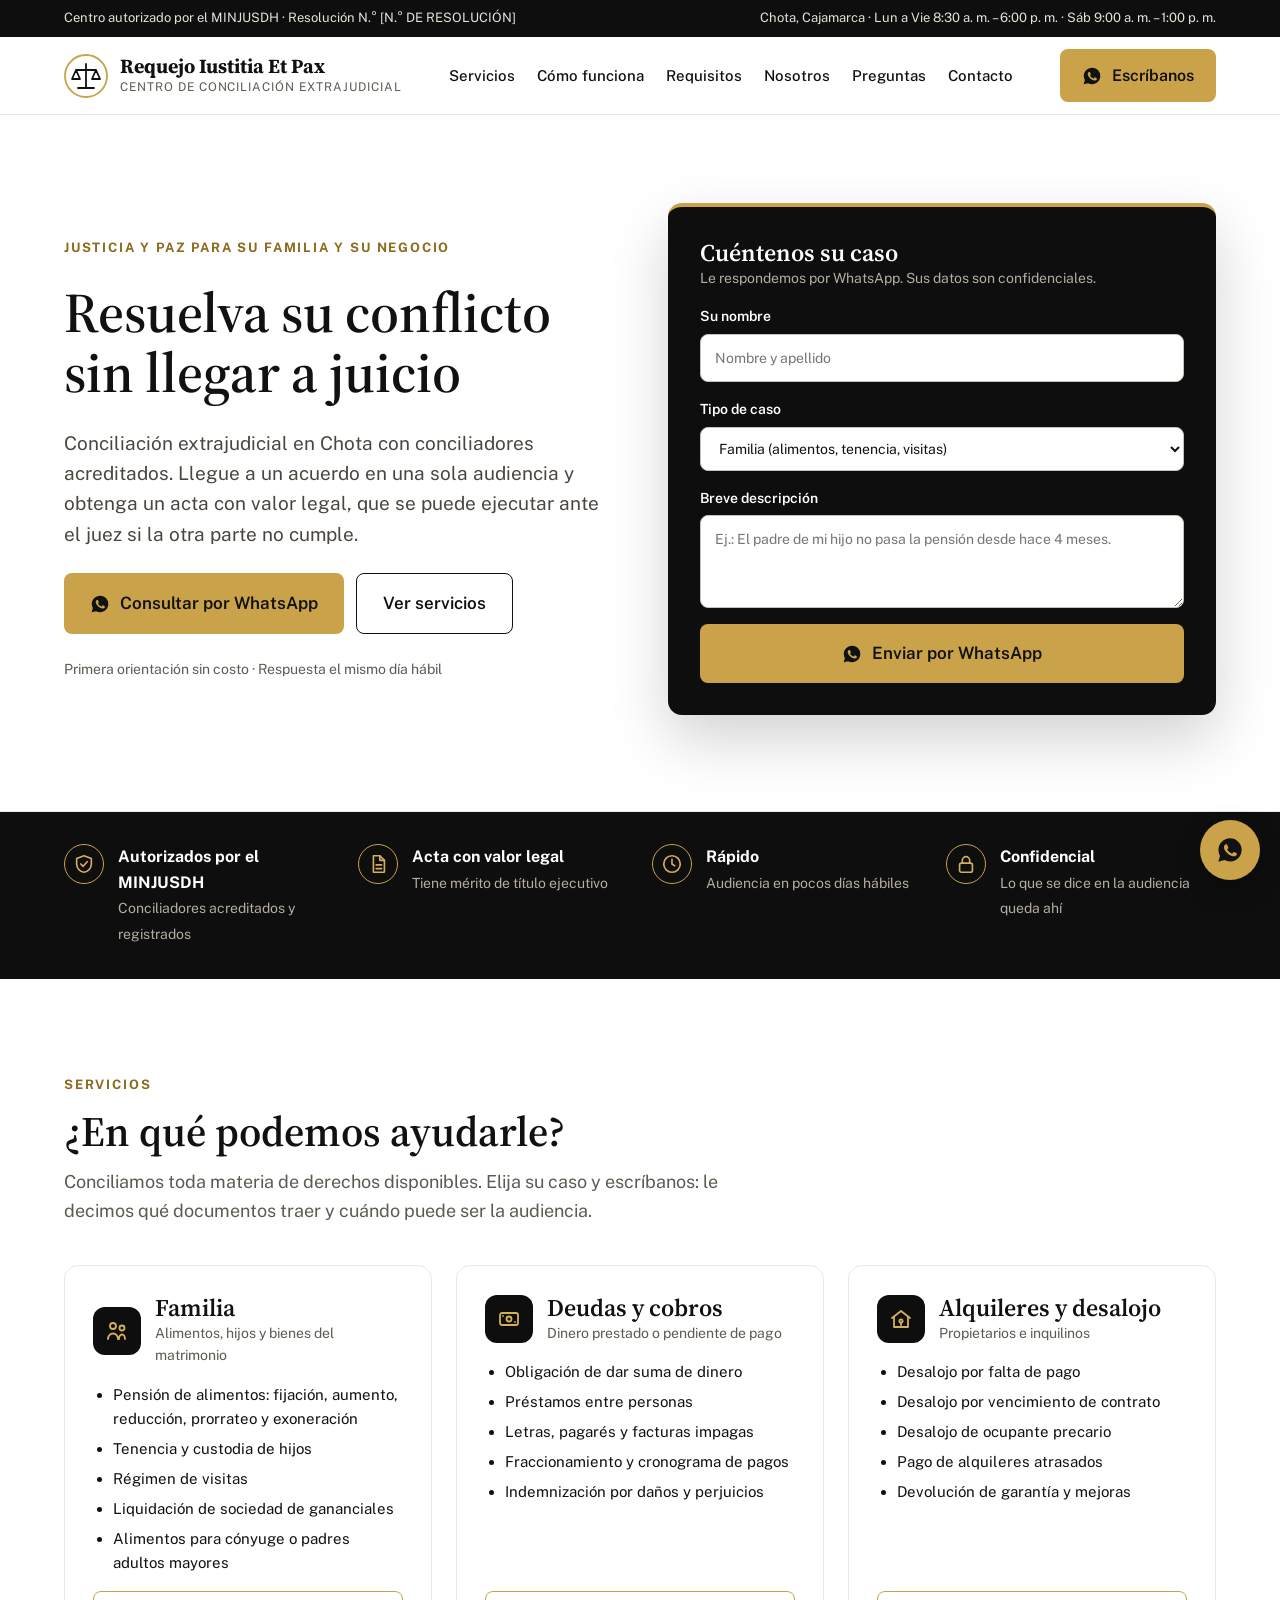
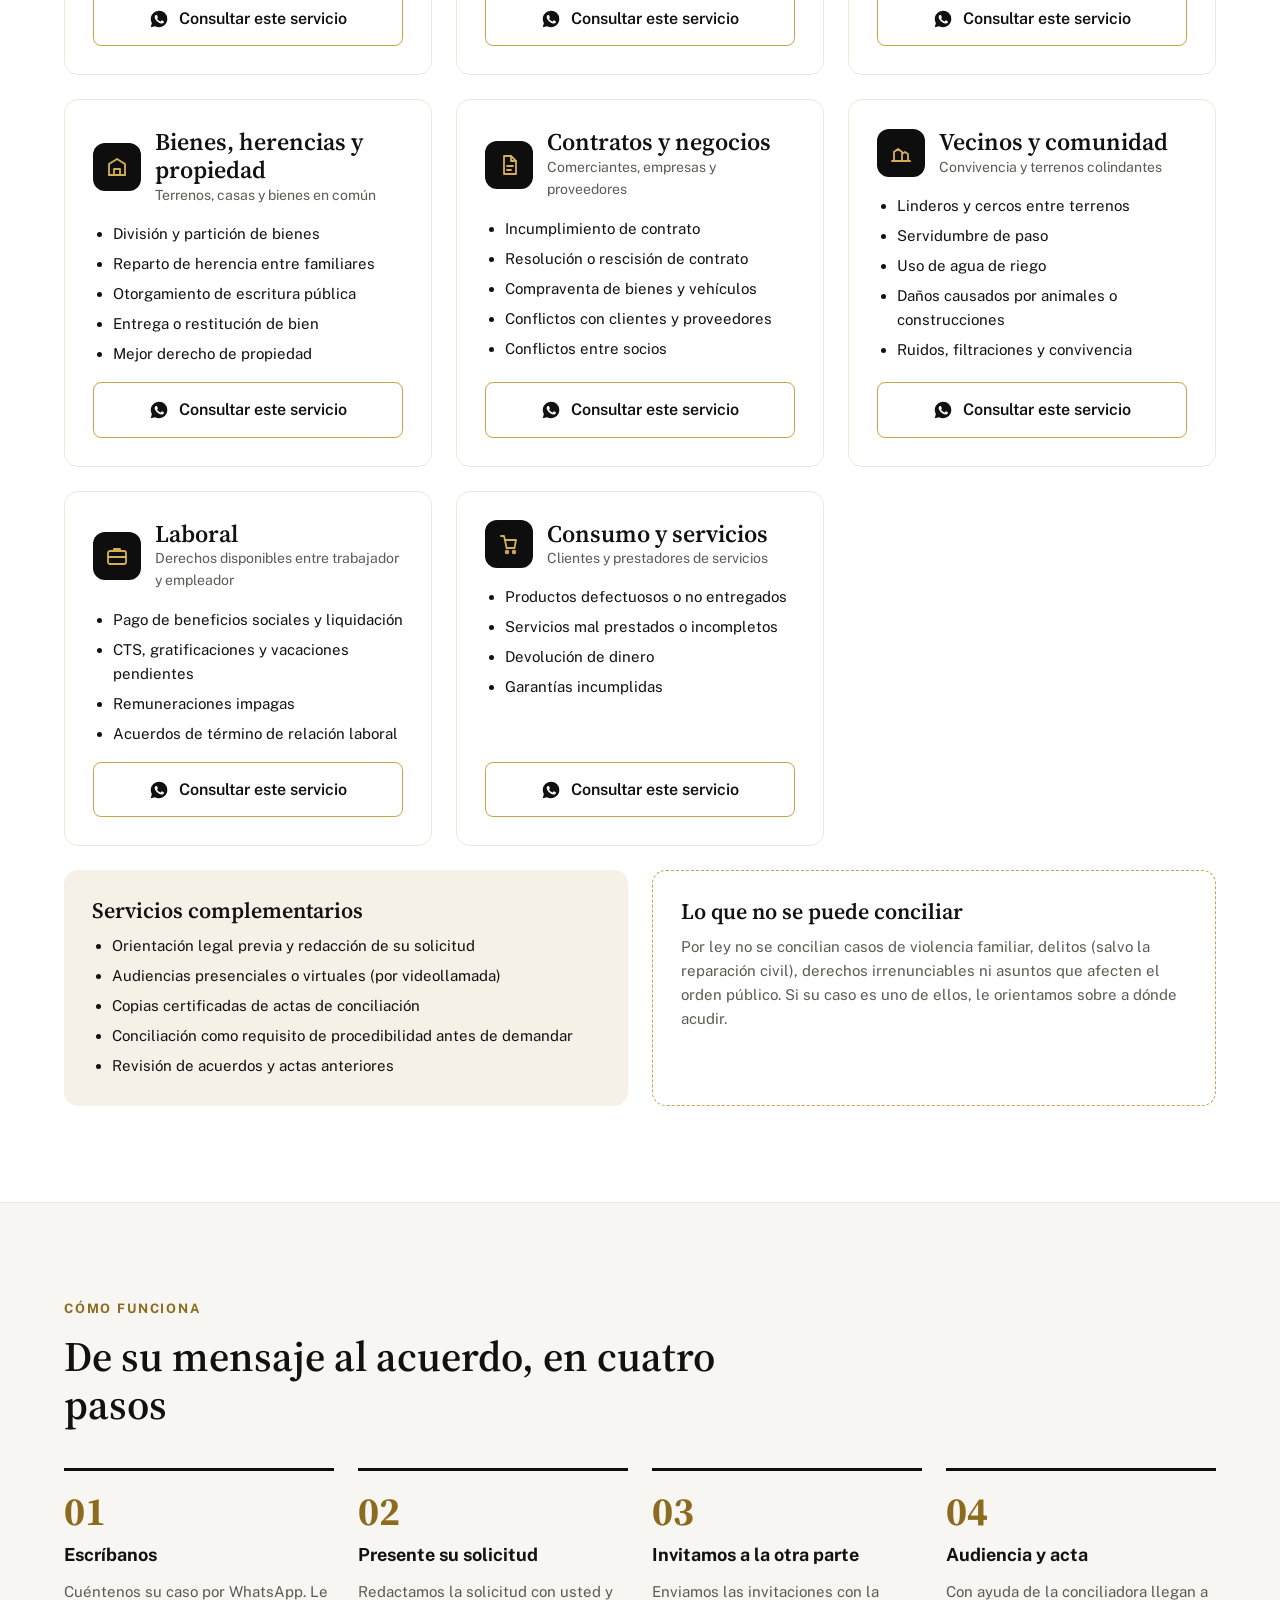
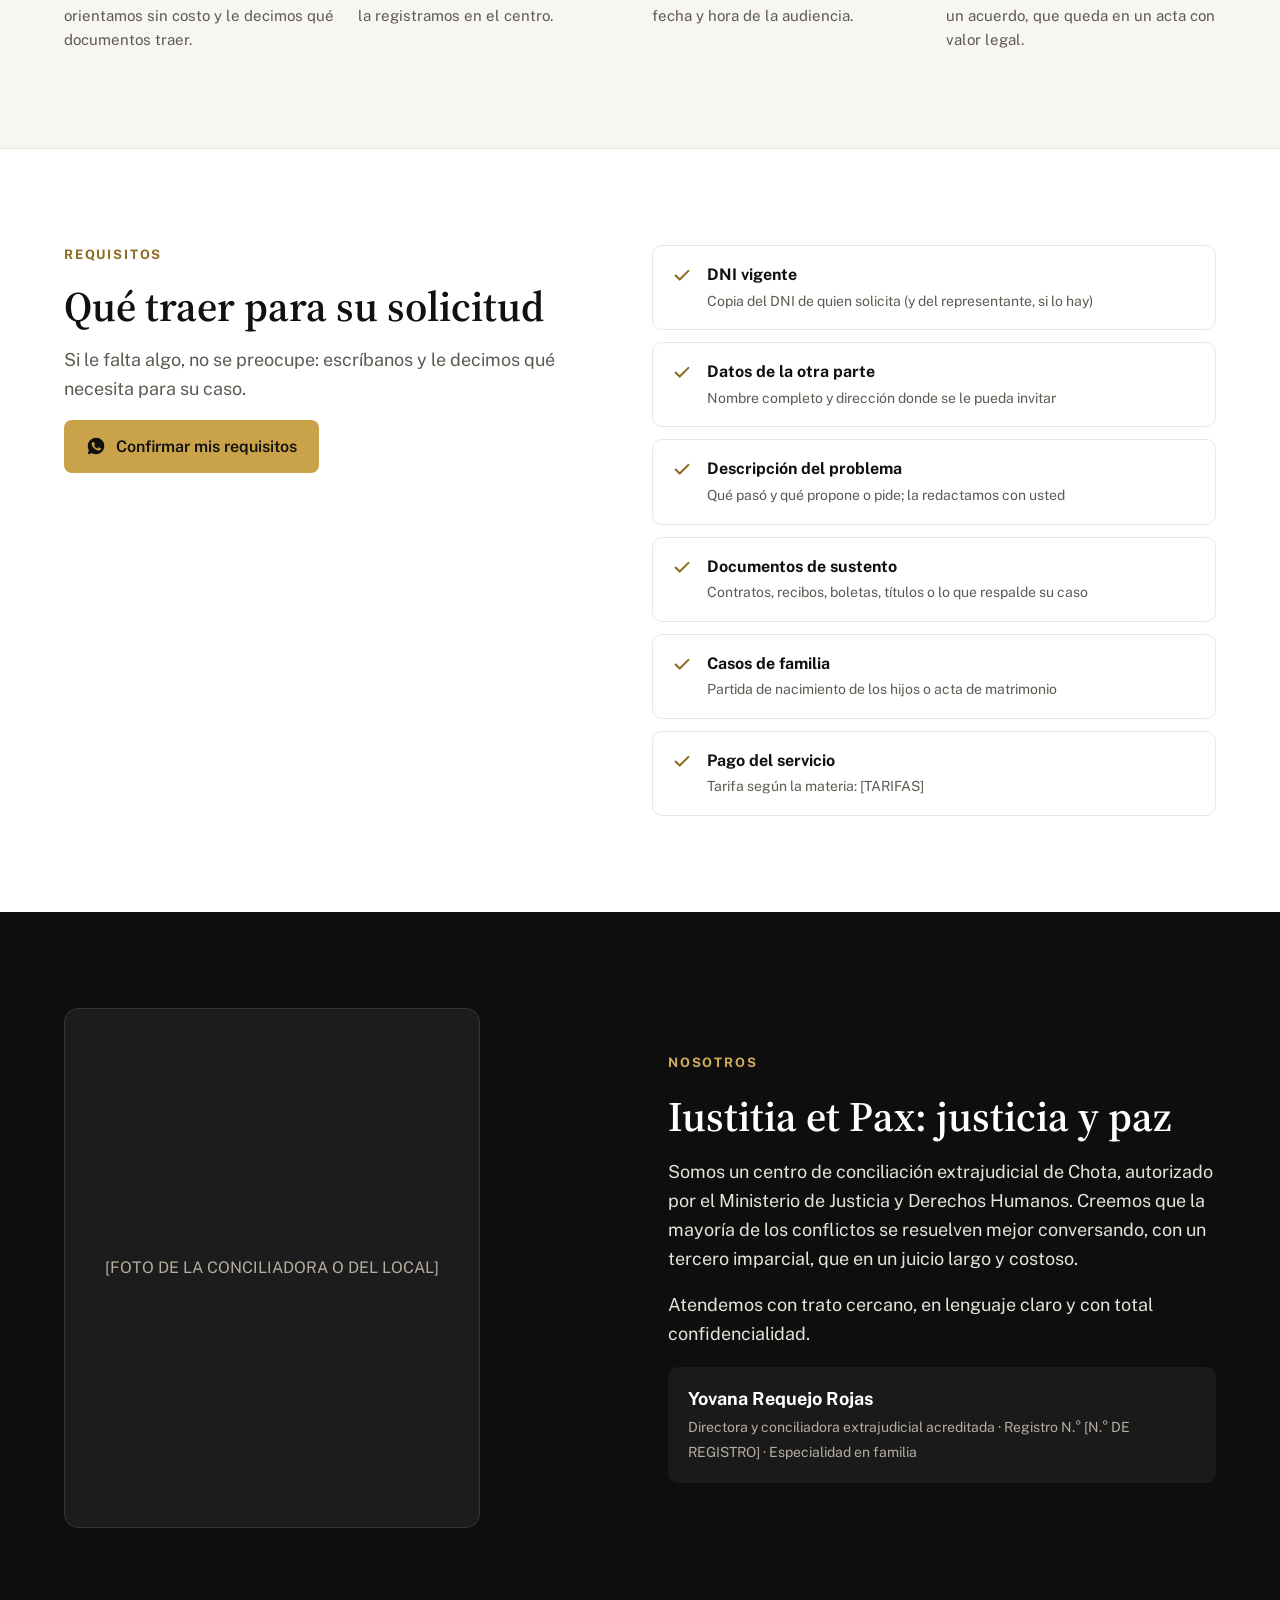
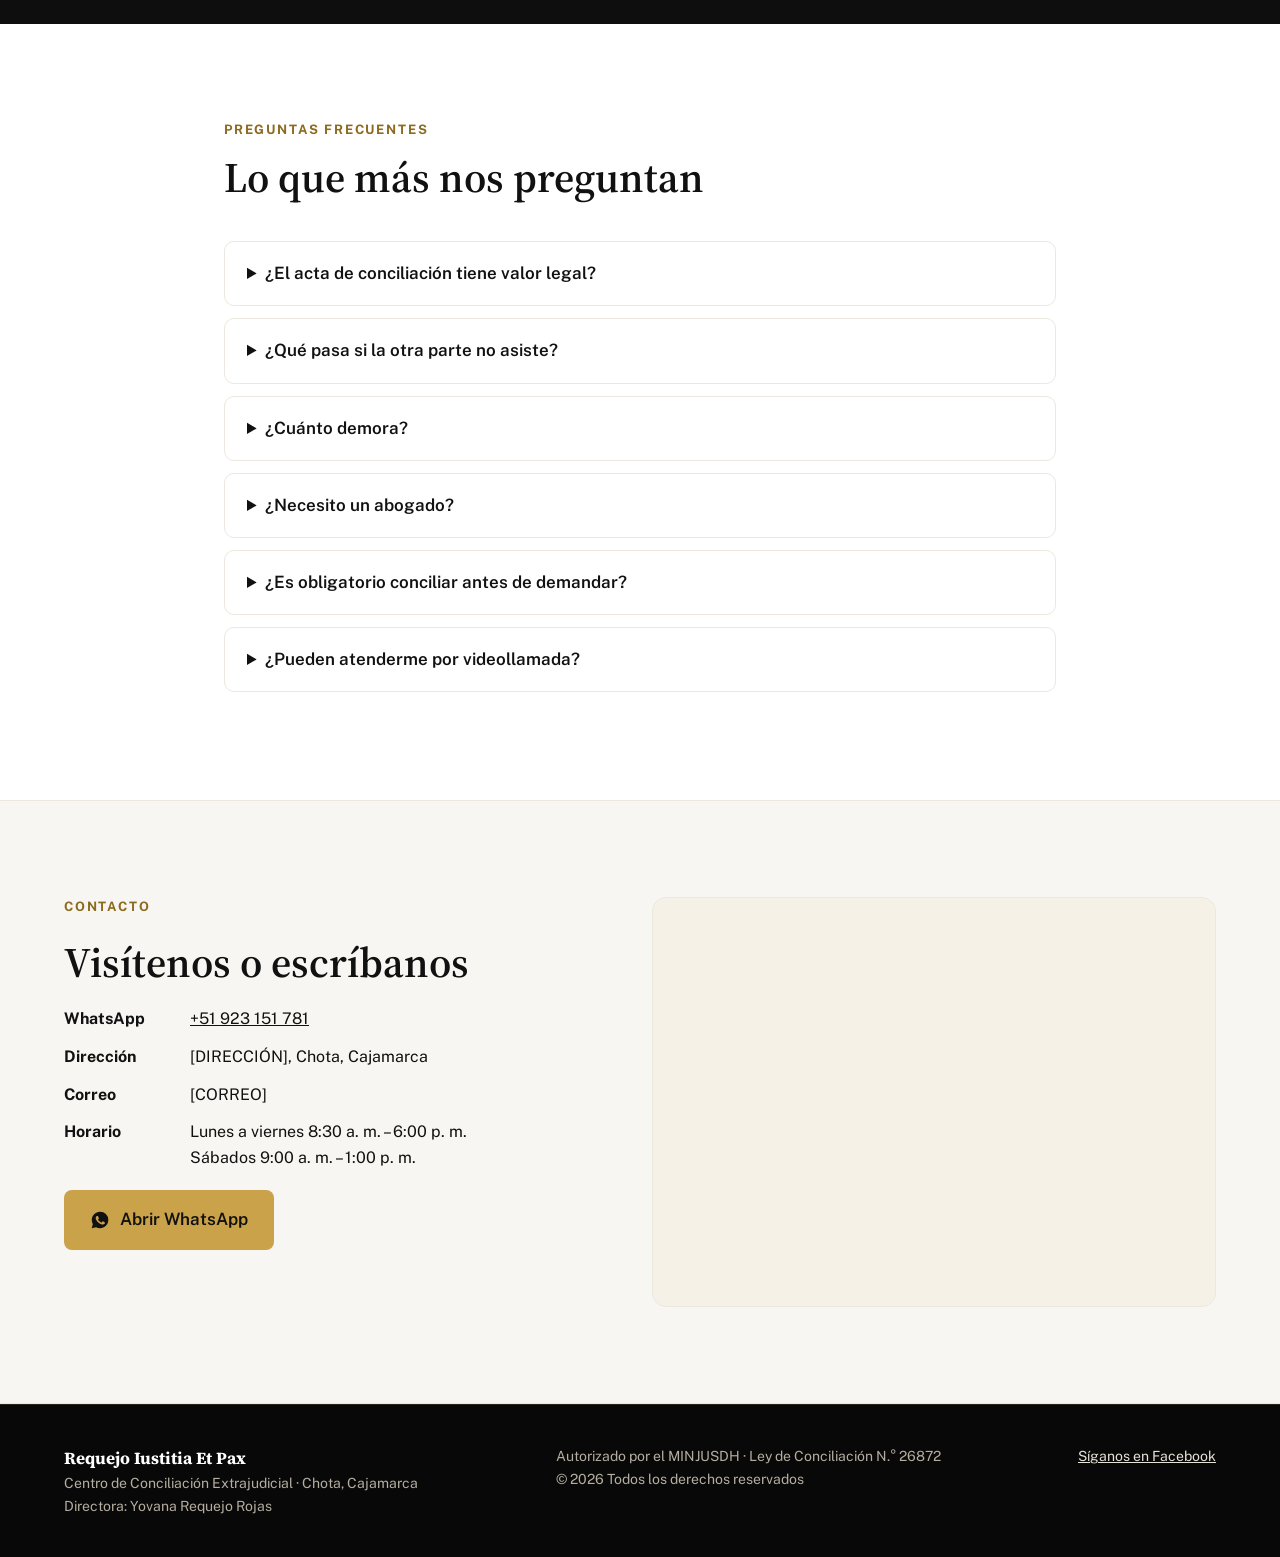
==== index.html @ d71b04e6 "Web del Centro de Conciliación Requejo Iustitia Et Pax Página única con servicios por categoría, for" ====
<!doctype html>
<html lang="es">
<head>
<meta charset="utf-8">
<meta name="viewport" content="width=device-width, initial-scale=1">
<title>Centro de Conciliación Requejo Iustitia Et Pax | Chota, Cajamarca</title>
<meta name="description" content="Conciliación extrajudicial en Chota, Cajamarca. Pensión de alimentos, tenencia, deudas, desalojos, herencias, contratos y conflictos vecinales. Acta con valor legal. Consulte por WhatsApp.">
<meta name="theme-color" content="#0e0e0e">
<link rel="icon" href="assets/img/logo.svg" type="image/svg+xml">
<meta property="og:type" content="website">
<meta property="og:title" content="Centro de Conciliación Requejo Iustitia Et Pax">
<meta property="og:description" content="Resuelva su conflicto sin llegar a juicio. Conciliación extrajudicial en Chota con acta de valor legal.">
<meta property="og:locale" content="es_PE">
<link rel="preconnect" href="https://fonts.googleapis.com">
<link rel="preconnect" href="https://fonts.gstatic.com" crossorigin>
<link href="https://fonts.googleapis.com/css2?family=Source+Serif+4:opsz,wght@8..60,500;8..60,600;8..60,700&family=Public+Sans:wght@400;500;600;700&display=swap" rel="stylesheet">
<link rel="stylesheet" href="assets/css/styles.css">
<script type="application/ld+json">
{
  "@context": "https://schema.org",
  "@type": "LegalService",
  "name": "Centro de Conciliación Requejo Iustitia Et Pax",
  "description": "Centro de conciliación extrajudicial autorizado por el MINJUSDH.",
  "founder": { "@type": "Person", "name": "Yovana Requejo Rojas" },
  "telephone": "+51 923 151 781",
  "areaServed": "Chota, Cajamarca, Perú",
  "address": { "@type": "PostalAddress", "addressLocality": "Chota", "addressRegion": "Cajamarca", "addressCountry": "PE" },
  "sameAs": ["https://web.facebook.com/p/Centro-de-Conciliaci%C3%B3n-Requejo-Iustitia-Et-Pax-61556411334826/"]
}
</script>
</head>
<body>

<svg width="0" height="0" style="position:absolute" aria-hidden="true">
  <symbol id="i-wa" viewBox="0 0 24 24"><path fill="currentColor" d="M12.04 2C6.58 2 2.13 6.45 2.13 11.91c0 1.75.46 3.45 1.32 4.95L2.05 22l5.25-1.38a9.9 9.9 0 0 0 4.74 1.21h.01c5.46 0 9.91-4.45 9.91-9.91A9.92 9.92 0 0 0 12.04 2zm5.8 14.03c-.24.68-1.42 1.3-1.95 1.35-.5.05-.97.23-3.27-.68-2.77-1.09-4.52-3.92-4.66-4.1-.13-.18-1.11-1.48-1.11-2.82s.7-2 .95-2.27c.25-.27.54-.34.72-.34h.52c.17 0 .4-.06.62.47.24.56.8 1.94.87 2.08.07.14.12.3.02.48-.09.18-.14.3-.27.46-.14.16-.29.36-.41.48-.14.14-.28.29-.12.56.16.27.71 1.17 1.52 1.9 1.05.93 1.93 1.22 2.2 1.36.27.14.43.12.59-.07.16-.18.68-.79.86-1.06.18-.27.36-.23.61-.14.25.09 1.59.75 1.86.89.27.14.45.2.52.32.07.11.07.66-.17 1.33z"/></symbol>
  <symbol id="i-check" viewBox="0 0 24 24"><path fill="none" stroke="currentColor" stroke-width="2.2" stroke-linecap="round" stroke-linejoin="round" d="M5 12.5l4.5 4.5L19 7.5"/></symbol>
</svg>

<a class="sr-only" href="#servicios" style="position:absolute;left:-999px">Saltar a servicios</a>

<div class="topbar">
  <div class="container">
    <span>Centro autorizado por el MINJUSDH · Resolución N.° [N.° DE RESOLUCIÓN]</span>
    <span>Chota, Cajamarca · Lun a Vie 8:30 a. m. – 6:00 p. m. · Sáb 9:00 a. m. – 1:00 p. m.</span>
  </div>
</div>

<header class="header">
  <div class="container">
    <a class="brand" href="#inicio">
      <img src="assets/img/logo.svg" alt="" width="44" height="44">
      <span><span class="brand-name">Requejo Iustitia Et Pax</span><span class="brand-sub">Centro de Conciliación Extrajudicial</span></span>
    </a>
    <button class="nav-toggle" type="button" aria-controls="menu" aria-expanded="false" aria-label="Abrir menú">
      <svg width="22" height="22" viewBox="0 0 24 24" fill="none" stroke="currentColor" stroke-width="2" stroke-linecap="round" aria-hidden="true"><path d="M4 7h16M4 12h16M4 17h16"/></svg>
    </button>
    <nav class="nav" id="menu" aria-label="Principal">
      <a href="#servicios">Servicios</a>
      <a href="#proceso">Cómo funciona</a>
      <a href="#requisitos">Requisitos</a>
      <a href="#nosotros">Nosotros</a>
      <a href="#preguntas">Preguntas</a>
      <a href="#contacto">Contacto</a>
    </nav>
    <a class="btn btn-wa" data-wa="Quisiera información sobre una conciliación."><svg aria-hidden="true"><use href="#i-wa"/></svg>Escríbanos</a>
  </div>
</header>

<main>
<section id="inicio" class="hero">
  <div class="container">
    <div class="hero-copy">
      <span class="eyebrow">Justicia y paz para su familia y su negocio</span>
      <h1>Resuelva su conflicto sin llegar a juicio</h1>
      <p class="lead">Conciliación extrajudicial en Chota con conciliadores acreditados. Llegue a un acuerdo en una sola audiencia y obtenga un acta con valor legal, que se puede ejecutar ante el juez si la otra parte no cumple.</p>
      <div class="hero-actions">
        <a class="btn btn-wa btn-lg" data-wa="Quisiera información sobre una conciliación."><svg aria-hidden="true"><use href="#i-wa"/></svg>Consultar por WhatsApp</a>
        <a class="btn btn-ghost btn-lg" href="#servicios">Ver servicios</a>
      </div>
      <p class="hero-note">Primera orientación sin costo · Respuesta el mismo día hábil</p>
    </div>

    <form class="card-form" data-wa-form>
      <div>
        <h2>Cuéntenos su caso</h2>
        <p class="hint">Le respondemos por WhatsApp. Sus datos son confidenciales.</p>
      </div>
      <label class="field">Su nombre
        <input type="text" name="nombre" placeholder="Nombre y apellido" autocomplete="name">
      </label>
      <label class="field">Tipo de caso
        <select name="tipo">
          <option>Familia (alimentos, tenencia, visitas)</option>
          <option>Deudas y cobros</option>
          <option>Alquileres y desalojo</option>
          <option>Bienes, herencias y propiedad</option>
          <option>Contratos y negocios</option>
          <option>Vecinos y comunidad</option>
          <option>Laboral (derechos disponibles)</option>
          <option>Otro / no estoy seguro</option>
        </select>
      </label>
      <label class="field">Breve descripción
        <textarea name="detalle" rows="3" placeholder="Ej.: El padre de mi hijo no pasa la pensión desde hace 4 meses."></textarea>
      </label>
      <button class="btn btn-wa btn-lg" type="submit"><svg aria-hidden="true"><use href="#i-wa"/></svg>Enviar por WhatsApp</button>
    </form>
  </div>
</section>

<section class="trust" aria-label="Garantías">
  <div class="container">
    <div class="trust-item"><svg viewBox="0 0 24 24" fill="none" stroke="currentColor" stroke-width="1.8" stroke-linecap="round" stroke-linejoin="round" aria-hidden="true"><path d="M12 3l8 3v6c0 4.5-3.4 8.3-8 9-4.6-.7-8-4.5-8-9V6z"/><path d="M8.5 12l2.5 2.5 4.5-5"/></svg><div><strong>Autorizados por el MINJUSDH</strong><span>Conciliadores acreditados y registrados</span></div></div>
    <div class="trust-item"><svg viewBox="0 0 24 24" fill="none" stroke="currentColor" stroke-width="1.8" stroke-linecap="round" stroke-linejoin="round" aria-hidden="true"><path d="M7 3h7l5 5v13H7z"/><path d="M14 3v5h5M10 13h6M10 17h6"/></svg><div><strong>Acta con valor legal</strong><span>Tiene mérito de título ejecutivo</span></div></div>
    <div class="trust-item"><svg viewBox="0 0 24 24" fill="none" stroke="currentColor" stroke-width="1.8" stroke-linecap="round" stroke-linejoin="round" aria-hidden="true"><circle cx="12" cy="12" r="9"/><path d="M12 7v5l3 2"/></svg><div><strong>Rápido</strong><span>Audiencia en pocos días hábiles</span></div></div>
    <div class="trust-item"><svg viewBox="0 0 24 24" fill="none" stroke="currentColor" stroke-width="1.8" stroke-linecap="round" stroke-linejoin="round" aria-hidden="true"><rect x="5" y="11" width="14" height="10" rx="2"/><path d="M8 11V8a4 4 0 0 1 8 0v3"/></svg><div><strong>Confidencial</strong><span>Lo que se dice en la audiencia queda ahí</span></div></div>
  </div>
</section>

<section id="servicios" class="section">
  <div class="container">
    <div class="section-head">
      <span class="eyebrow">Servicios</span>
      <h2>¿En qué podemos ayudarle?</h2>
      <p class="lead">Conciliamos toda materia de derechos disponibles. Elija su caso y escríbanos: le decimos qué documentos traer y cuándo puede ser la audiencia.</p>
    </div>

    <div class="grid">
      <article class="service">
        <div class="service-head">
          <span class="service-icon"><svg viewBox="0 0 24 24" fill="none" stroke="currentColor" stroke-width="1.8" stroke-linecap="round" stroke-linejoin="round" aria-hidden="true"><circle cx="8" cy="7" r="3"/><circle cx="17" cy="9" r="2.5"/><path d="M3 20c0-3 2.2-5.5 5-5.5s5 2.5 5 5.5M14 20c0-2.4 1.3-4.5 3-4.5s3 2.1 3 4.5"/></svg></span>
          <div><h3>Familia</h3><span class="service-tag">Alimentos, hijos y bienes del matrimonio</span></div>
        </div>
        <ul>
          <li>Pensión de alimentos: fijación, aumento, reducción, prorrateo y exoneración</li>
          <li>Tenencia y custodia de hijos</li>
          <li>Régimen de visitas</li>
          <li>Liquidación de sociedad de gananciales</li>
          <li>Alimentos para cónyuge o padres adultos mayores</li>
        </ul>
        <a class="btn btn-outline" data-wa="Quisiera información sobre conciliación de Familia (alimentos, tenencia o visitas)."><svg aria-hidden="true"><use href="#i-wa"/></svg>Consultar este servicio</a>
      </article>

      <article class="service">
        <div class="service-head">
          <span class="service-icon"><svg viewBox="0 0 24 24" fill="none" stroke="currentColor" stroke-width="1.8" stroke-linecap="round" stroke-linejoin="round" aria-hidden="true"><rect x="3" y="6" width="18" height="12" rx="2"/><circle cx="12" cy="12" r="2.5"/><path d="M6 9v.01M18 15v.01"/></svg></span>
          <div><h3>Deudas y cobros</h3><span class="service-tag">Dinero prestado o pendiente de pago</span></div>
        </div>
        <ul>
          <li>Obligación de dar suma de dinero</li>
          <li>Préstamos entre personas</li>
          <li>Letras, pagarés y facturas impagas</li>
          <li>Fraccionamiento y cronograma de pagos</li>
          <li>Indemnización por daños y perjuicios</li>
        </ul>
        <a class="btn btn-outline" data-wa="Quisiera información sobre conciliación por Deudas y cobros."><svg aria-hidden="true"><use href="#i-wa"/></svg>Consultar este servicio</a>
      </article>

      <article class="service">
        <div class="service-head">
          <span class="service-icon"><svg viewBox="0 0 24 24" fill="none" stroke="currentColor" stroke-width="1.8" stroke-linecap="round" stroke-linejoin="round" aria-hidden="true"><path d="M3 11l9-7 9 7"/><path d="M5 10v10h14V10"/><circle cx="12" cy="14" r="1.6"/><path d="M12 15.6V18"/></svg></span>
          <div><h3>Alquileres y desalojo</h3><span class="service-tag">Propietarios e inquilinos</span></div>
        </div>
        <ul>
          <li>Desalojo por falta de pago</li>
          <li>Desalojo por vencimiento de contrato</li>
          <li>Desalojo de ocupante precario</li>
          <li>Pago de alquileres atrasados</li>
          <li>Devolución de garantía y mejoras</li>
        </ul>
        <a class="btn btn-outline" data-wa="Quisiera información sobre conciliación por Alquileres y desalojo."><svg aria-hidden="true"><use href="#i-wa"/></svg>Consultar este servicio</a>
      </article>

      <article class="service">
        <div class="service-head">
          <span class="service-icon"><svg viewBox="0 0 24 24" fill="none" stroke="currentColor" stroke-width="1.8" stroke-linecap="round" stroke-linejoin="round" aria-hidden="true"><path d="M4 20V9l8-5 8 5v11"/><path d="M4 20h16M9 20v-6h6v6"/></svg></span>
          <div><h3>Bienes, herencias y propiedad</h3><span class="service-tag">Terrenos, casas y bienes en común</span></div>
        </div>
        <ul>
          <li>División y partición de bienes</li>
          <li>Reparto de herencia entre familiares</li>
          <li>Otorgamiento de escritura pública</li>
          <li>Entrega o restitución de bien</li>
          <li>Mejor derecho de propiedad</li>
        </ul>
        <a class="btn btn-outline" data-wa="Quisiera información sobre conciliación de Bienes, herencias y propiedad."><svg aria-hidden="true"><use href="#i-wa"/></svg>Consultar este servicio</a>
      </article>

      <article class="service">
        <div class="service-head">
          <span class="service-icon"><svg viewBox="0 0 24 24" fill="none" stroke="currentColor" stroke-width="1.8" stroke-linecap="round" stroke-linejoin="round" aria-hidden="true"><path d="M7 3h7l5 5v13H7z"/><path d="M14 3v5h5M10 13h6M10 17h4"/></svg></span>
          <div><h3>Contratos y negocios</h3><span class="service-tag">Comerciantes, empresas y proveedores</span></div>
        </div>
        <ul>
          <li>Incumplimiento de contrato</li>
          <li>Resolución o rescisión de contrato</li>
          <li>Compraventa de bienes y vehículos</li>
          <li>Conflictos con clientes y proveedores</li>
          <li>Conflictos entre socios</li>
        </ul>
        <a class="btn btn-outline" data-wa="Quisiera información sobre conciliación de Contratos y negocios."><svg aria-hidden="true"><use href="#i-wa"/></svg>Consultar este servicio</a>
      </article>

      <article class="service">
        <div class="service-head">
          <span class="service-icon"><svg viewBox="0 0 24 24" fill="none" stroke="currentColor" stroke-width="1.8" stroke-linecap="round" stroke-linejoin="round" aria-hidden="true"><path d="M3 20h18M5 20V11l4-3 4 3v9M13 20v-7l3-2 3 2v7"/></svg></span>
          <div><h3>Vecinos y comunidad</h3><span class="service-tag">Convivencia y terrenos colindantes</span></div>
        </div>
        <ul>
          <li>Linderos y cercos entre terrenos</li>
          <li>Servidumbre de paso</li>
          <li>Uso de agua de riego</li>
          <li>Daños causados por animales o construcciones</li>
          <li>Ruidos, filtraciones y convivencia</li>
        </ul>
        <a class="btn btn-outline" data-wa="Quisiera información sobre conciliación de Vecinos y comunidad."><svg aria-hidden="true"><use href="#i-wa"/></svg>Consultar este servicio</a>
      </article>

      <article class="service">
        <div class="service-head">
          <span class="service-icon"><svg viewBox="0 0 24 24" fill="none" stroke="currentColor" stroke-width="1.8" stroke-linecap="round" stroke-linejoin="round" aria-hidden="true"><rect x="3" y="7" width="18" height="13" rx="2"/><path d="M9 7V5h6v2M3 13h18"/></svg></span>
          <div><h3>Laboral</h3><span class="service-tag">Derechos disponibles entre trabajador y empleador</span></div>
        </div>
        <ul>
          <li>Pago de beneficios sociales y liquidación</li>
          <li>CTS, gratificaciones y vacaciones pendientes</li>
          <li>Remuneraciones impagas</li>
          <li>Acuerdos de término de relación laboral</li>
        </ul>
        <a class="btn btn-outline" data-wa="Quisiera información sobre conciliación Laboral."><svg aria-hidden="true"><use href="#i-wa"/></svg>Consultar este servicio</a>
      </article>

      <article class="service">
        <div class="service-head">
          <span class="service-icon"><svg viewBox="0 0 24 24" fill="none" stroke="currentColor" stroke-width="1.8" stroke-linecap="round" stroke-linejoin="round" aria-hidden="true"><path d="M8 8h11l-1.5 8H9.5z"/><path d="M8 8L7 4H4"/><circle cx="10" cy="20" r="1.3"/><circle cx="17" cy="20" r="1.3"/></svg></span>
          <div><h3>Consumo y servicios</h3><span class="service-tag">Clientes y prestadores de servicios</span></div>
        </div>
        <ul>
          <li>Productos defectuosos o no entregados</li>
          <li>Servicios mal prestados o incompletos</li>
          <li>Devolución de dinero</li>
          <li>Garantías incumplidas</li>
        </ul>
        <a class="btn btn-outline" data-wa="Quisiera información sobre conciliación de Consumo y servicios."><svg aria-hidden="true"><use href="#i-wa"/></svg>Consultar este servicio</a>
      </article>
    </div>

    <div class="grid extra">
      <div class="box-soft">
        <h3>Servicios complementarios</h3>
        <ul>
          <li>Orientación legal previa y redacción de su solicitud</li>
          <li>Audiencias presenciales o virtuales (por videollamada)</li>
          <li>Copias certificadas de actas de conciliación</li>
          <li>Conciliación como requisito de procedibilidad antes de demandar</li>
          <li>Revisión de acuerdos y actas anteriores</li>
        </ul>
      </div>
      <div class="box-dashed">
        <h3>Lo que no se puede conciliar</h3>
        <p>Por ley no se concilian casos de violencia familiar, delitos (salvo la reparación civil), derechos irrenunciables ni asuntos que afecten el orden público. Si su caso es uno de ellos, le orientamos sobre a dónde acudir.</p>
      </div>
    </div>
  </div>
</section>

<section id="proceso" class="section white">
  <div class="container">
    <div class="section-head">
      <span class="eyebrow">Cómo funciona</span>
      <h2>De su mensaje al acuerdo, en cuatro pasos</h2>
    </div>
    <ol class="steps">
      <li><span class="step-n">01</span><strong>Escríbanos</strong><span>Cuéntenos su caso por WhatsApp. Le orientamos sin costo y le decimos qué documentos traer.</span></li>
      <li><span class="step-n">02</span><strong>Presente su solicitud</strong><span>Redactamos la solicitud con usted y la registramos en el centro.</span></li>
      <li><span class="step-n">03</span><strong>Invitamos a la otra parte</strong><span>Enviamos las invitaciones con la fecha y hora de la audiencia.</span></li>
      <li><span class="step-n">04</span><strong>Audiencia y acta</strong><span>Con ayuda de la conciliadora llegan a un acuerdo, que queda en un acta con valor legal.</span></li>
    </ol>
  </div>
</section>

<section id="requisitos" class="section">
  <div class="container grid">
    <div class="req-copy">
      <span class="eyebrow">Requisitos</span>
      <h2>Qué traer para su solicitud</h2>
      <p class="lead">Si le falta algo, no se preocupe: escríbanos y le decimos qué necesita para su caso.</p>
      <a class="btn btn-wa" data-wa="Quisiera confirmar qué requisitos necesito para mi conciliación."><svg aria-hidden="true"><use href="#i-wa"/></svg>Confirmar mis requisitos</a>
    </div>
    <ul class="checklist">
      <li><svg aria-hidden="true"><use href="#i-check"/></svg><div><strong>DNI vigente</strong><span>Copia del DNI de quien solicita (y del representante, si lo hay)</span></div></li>
      <li><svg aria-hidden="true"><use href="#i-check"/></svg><div><strong>Datos de la otra parte</strong><span>Nombre completo y dirección donde se le pueda invitar</span></div></li>
      <li><svg aria-hidden="true"><use href="#i-check"/></svg><div><strong>Descripción del problema</strong><span>Qué pasó y qué propone o pide; la redactamos con usted</span></div></li>
      <li><svg aria-hidden="true"><use href="#i-check"/></svg><div><strong>Documentos de sustento</strong><span>Contratos, recibos, boletas, títulos o lo que respalde su caso</span></div></li>
      <li><svg aria-hidden="true"><use href="#i-check"/></svg><div><strong>Casos de familia</strong><span>Partida de nacimiento de los hijos o acta de matrimonio</span></div></li>
      <li><svg aria-hidden="true"><use href="#i-check"/></svg><div><strong>Pago del servicio</strong><span>Tarifa según la materia: [TARIFAS]</span></div></li>
    </ul>
  </div>
</section>

<section id="nosotros" class="section dark">
  <div class="container grid about">
    <div class="photo">[FOTO DE LA CONCILIADORA O DEL LOCAL]</div>
    <div class="about-copy">
      <span class="eyebrow">Nosotros</span>
      <h2>Iustitia et Pax: justicia y paz</h2>
      <p>Somos un centro de conciliación extrajudicial de Chota, autorizado por el Ministerio de Justicia y Derechos Humanos. Creemos que la mayoría de los conflictos se resuelven mejor conversando, con un tercero imparcial, que en un juicio largo y costoso.</p>
      <p>Atendemos con trato cercano, en lenguaje claro y con total confidencialidad.</p>
      <div class="person">
        <strong>Yovana Requejo Rojas</strong>
        <span>Directora y conciliadora extrajudicial acreditada · Registro N.° [N.° DE REGISTRO] · Especialidad en familia</span>
      </div>
    </div>
  </div>
</section>

<section id="preguntas" class="section">
  <div class="container faq">
    <div class="section-head">
      <span class="eyebrow">Preguntas frecuentes</span>
      <h2>Lo que más nos preguntan</h2>
    </div>
    <details><summary>¿El acta de conciliación tiene valor legal?</summary><p>Sí. El acta con acuerdo tiene mérito de título ejecutivo: si la otra parte no cumple, puede pedir su ejecución directamente ante el juez.</p></details>
    <details><summary>¿Qué pasa si la otra parte no asiste?</summary><p>Se le invita nuevamente. Si no asiste, se emite el acta por inasistencia, que le permite presentar su demanda ante el Poder Judicial.</p></details>
    <details><summary>¿Cuánto demora?</summary><p>Normalmente la audiencia se realiza dentro de los días hábiles siguientes a la invitación, y puede terminar en una sola sesión.</p></details>
    <details><summary>¿Necesito un abogado?</summary><p>No es obligatorio. El centro verifica la legalidad de los acuerdos y le orientamos durante todo el proceso.</p></details>
    <details><summary>¿Es obligatorio conciliar antes de demandar?</summary><p>En muchas materias civiles sí: es un requisito para que el juez admita la demanda. En alimentos, tenencia y visitas es opcional, pero suele ser la vía más rápida.</p></details>
    <details><summary>¿Pueden atenderme por videollamada?</summary><p>Sí. Las audiencias pueden ser presenciales en nuestro local de Chota o virtuales, si ambas partes lo aceptan.</p></details>
  </div>
</section>

<section id="contacto" class="section white">
  <div class="container grid">
    <div class="contact-copy">
      <span class="eyebrow">Contacto</span>
      <h2>Visítenos o escríbanos</h2>
      <dl class="contact-list">
        <dt>WhatsApp</dt><dd><a href="https://wa.me/51923151781">+51 923 151 781</a></dd>
        <dt>Dirección</dt><dd>[DIRECCIÓN], Chota, Cajamarca</dd>
        <dt>Correo</dt><dd>[CORREO]</dd>
        <dt>Horario</dt><dd>Lunes a viernes 8:30 a. m. – 6:00 p. m.<br>Sábados 9:00 a. m. – 1:00 p. m.</dd>
      </dl>
      <a class="btn btn-wa btn-lg" data-wa="Quisiera información sobre una conciliación."><svg aria-hidden="true"><use href="#i-wa"/></svg>Abrir WhatsApp</a>
    </div>
    <div class="map">
      <iframe title="Ubicación en Chota, Cajamarca" loading="lazy" referrerpolicy="no-referrer-when-downgrade" src="https://www.google.com/maps?q=Chota,+Cajamarca,+Peru&output=embed"></iframe>
    </div>
  </div>
</section>
</main>

<footer class="footer">
  <div class="container">
    <span><strong>Requejo Iustitia Et Pax</strong><br>Centro de Conciliación Extrajudicial · Chota, Cajamarca<br>Directora: Yovana Requejo Rojas</span>
    <span>Autorizado por el MINJUSDH · Ley de Conciliación N.° 26872<br>© <span id="year">2026</span> Todos los derechos reservados</span>
    <a href="https://web.facebook.com/p/Centro-de-Conciliaci%C3%B3n-Requejo-Iustitia-Et-Pax-61556411334826/" target="_blank" rel="noopener">Síganos en Facebook</a>
  </div>
</footer>

<a class="wa-float" data-wa="Quisiera información sobre una conciliación." aria-label="Escribir por WhatsApp"><svg aria-hidden="true"><use href="#i-wa"/></svg></a>

<script src="assets/js/config.js"></script>
<script src="assets/js/main.js"></script>
</body>
</html>
---- assets/css/styles.css ----
:root {
  /* Paleta: blanco dominante, negro para contraste, dorado como acento */
  --ink: #111111;
  --muted: #5e5a52;
  --ground: #ffffff;
  --surface: #ffffff;
  --alt: #f7f6f2;
  --line: #ece8df;
  --navy: #0e0e0e;      /* negro principal */
  --navy-2: #1a1a1a;
  --navy-3: #1c1c1c;
  --gold: #8c6a1e;      /* dorado para texto sobre blanco */
  --gold-light: #d4af5a; /* dorado sobre negro */
  --gold-fill: #c9a24a;  /* dorado de botones */
  --gold-hover: #b38c35;
  --soft: #f5f1e6;
  --wa: #c9a24a;
  --wa-dark: #b38c35;
  --on-dark: #e6e2d8;
  --on-dark-muted: #b5aea0;
  --serif: "Source Serif 4", Georgia, serif;
  --sans: "Public Sans", system-ui, sans-serif;
  --radius: 14px;
}

* { box-sizing: border-box; }
html { scroll-behavior: smooth; scroll-padding-top: 80px; }
body { margin: 0; background: var(--ground); color: var(--ink); font-family: var(--sans); font-size: 16px; line-height: 1.6; }
img { max-width: 100%; display: block; }
a { color: var(--ink); }
a:hover { color: var(--gold); }
h1, h2, h3 { font-family: var(--serif); font-weight: 600; line-height: 1.15; margin: 0; }
p { margin: 0; }
:focus-visible { outline: 3px solid var(--gold-light); outline-offset: 2px; }

.container { max-width: 1200px; margin: 0 auto; padding: 0 24px; }
.section { padding: 96px 0; }
.section-head { display: flex; flex-direction: column; gap: 12px; max-width: 720px; margin-bottom: 40px; }
.eyebrow { font-size: 13px; letter-spacing: .14em; text-transform: uppercase; color: var(--gold); font-weight: 700; }
.dark .eyebrow { color: var(--gold-light); }
h2 { font-size: clamp(30px, 4vw, 42px); }
.lead { color: var(--muted); font-size: 18px; }
.dark { background: var(--navy); color: #fff; }
.dark .lead, .dark p { color: var(--on-dark); }
.white { background: var(--alt); border-top: 1px solid var(--line); border-bottom: 1px solid var(--line); }
.grid { display: grid; grid-template-columns: repeat(auto-fit, minmax(min(340px, 100%), 1fr)); gap: 24px; }

/* Botones */
.btn { display: inline-flex; align-items: center; justify-content: center; gap: 10px; font: inherit; font-weight: 600; text-decoration: none; padding: 14px 22px; border-radius: 8px; min-height: 48px; cursor: pointer; border: 0; }
.btn svg { width: 20px; height: 20px; flex: 0 0 auto; }
.btn-wa { background: var(--gold-fill); color: var(--ink); }
.btn-wa:hover { background: var(--gold-hover); color: var(--ink); }
.btn-ghost { color: var(--ink); border: 1.5px solid var(--ink); }
.btn-ghost:hover { color: #fff; background: var(--ink); }
.btn-outline { color: var(--ink); border: 1.5px solid var(--gold-fill); background: transparent; }
.btn-outline:hover { background: var(--gold-fill); color: var(--ink); }
.btn-lg { font-size: 17px; padding: 16px 26px; }

/* Barra superior y cabecera */
.topbar { background: var(--navy); color: var(--on-dark); font-size: 13px; }
.topbar .container { display: flex; flex-wrap: wrap; gap: 4px 24px; justify-content: space-between; padding-top: 8px; padding-bottom: 8px; }
.header { background: var(--surface); border-bottom: 1px solid var(--line); position: sticky; top: 0; z-index: 20; }
.header .container { display: flex; align-items: center; justify-content: space-between; gap: 16px; padding-top: 12px; padding-bottom: 12px; }
.brand { display: flex; align-items: center; gap: 12px; text-decoration: none; color: var(--ink); }
.brand img { width: 44px; height: 44px; }
.brand-name { display: block; font-family: var(--serif); font-weight: 700; font-size: 20px; line-height: 1.2; }
.brand-sub { display: block; font-size: 12px; letter-spacing: .08em; text-transform: uppercase; color: var(--muted); }
.nav { display: flex; gap: 4px 22px; font-weight: 500; font-size: 15px; }
.nav a { text-decoration: none; padding: 10px 0; }
.nav-toggle { display: none; background: none; border: 1px solid var(--line); border-radius: 8px; width: 44px; height: 44px; cursor: pointer; color: var(--ink); }

@media (max-width: 1020px) {
  .nav-toggle { display: inline-flex; align-items: center; justify-content: center; }
  .header .btn-wa { display: none; }
  .nav { display: none; position: absolute; left: 0; right: 0; top: 100%; background: var(--surface); flex-direction: column; padding: 8px 24px 16px; border-bottom: 1px solid var(--line); }
  .nav.is-open { display: flex; }
  .nav a { padding: 12px 0; border-bottom: 1px solid var(--line); }
}

/* Hero */
.hero { background: var(--surface); color: var(--ink); border-bottom: 1px solid var(--line); }
.hero .eyebrow { color: var(--gold); }
.hero .container { padding-top: 88px; padding-bottom: 96px; display: grid; grid-template-columns: repeat(auto-fit, minmax(min(320px, 100%), 1fr)); gap: 56px; align-items: center; }
.hero-copy { display: flex; flex-direction: column; gap: 24px; }
.hero h1 { font-size: clamp(38px, 5.5vw, 56px); line-height: 1.08; }
.hero .lead { font-size: 19px; max-width: 560px; color: #4a463f; }
.hero-actions { display: flex; flex-wrap: wrap; gap: 12px; }
.hero-note { font-size: 14px; color: var(--muted); }

.card-form { background: var(--navy); color: #fff; border-radius: var(--radius); border-top: 4px solid var(--gold-fill); padding: 32px; display: flex; flex-direction: column; gap: 16px; box-shadow: 0 24px 60px rgba(0,0,0,.18); }
.card-form h2 { font-size: 24px; }
.card-form .hint { font-size: 14px; color: var(--on-dark-muted); }
.field { display: flex; flex-direction: column; gap: 6px; font-size: 14px; font-weight: 600; }
.field input, .field select, .field textarea { font: inherit; font-weight: 400; padding: 12px 14px; border: 1px solid #c9c2b4; border-radius: 8px; min-height: 44px; background: #fff; color: var(--ink); }
.field textarea { resize: vertical; }

/* Garantías */
.trust { background: var(--navy); color: #fff; }
.trust .container { display: grid; grid-template-columns: repeat(auto-fit, minmax(220px, 1fr)); gap: 24px; padding-top: 32px; padding-bottom: 32px; }
.trust-item { display: flex; gap: 14px; align-items: flex-start; }
.trust-item svg { flex: 0 0 auto; width: 40px; height: 40px; padding: 8px; border-radius: 50%; border: 1.5px solid var(--gold-fill); color: var(--gold-light); }
.trust-item strong { display: block; }
.trust-item span { font-size: 14px; color: var(--on-dark-muted); }

/* Servicios */
.service { background: var(--surface); border: 1px solid var(--line); border-radius: var(--radius); padding: 28px; display: flex; flex-direction: column; gap: 16px; }
.service-head { display: flex; align-items: center; gap: 14px; }
.service-icon { width: 48px; height: 48px; border-radius: 12px; background: var(--navy); color: var(--gold-light); display: flex; align-items: center; justify-content: center; flex: 0 0 auto; }
.service-icon svg { width: 24px; height: 24px; }
.service h3 { font-size: 24px; }
.service-tag { display: block; font-size: 14px; color: var(--muted); }
.service ul { margin: 0; padding-left: 20px; display: flex; flex-direction: column; gap: 6px; font-size: 15px; flex-grow: 1; }
.extra { margin-top: 24px; }
.box-soft { background: var(--soft); border-radius: var(--radius); padding: 28px; display: flex; flex-direction: column; gap: 10px; }
.box-dashed { background: var(--surface); border: 1px dashed var(--gold-fill); border-radius: var(--radius); padding: 28px; display: flex; flex-direction: column; gap: 10px; }
.box-soft h3, .box-dashed h3 { font-size: 22px; }
.box-soft ul { margin: 0; padding-left: 20px; display: flex; flex-direction: column; gap: 6px; font-size: 15px; }
.box-dashed p { color: var(--muted); font-size: 15px; }

/* Pasos */
.steps { margin: 0; padding: 0; list-style: none; display: grid; grid-template-columns: repeat(auto-fit, minmax(240px, 1fr)); gap: 24px; }
.steps li { display: flex; flex-direction: column; gap: 10px; padding-top: 20px; border-top: 3px solid var(--navy); }
.step-n { font-family: var(--serif); font-size: 40px; font-weight: 700; color: var(--gold); line-height: 1; }
.steps strong { font-size: 18px; }
.steps span:last-child { font-size: 15px; color: var(--muted); }

/* Requisitos */
.req-copy { display: flex; flex-direction: column; gap: 16px; align-items: flex-start; }
.checklist { margin: 0; padding: 0; list-style: none; display: flex; flex-direction: column; gap: 12px; }
.checklist li { display: flex; gap: 14px; background: var(--surface); border: 1px solid var(--line); border-radius: 10px; padding: 16px 18px; }
.checklist svg { flex: 0 0 auto; width: 22px; height: 22px; margin-top: 2px; color: var(--gold); }
.checklist strong { display: block; }
.checklist span { font-size: 14px; color: var(--muted); }

/* Nosotros */
.about { align-items: center; gap: 56px; }
.photo { aspect-ratio: 4 / 5; max-height: 520px; border-radius: var(--radius); background: var(--navy-3); border: 1px solid #3a3428; display: flex; align-items: center; justify-content: center; color: var(--on-dark-muted); text-align: center; padding: 24px; overflow: hidden; }
.photo img { width: 100%; height: 100%; object-fit: cover; }
.about-copy { display: flex; flex-direction: column; gap: 18px; }
.about-copy p { font-size: 18px; }
.person { padding: 18px 20px; border-radius: 10px; background: var(--navy-2); }
.person strong { display: block; font-size: 18px; color: #fff; }
.person span { font-size: 14px; color: var(--on-dark-muted); }

/* Preguntas */
.faq { max-width: 880px; }
.faq details { background: var(--surface); border: 1px solid var(--line); border-radius: 10px; padding: 18px 22px; margin-bottom: 12px; }
.faq summary { font-weight: 600; font-size: 17px; cursor: pointer; }
.faq details p { margin-top: 12px; color: var(--muted); }

/* Contacto */
.contact-copy { display: flex; flex-direction: column; gap: 20px; align-items: flex-start; }
.contact-list { margin: 0; display: grid; grid-template-columns: 110px 1fr; gap: 12px 16px; }
.contact-list dt { font-weight: 700; }
.contact-list dd { margin: 0; }
.map { min-height: 360px; border-radius: var(--radius); background: var(--soft); border: 1px solid var(--line); overflow: hidden; display: flex; align-items: center; justify-content: center; color: var(--muted); text-align: center; padding: 24px; }
.map iframe { width: 100%; height: 100%; min-height: 360px; border: 0; }

/* Pie */
.footer { background: #080808; border-top: 1px solid #2a2418; color: var(--on-dark-muted); font-size: 14px; }
.footer .container { display: flex; flex-wrap: wrap; gap: 16px 40px; justify-content: space-between; padding-top: 40px; padding-bottom: 40px; }
.footer strong { color: #fff; font-family: var(--serif); font-size: 17px; }
.footer a { color: var(--on-dark); }

.wa-float { position: fixed; right: 20px; bottom: 20px; width: 60px; height: 60px; border-radius: 50%; background: var(--gold-fill); color: var(--ink); display: flex; align-items: center; justify-content: center; box-shadow: 0 10px 28px rgba(0,0,0,.28); z-index: 30; }
.wa-float:hover { background: var(--gold-hover); color: var(--ink); }
.wa-float svg { width: 28px; height: 28px; }

@media (max-width: 600px) {
  .section { padding: 64px 0; }
  .hero .container { padding-top: 56px; padding-bottom: 64px; }
  .card-form { padding: 24px; }
  .contact-list { grid-template-columns: 1fr; gap: 2px; }
  .contact-list dd { margin-bottom: 10px; }
  .brand-name { font-size: 17px; }
}
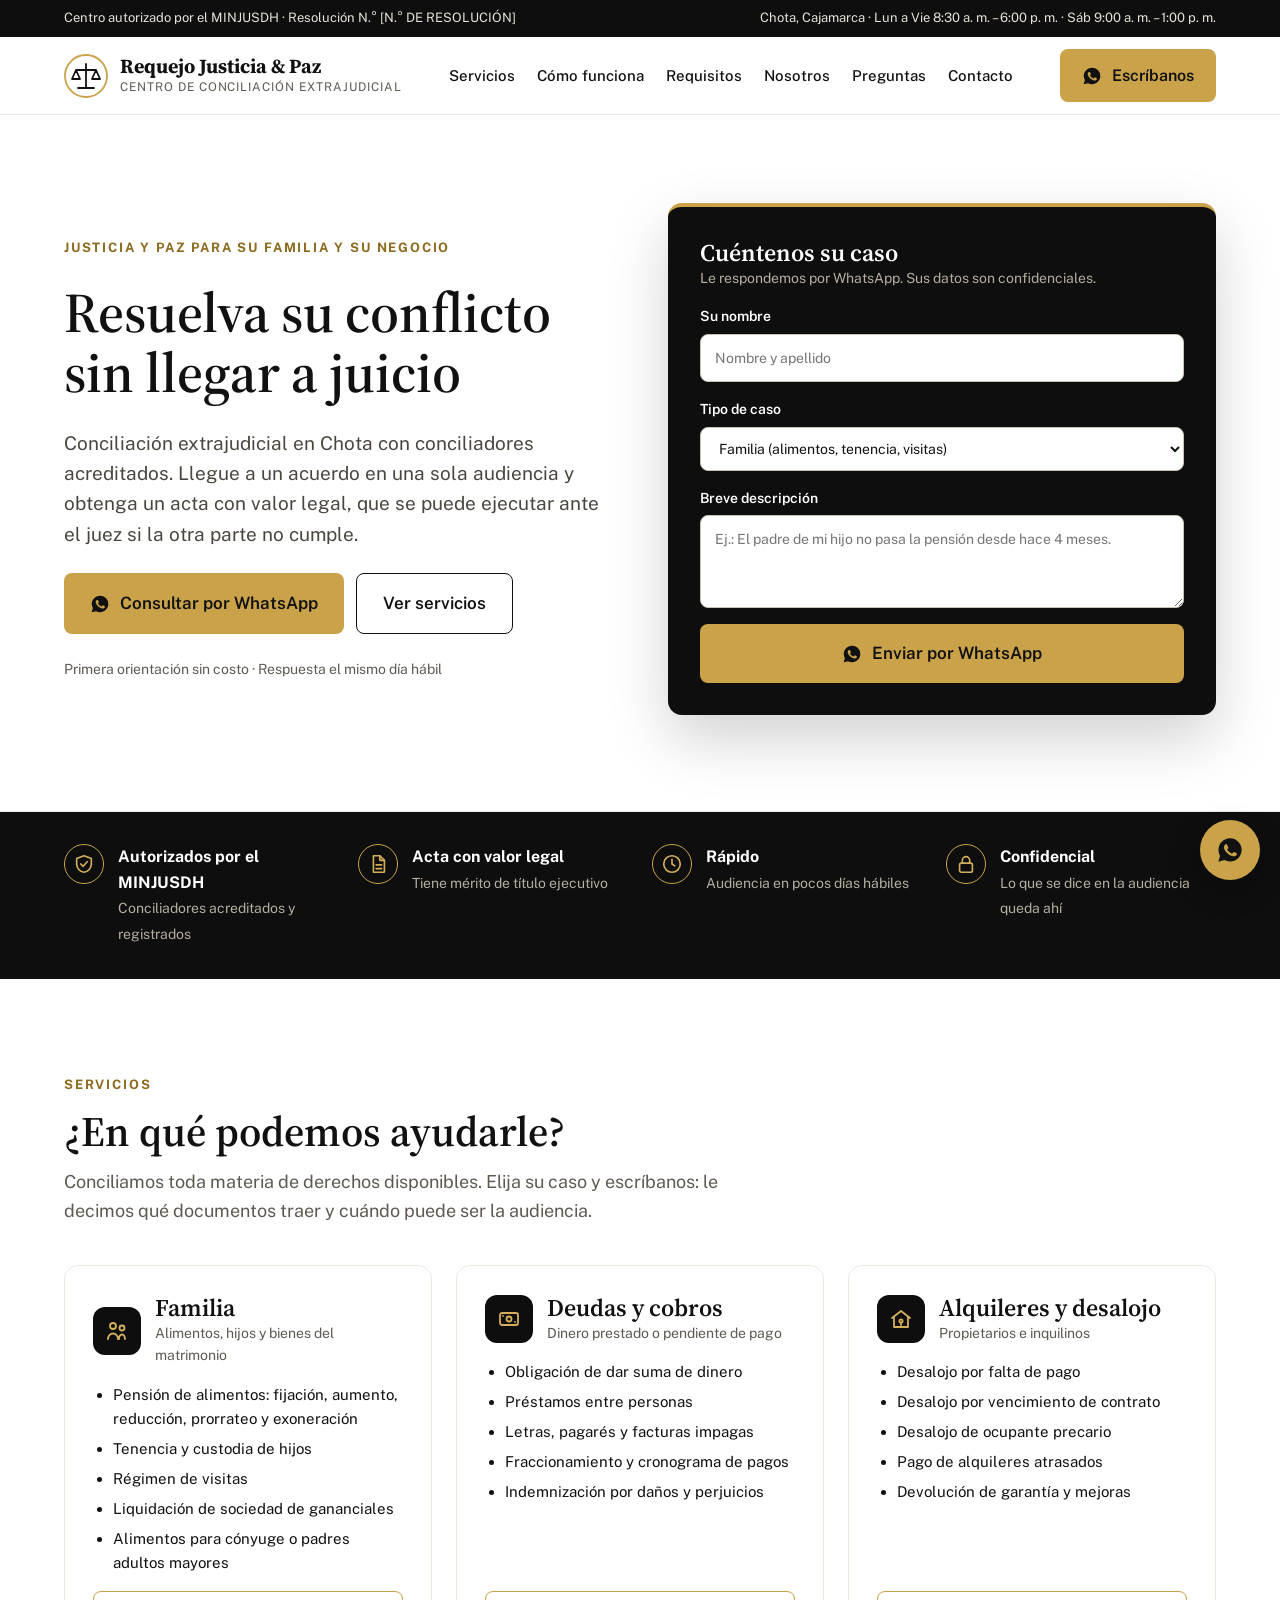
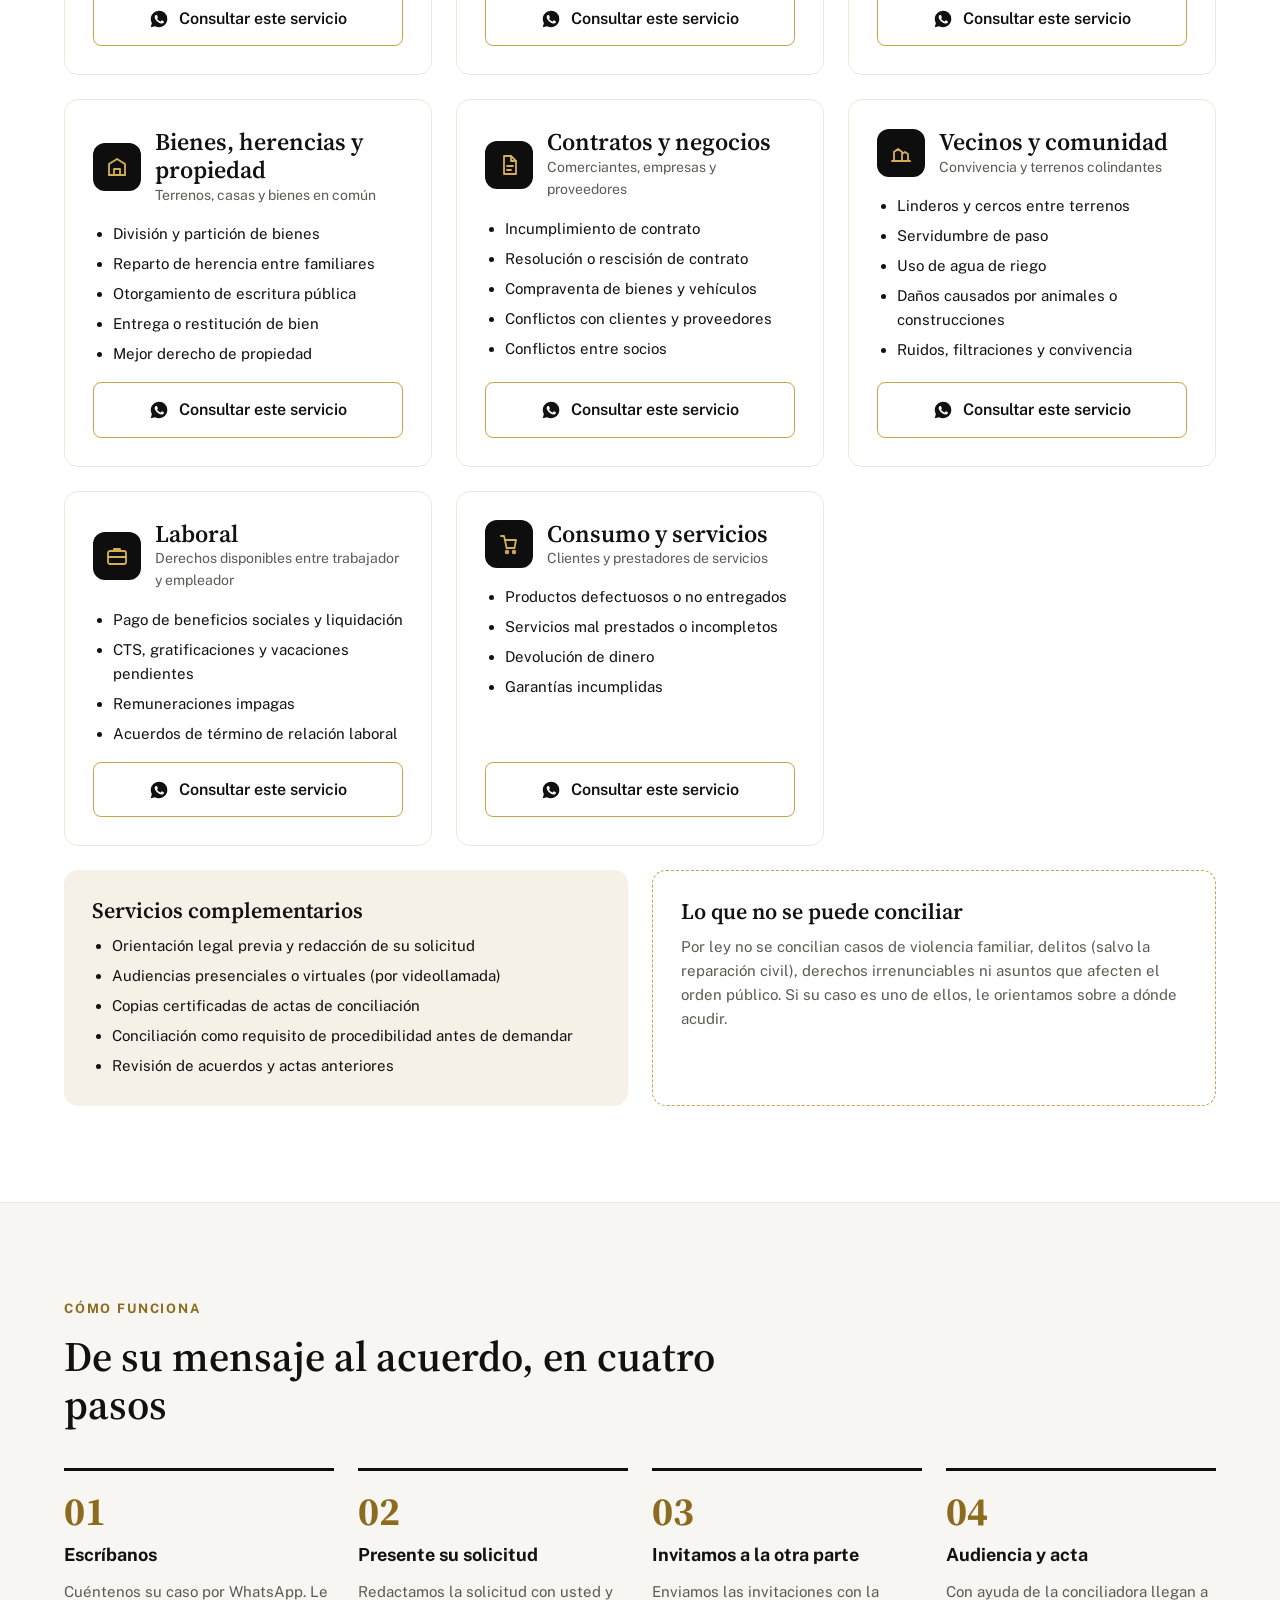
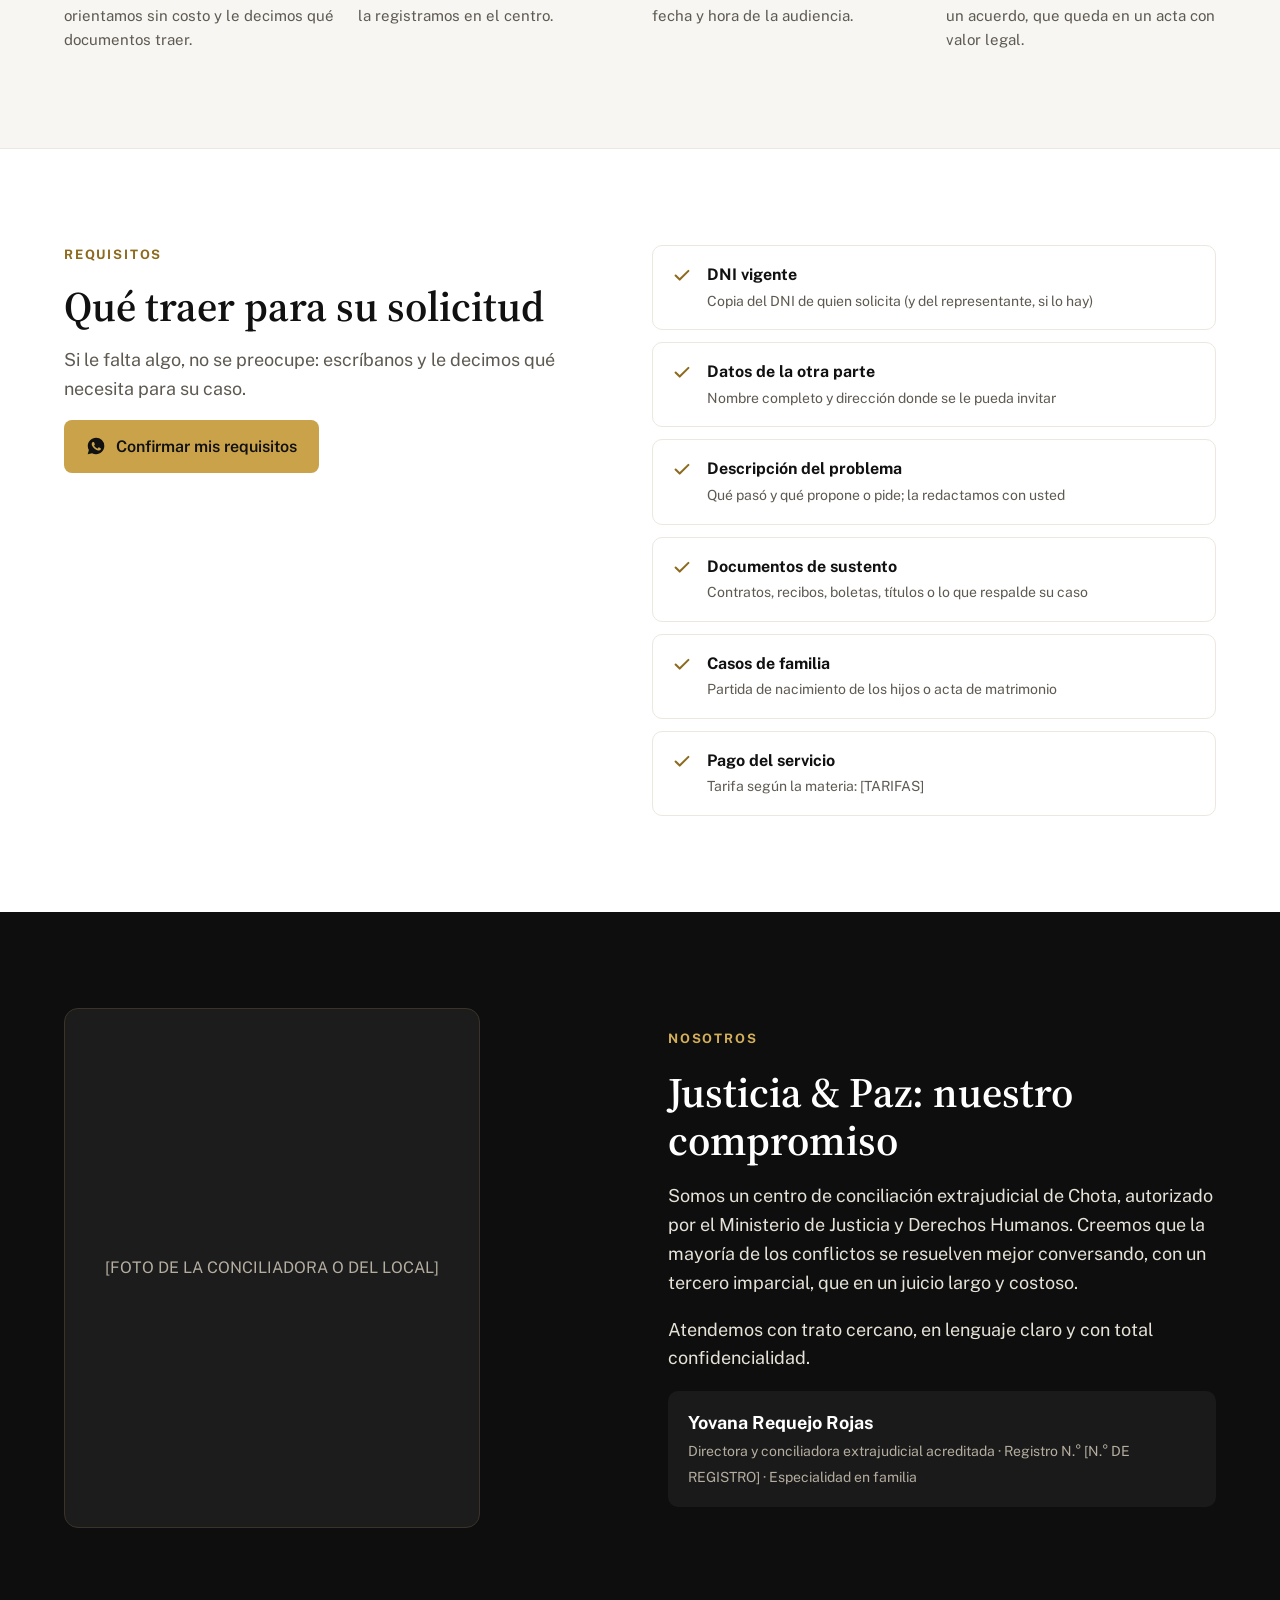
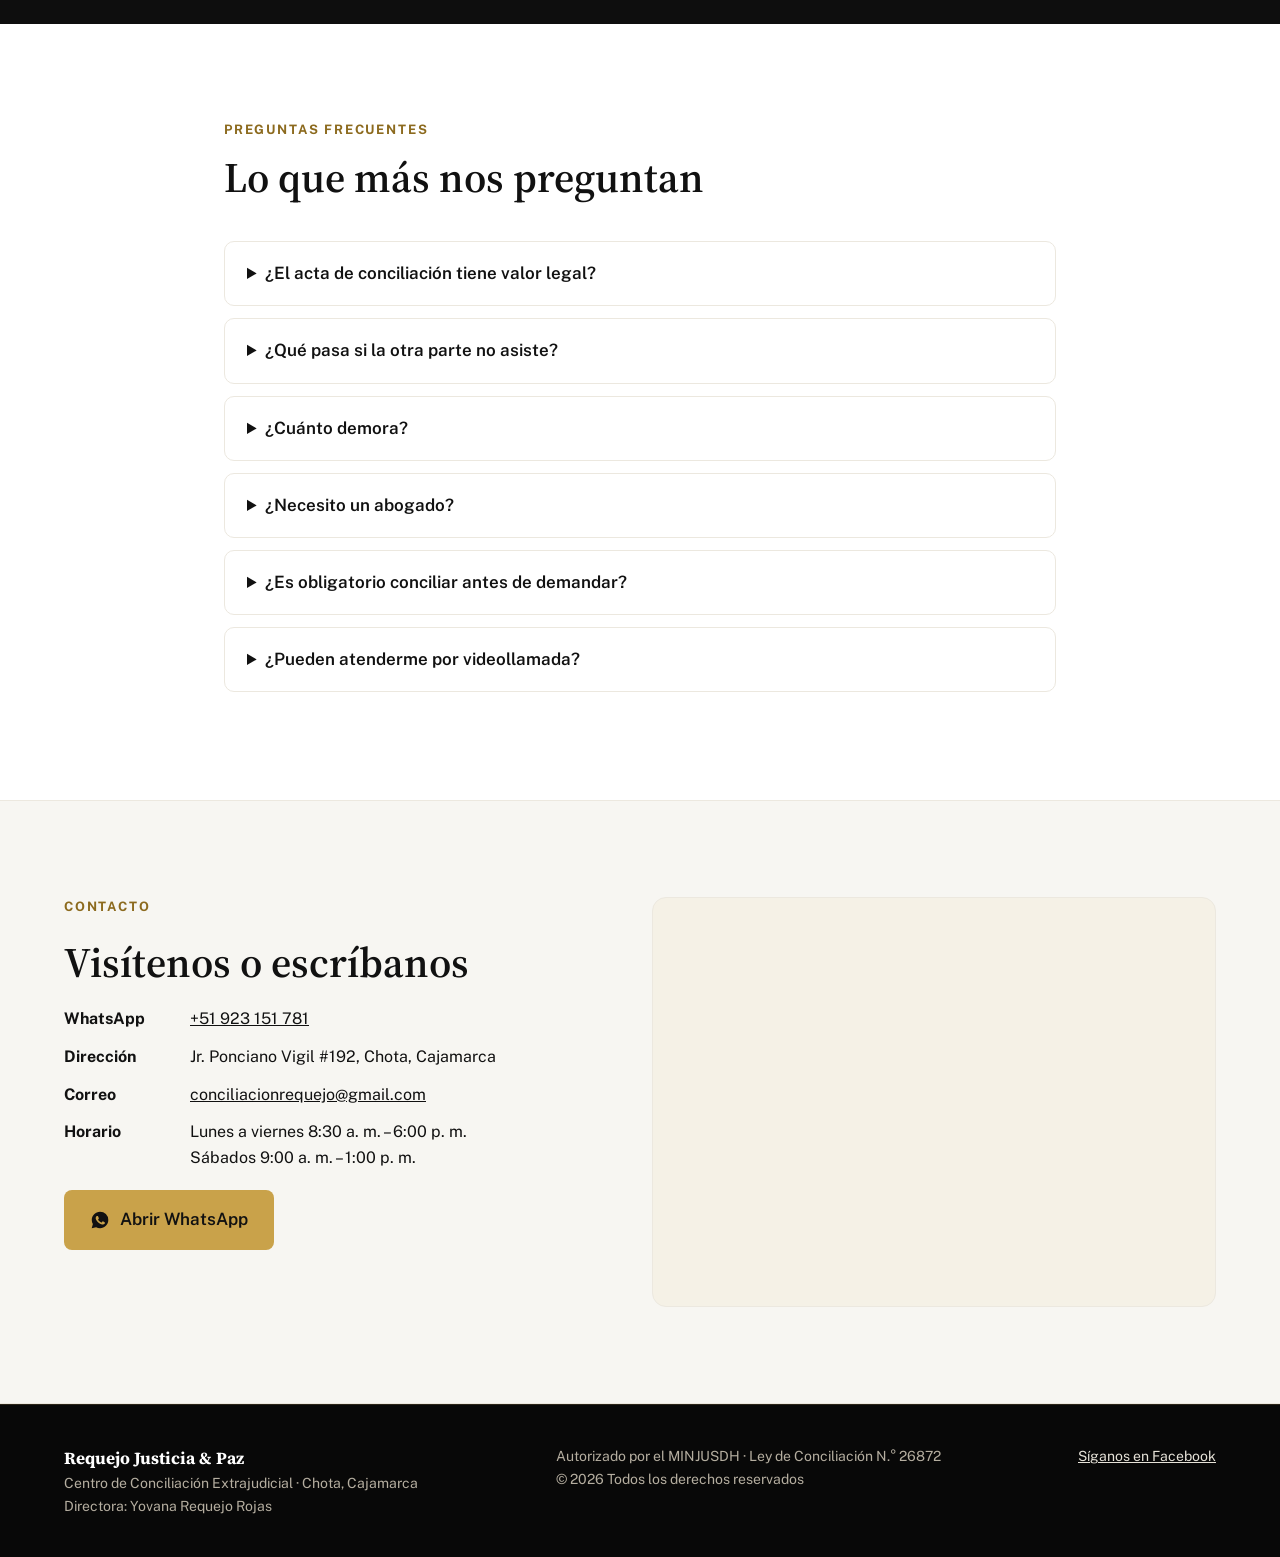
==== commit 0e241e02: "Nuevo nombre Justicia & Paz, dirección y correo del centro Co-Authored-By: Claude Opus 5.5 <noreply@" ====
--- a/index.html
+++ b/index.html
@@ -3,12 +3,12 @@
 <head>
 <meta charset="utf-8">
 <meta name="viewport" content="width=device-width, initial-scale=1">
-<title>Centro de Conciliación Requejo Iustitia Et Pax | Chota, Cajamarca</title>
+<title>Centro de Conciliación Requejo Justicia &amp; Paz | Chota, Cajamarca</title>
 <meta name="description" content="Conciliación extrajudicial en Chota, Cajamarca. Pensión de alimentos, tenencia, deudas, desalojos, herencias, contratos y conflictos vecinales. Acta con valor legal. Consulte por WhatsApp.">
 <meta name="theme-color" content="#0e0e0e">
 <link rel="icon" href="assets/img/logo.svg" type="image/svg+xml">
 <meta property="og:type" content="website">
-<meta property="og:title" content="Centro de Conciliación Requejo Iustitia Et Pax">
+<meta property="og:title" content="Centro de Conciliación Requejo Justicia &amp; Paz">
 <meta property="og:description" content="Resuelva su conflicto sin llegar a juicio. Conciliación extrajudicial en Chota con acta de valor legal.">
 <meta property="og:locale" content="es_PE">
 <link rel="preconnect" href="https://fonts.googleapis.com">
@@ -19,12 +19,13 @@
 {
   "@context": "https://schema.org",
   "@type": "LegalService",
-  "name": "Centro de Conciliación Requejo Iustitia Et Pax",
+  "name": "Centro de Conciliación Requejo Justicia & Paz",
   "description": "Centro de conciliación extrajudicial autorizado por el MINJUSDH.",
   "founder": { "@type": "Person", "name": "Yovana Requejo Rojas" },
   "telephone": "+51 923 151 781",
+  "email": "conciliacionrequejo@gmail.com",
   "areaServed": "Chota, Cajamarca, Perú",
-  "address": { "@type": "PostalAddress", "addressLocality": "Chota", "addressRegion": "Cajamarca", "addressCountry": "PE" },
+  "address": { "@type": "PostalAddress", "streetAddress": "Jr. Ponciano Vigil 192", "addressLocality": "Chota", "addressRegion": "Cajamarca", "addressCountry": "PE" },
   "sameAs": ["https://web.facebook.com/p/Centro-de-Conciliaci%C3%B3n-Requejo-Iustitia-Et-Pax-61556411334826/"]
 }
 </script>
@@ -49,7 +50,7 @@
   <div class="container">
     <a class="brand" href="#inicio">
       <img src="assets/img/logo.svg" alt="" width="44" height="44">
-      <span><span class="brand-name">Requejo Iustitia Et Pax</span><span class="brand-sub">Centro de Conciliación Extrajudicial</span></span>
+      <span><span class="brand-name">Requejo Justicia &amp; Paz</span><span class="brand-sub">Centro de Conciliación Extrajudicial</span></span>
     </a>
     <button class="nav-toggle" type="button" aria-controls="menu" aria-expanded="false" aria-label="Abrir menú">
       <svg width="22" height="22" viewBox="0 0 24 24" fill="none" stroke="currentColor" stroke-width="2" stroke-linecap="round" aria-hidden="true"><path d="M4 7h16M4 12h16M4 17h16"/></svg>
@@ -303,7 +304,7 @@
     <div class="photo">[FOTO DE LA CONCILIADORA O DEL LOCAL]</div>
     <div class="about-copy">
       <span class="eyebrow">Nosotros</span>
-      <h2>Iustitia et Pax: justicia y paz</h2>
+      <h2>Justicia &amp; Paz: nuestro compromiso</h2>
       <p>Somos un centro de conciliación extrajudicial de Chota, autorizado por el Ministerio de Justicia y Derechos Humanos. Creemos que la mayoría de los conflictos se resuelven mejor conversando, con un tercero imparcial, que en un juicio largo y costoso.</p>
       <p>Atendemos con trato cercano, en lenguaje claro y con total confidencialidad.</p>
       <div class="person">
@@ -336,14 +337,14 @@
       <h2>Visítenos o escríbanos</h2>
       <dl class="contact-list">
         <dt>WhatsApp</dt><dd><a href="https://wa.me/51923151781">+51 923 151 781</a></dd>
-        <dt>Dirección</dt><dd>[DIRECCIÓN], Chota, Cajamarca</dd>
-        <dt>Correo</dt><dd>[CORREO]</dd>
+        <dt>Dirección</dt><dd>Jr. Ponciano Vigil #192, Chota, Cajamarca</dd>
+        <dt>Correo</dt><dd><a href="mailto:conciliacionrequejo@gmail.com">conciliacionrequejo@gmail.com</a></dd>
         <dt>Horario</dt><dd>Lunes a viernes 8:30 a. m. – 6:00 p. m.<br>Sábados 9:00 a. m. – 1:00 p. m.</dd>
       </dl>
       <a class="btn btn-wa btn-lg" data-wa="Quisiera información sobre una conciliación."><svg aria-hidden="true"><use href="#i-wa"/></svg>Abrir WhatsApp</a>
     </div>
     <div class="map">
-      <iframe title="Ubicación en Chota, Cajamarca" loading="lazy" referrerpolicy="no-referrer-when-downgrade" src="https://www.google.com/maps?q=Chota,+Cajamarca,+Peru&output=embed"></iframe>
+      <iframe title="Ubicación: Jr. Ponciano Vigil 192, Chota" loading="lazy" referrerpolicy="no-referrer-when-downgrade" src="https://www.google.com/maps?q=Jr.+Ponciano+Vigil+192,+Chota,+Cajamarca,+Peru&output=embed"></iframe>
     </div>
   </div>
 </section>
@@ -351,7 +352,7 @@
 
 <footer class="footer">
   <div class="container">
-    <span><strong>Requejo Iustitia Et Pax</strong><br>Centro de Conciliación Extrajudicial · Chota, Cajamarca<br>Directora: Yovana Requejo Rojas</span>
+    <span><strong>Requejo Justicia &amp; Paz</strong><br>Centro de Conciliación Extrajudicial · Chota, Cajamarca<br>Directora: Yovana Requejo Rojas</span>
     <span>Autorizado por el MINJUSDH · Ley de Conciliación N.° 26872<br>© <span id="year">2026</span> Todos los derechos reservados</span>
     <a href="https://web.facebook.com/p/Centro-de-Conciliaci%C3%B3n-Requejo-Iustitia-Et-Pax-61556411334826/" target="_blank" rel="noopener">Síganos en Facebook</a>
   </div>
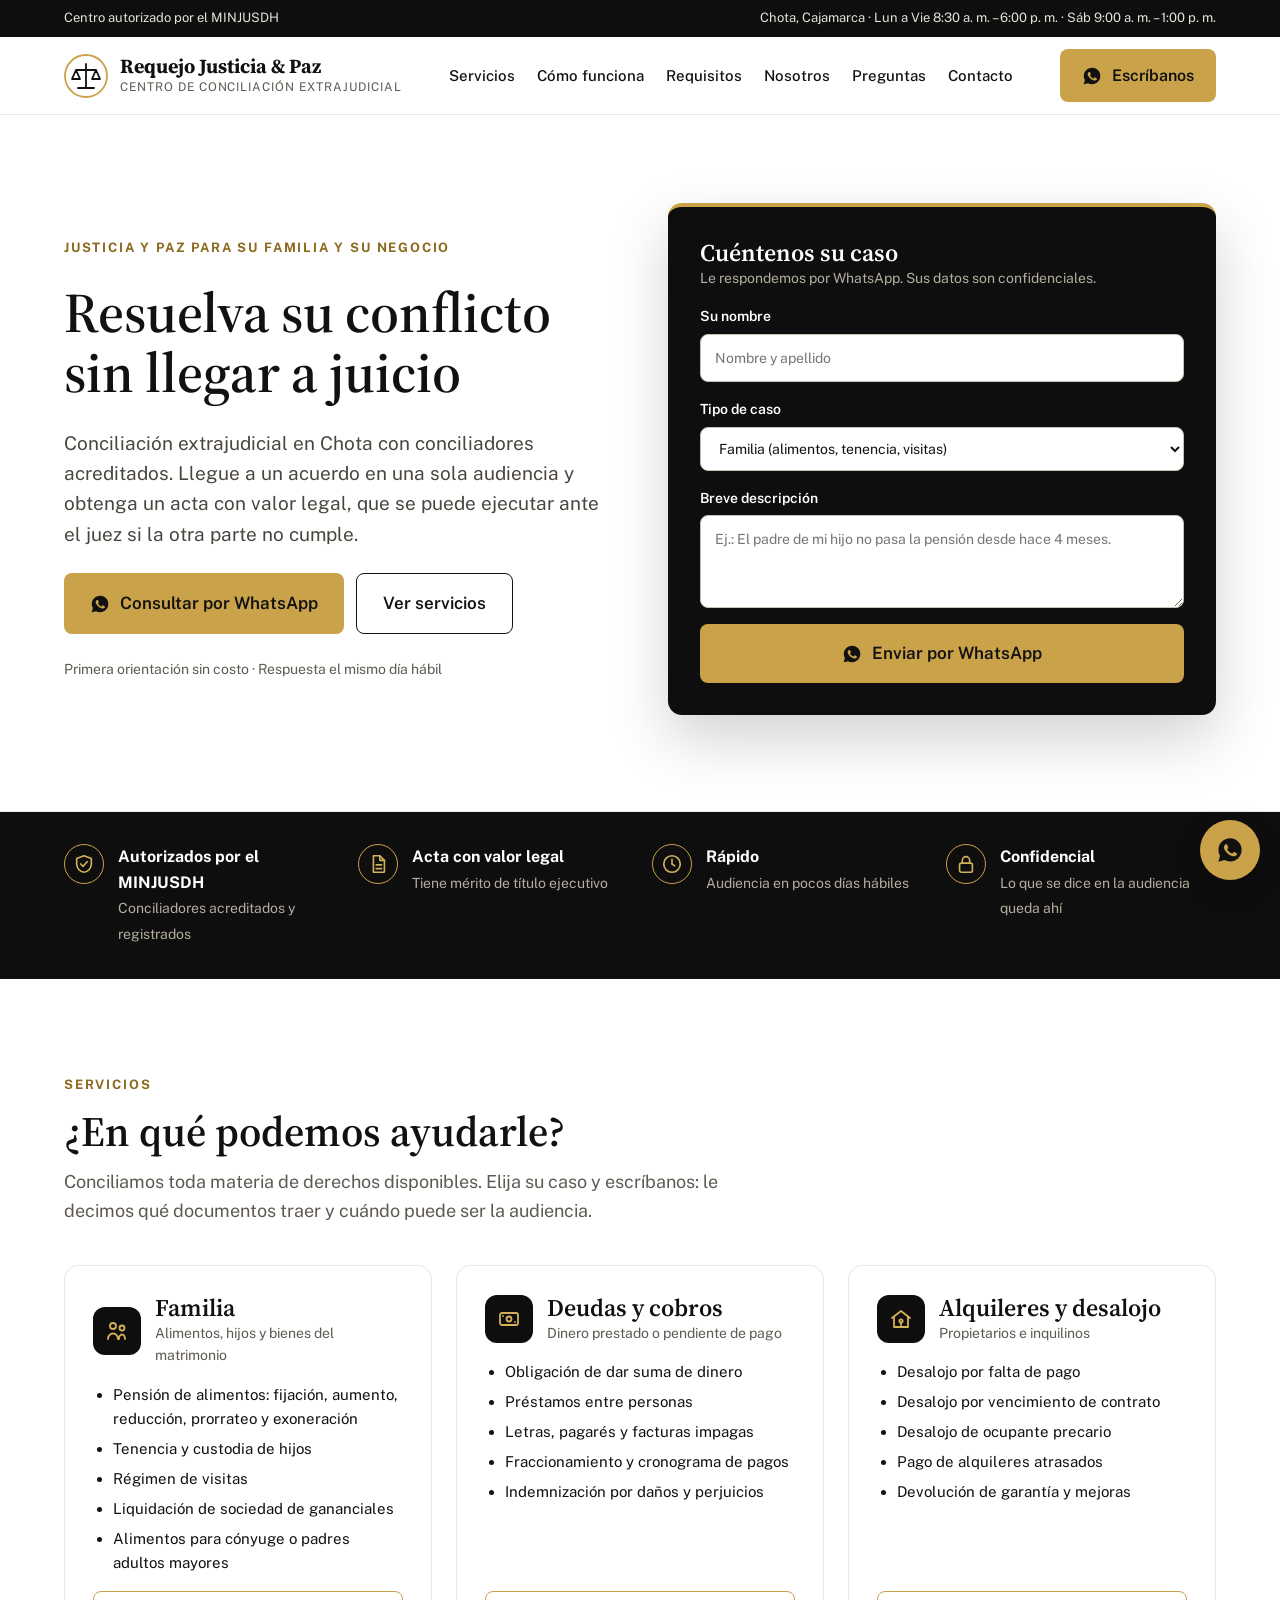
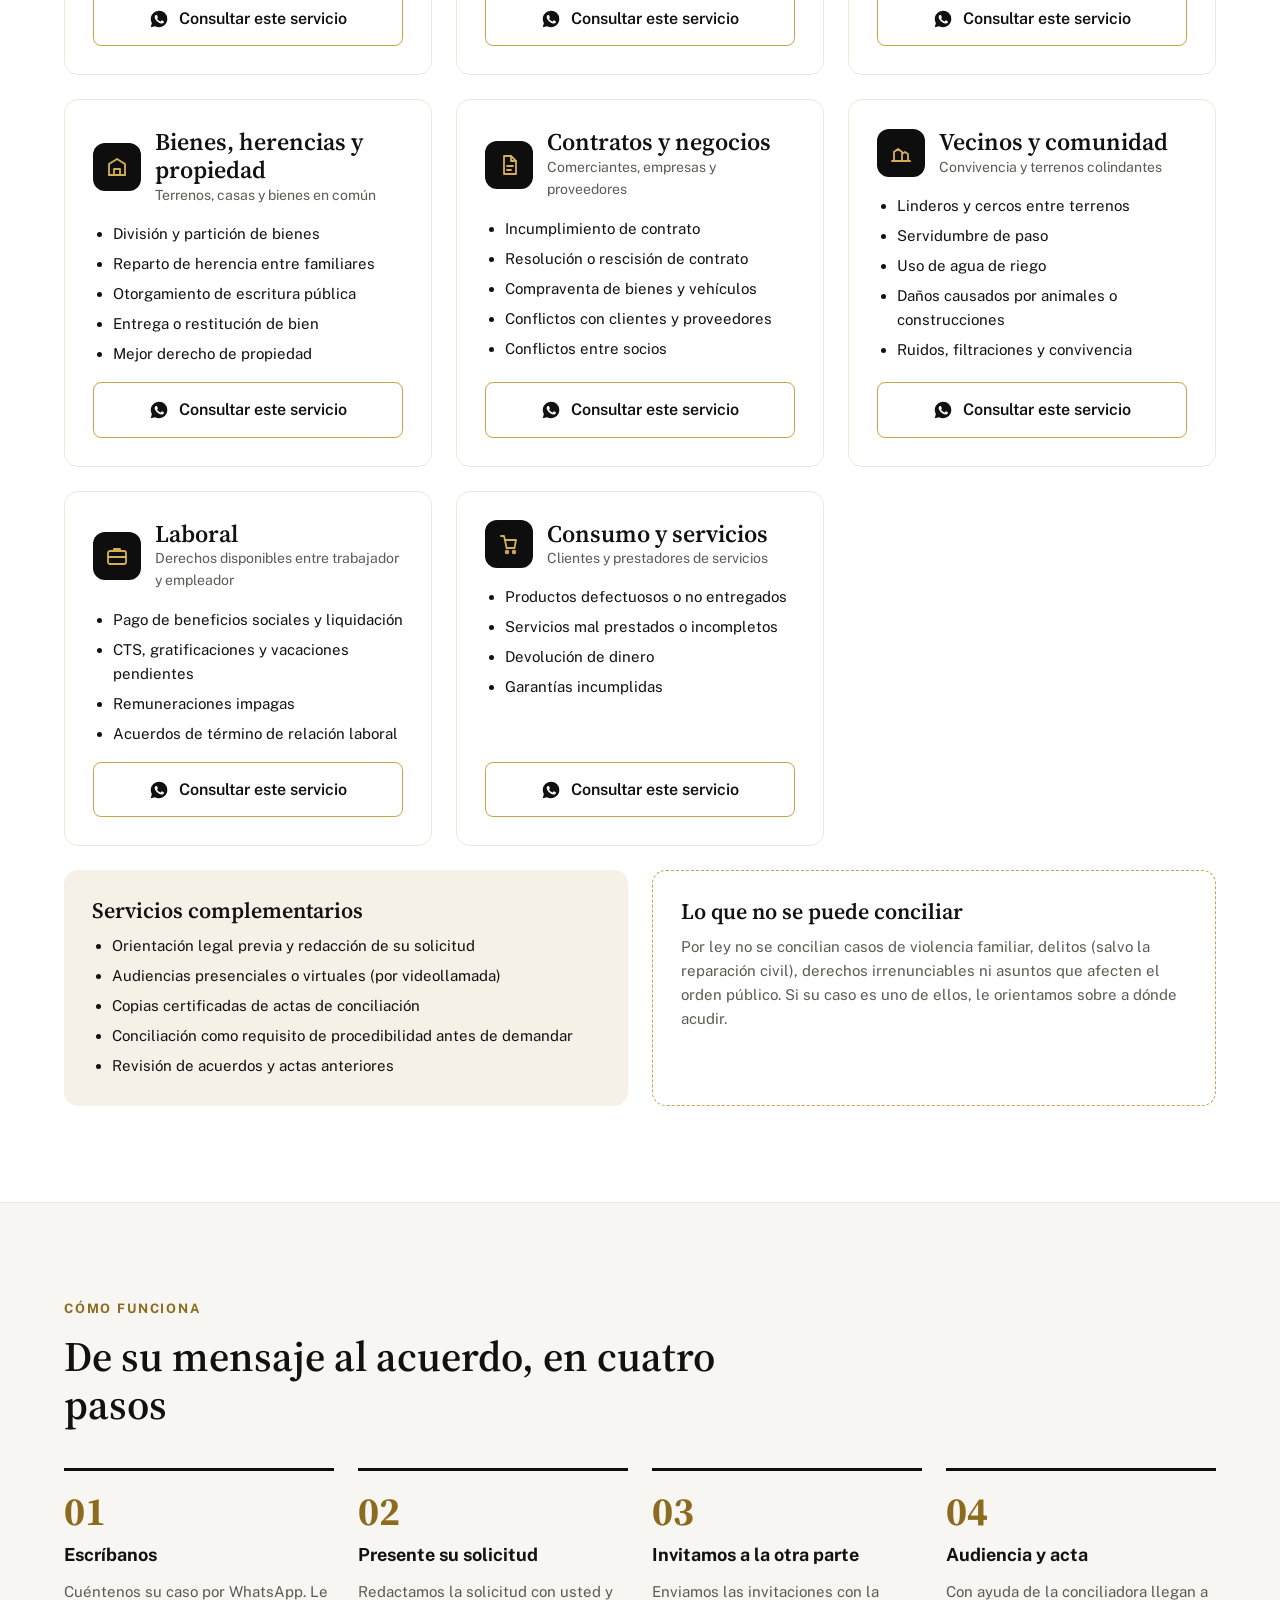
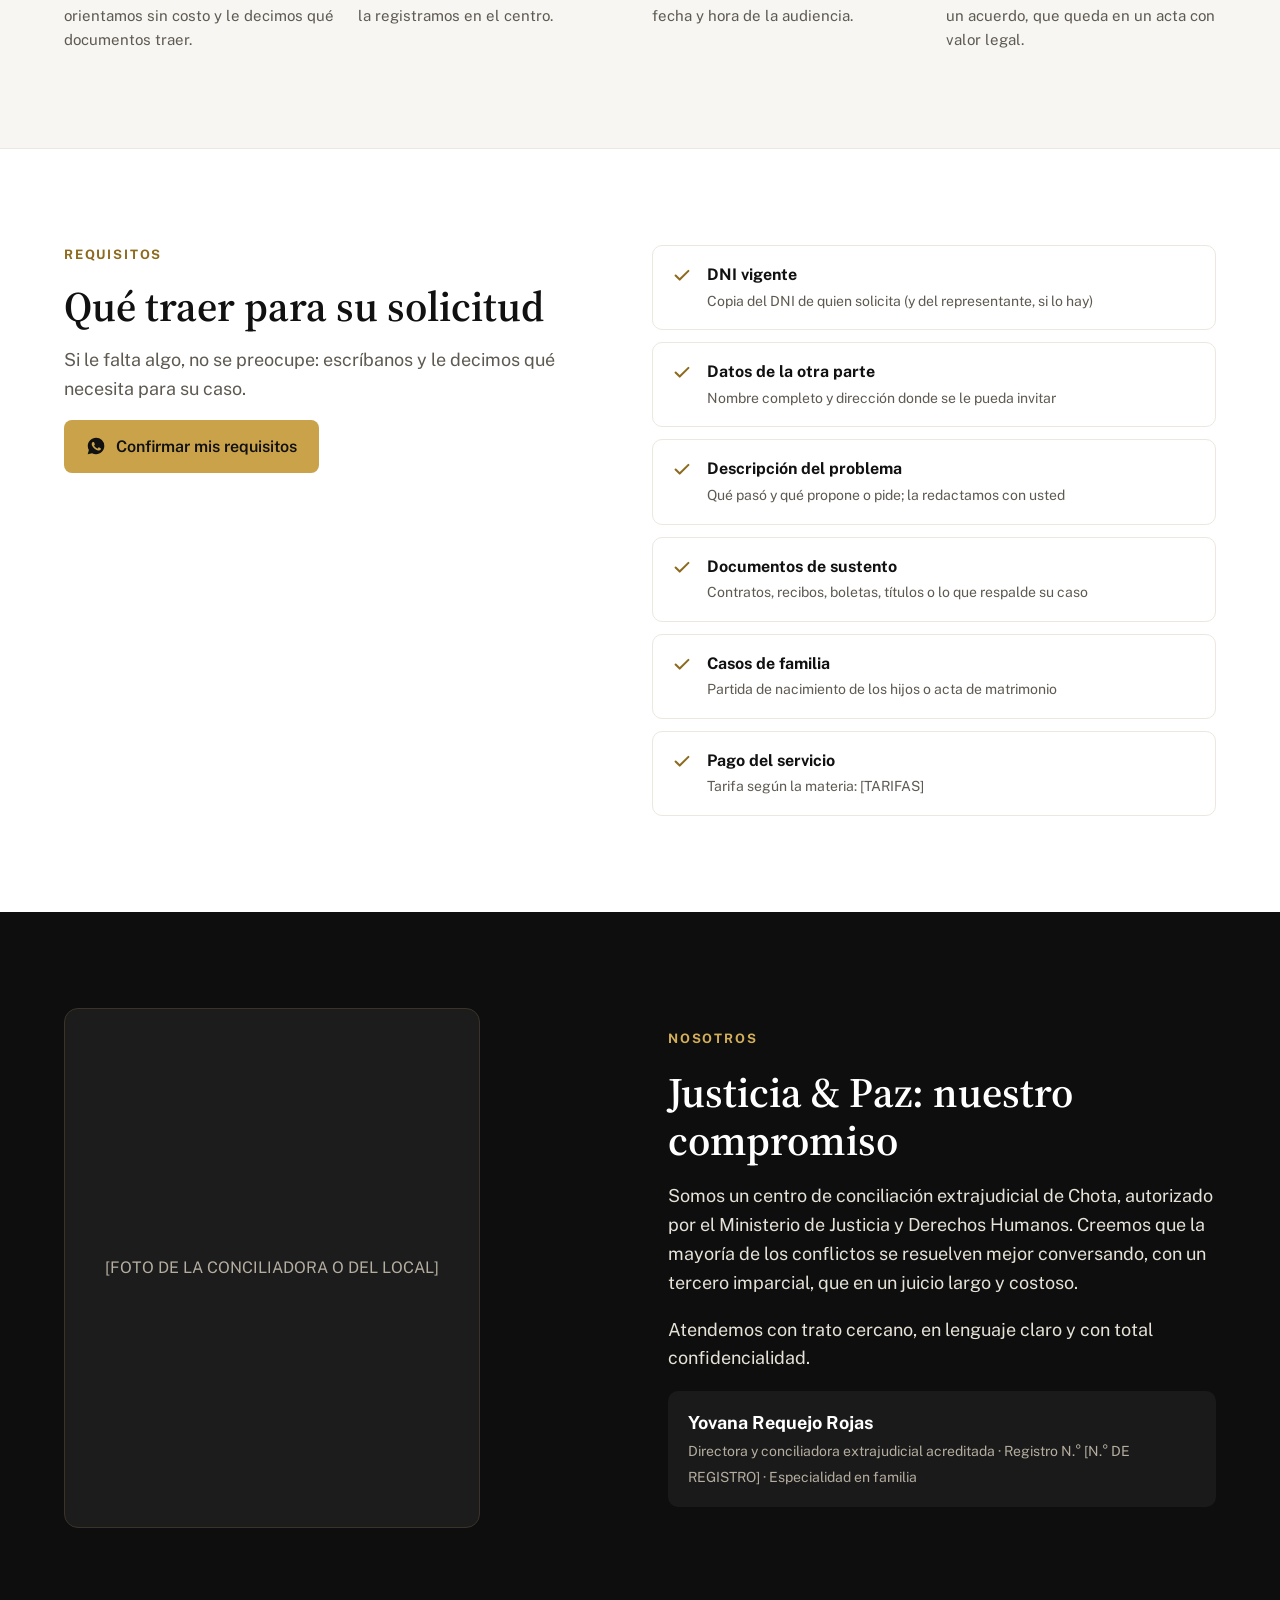
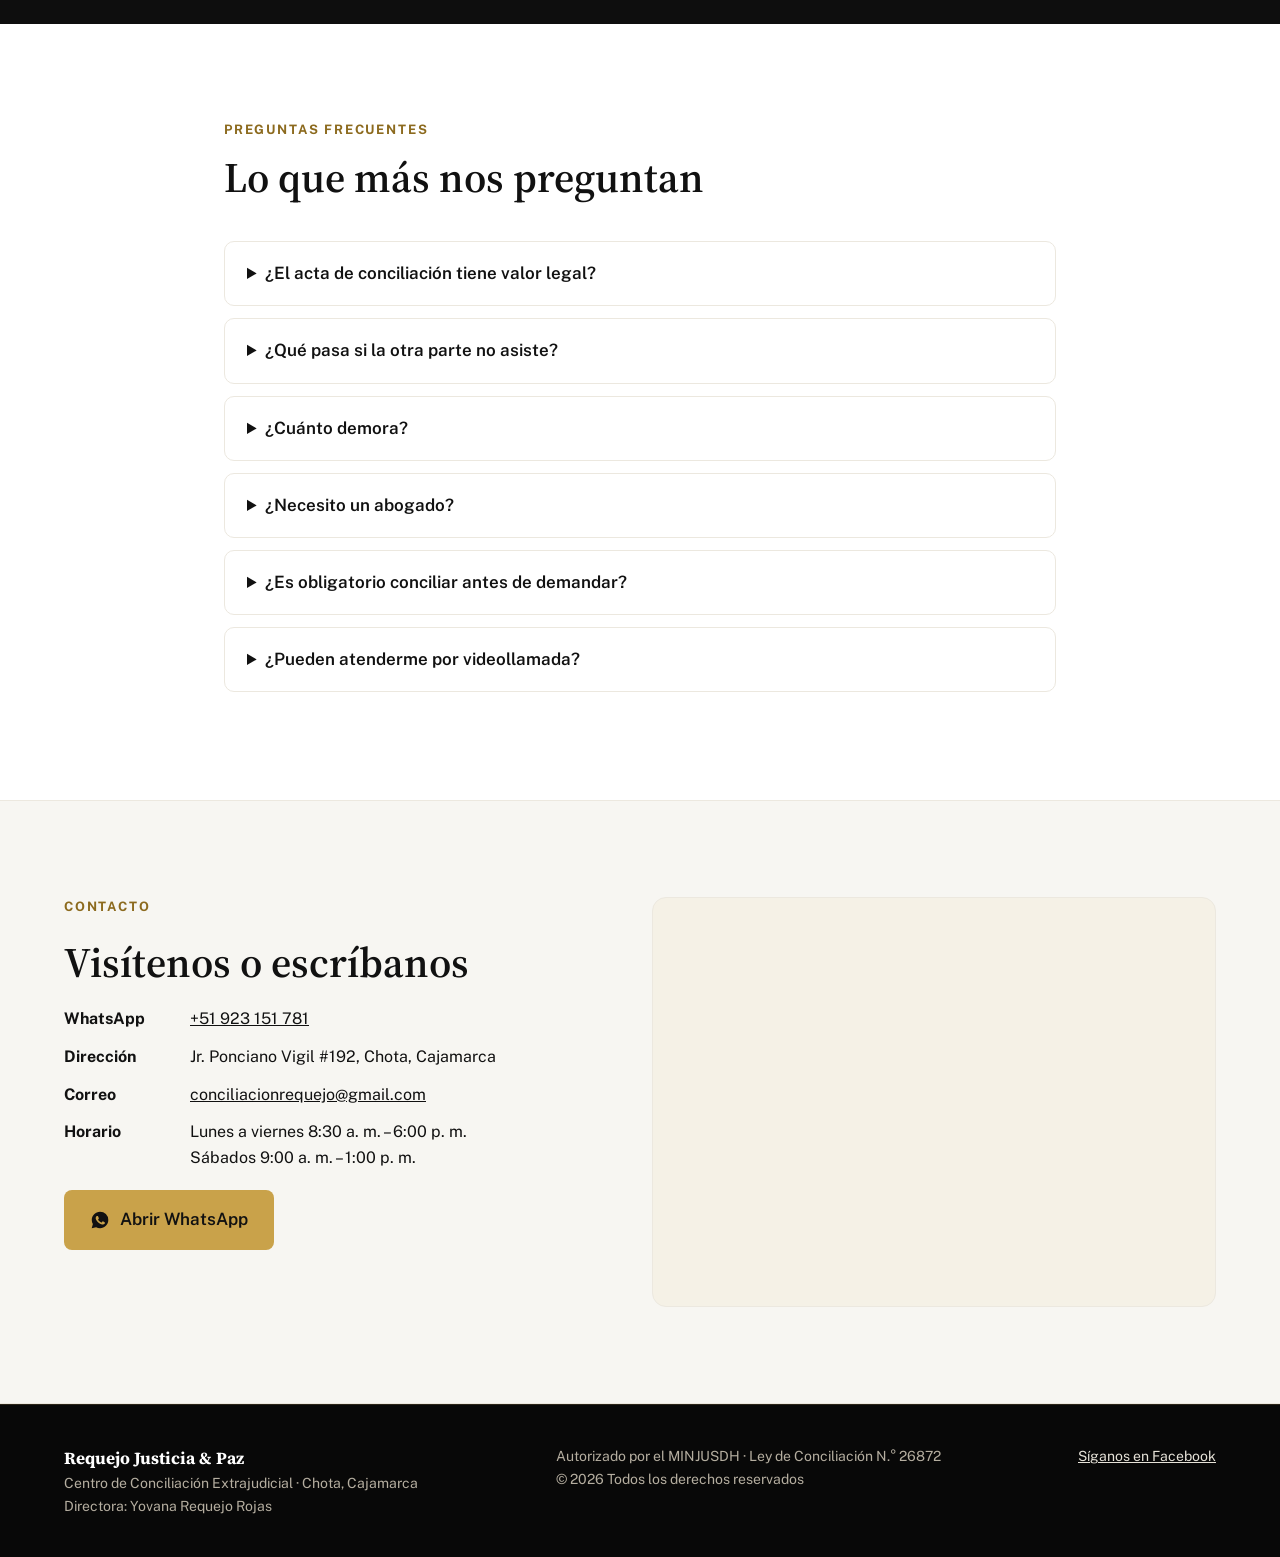
==== commit 39200929: "Quitar número de resolución de la barra superior Co-Authored-By: Claude Opus 5.5 <noreply@anthropic." ====
--- a/index.html
+++ b/index.html
@@ -41,7 +41,7 @@
 
 <div class="topbar">
   <div class="container">
-    <span>Centro autorizado por el MINJUSDH · Resolución N.° [N.° DE RESOLUCIÓN]</span>
+    <span>Centro autorizado por el MINJUSDH</span>
     <span>Chota, Cajamarca · Lun a Vie 8:30 a. m. – 6:00 p. m. · Sáb 9:00 a. m. – 1:00 p. m.</span>
   </div>
 </div>
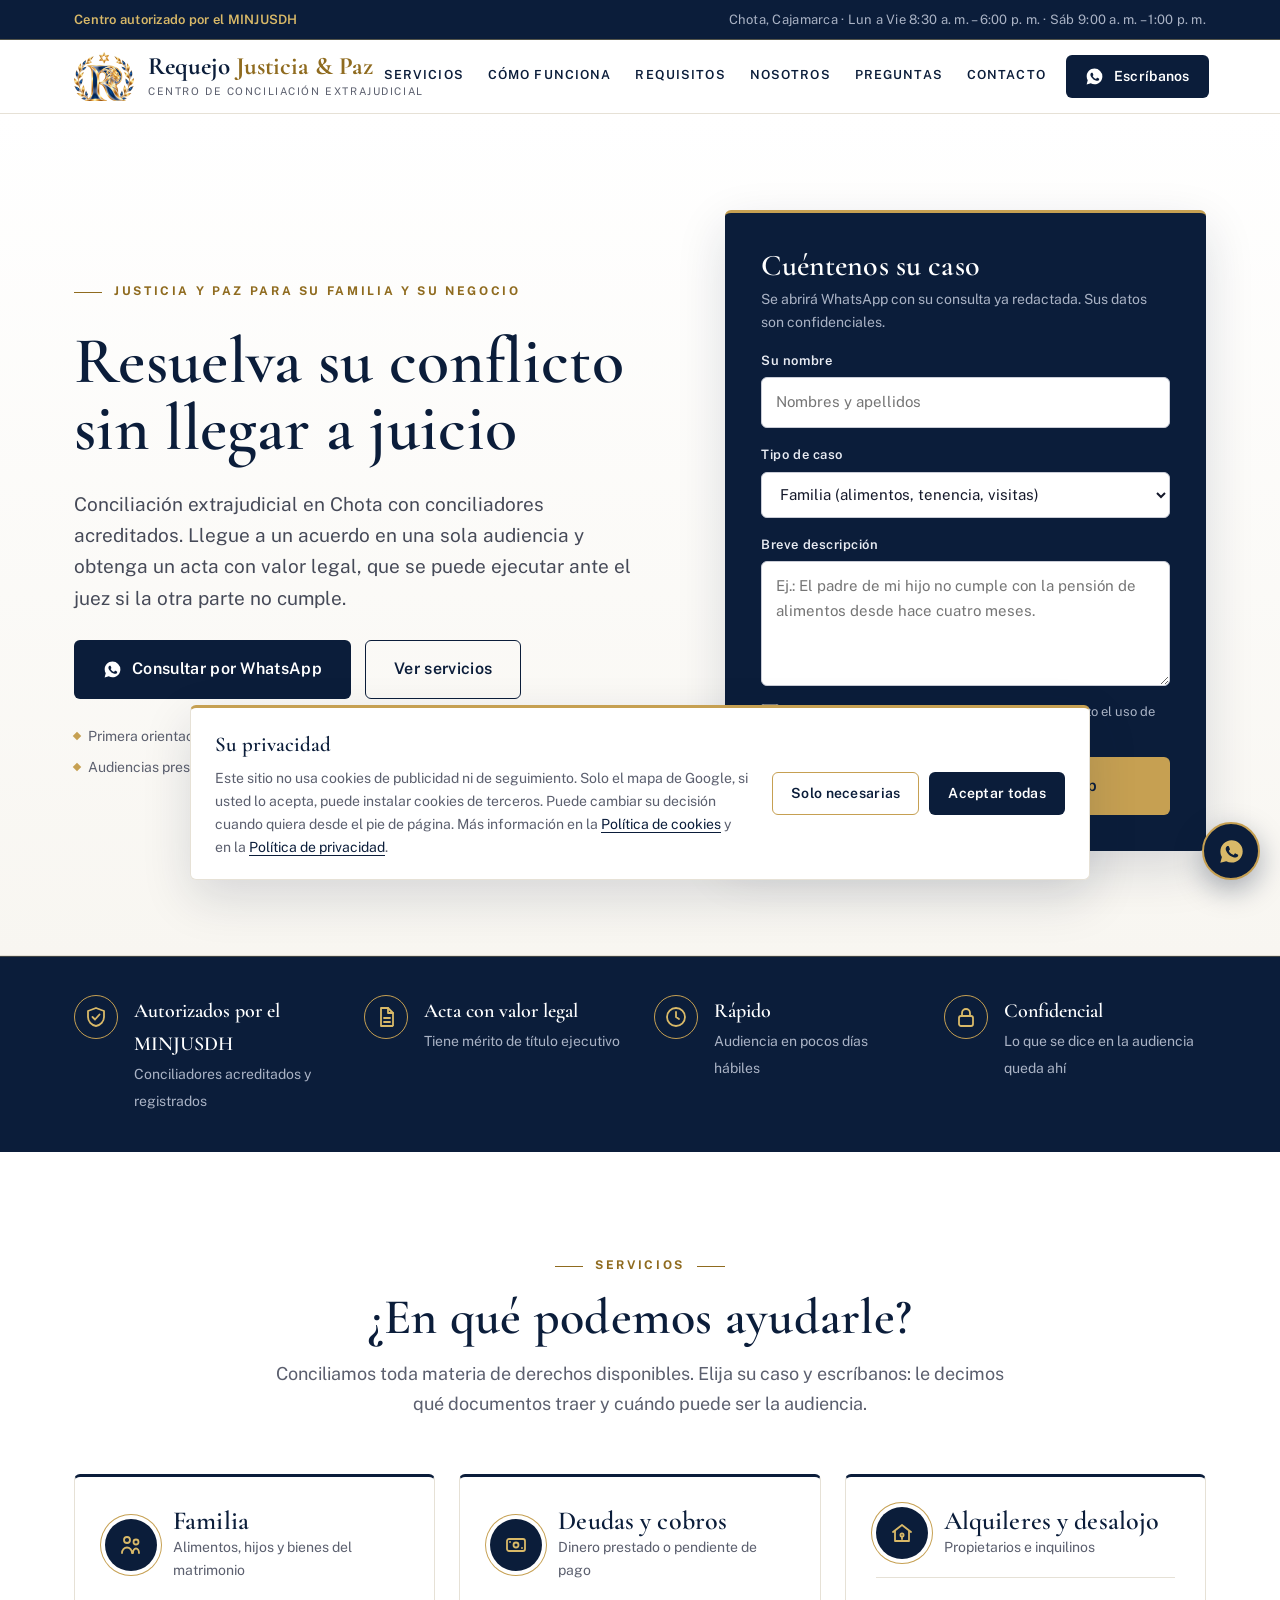
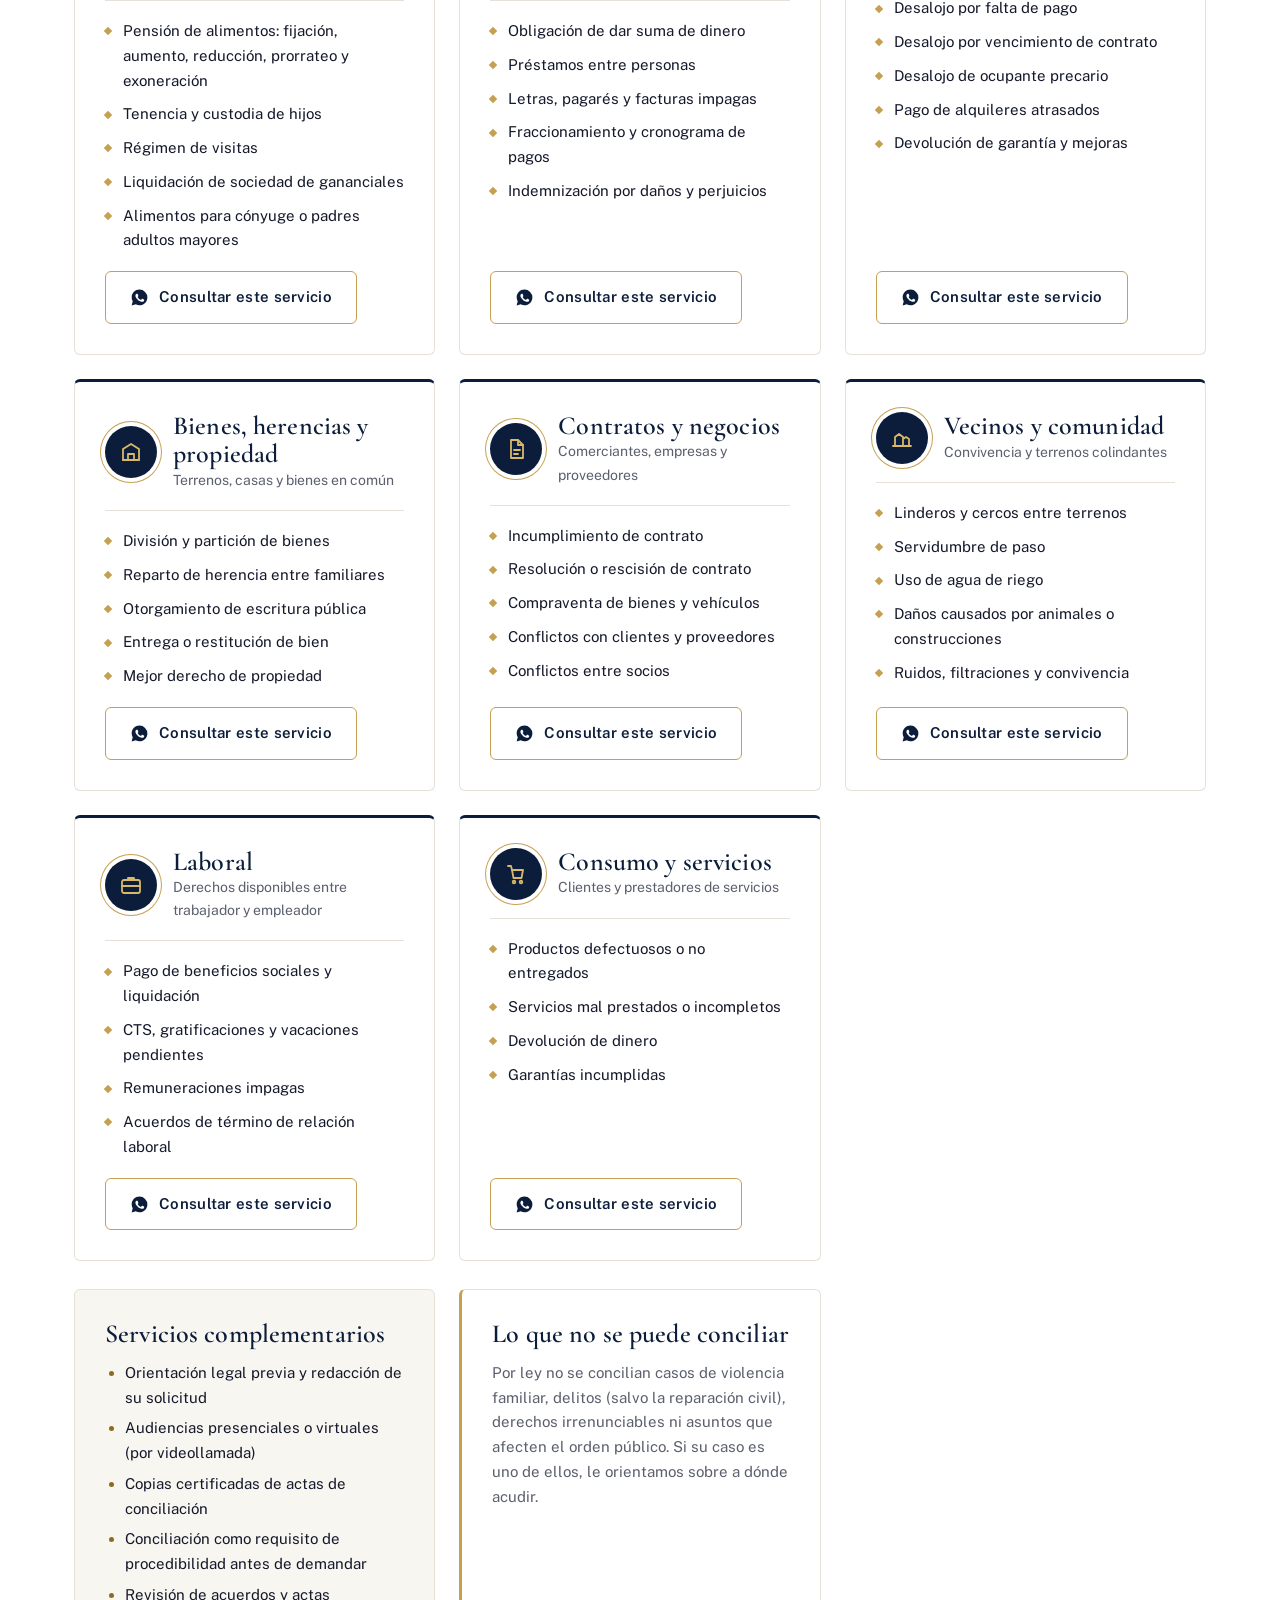
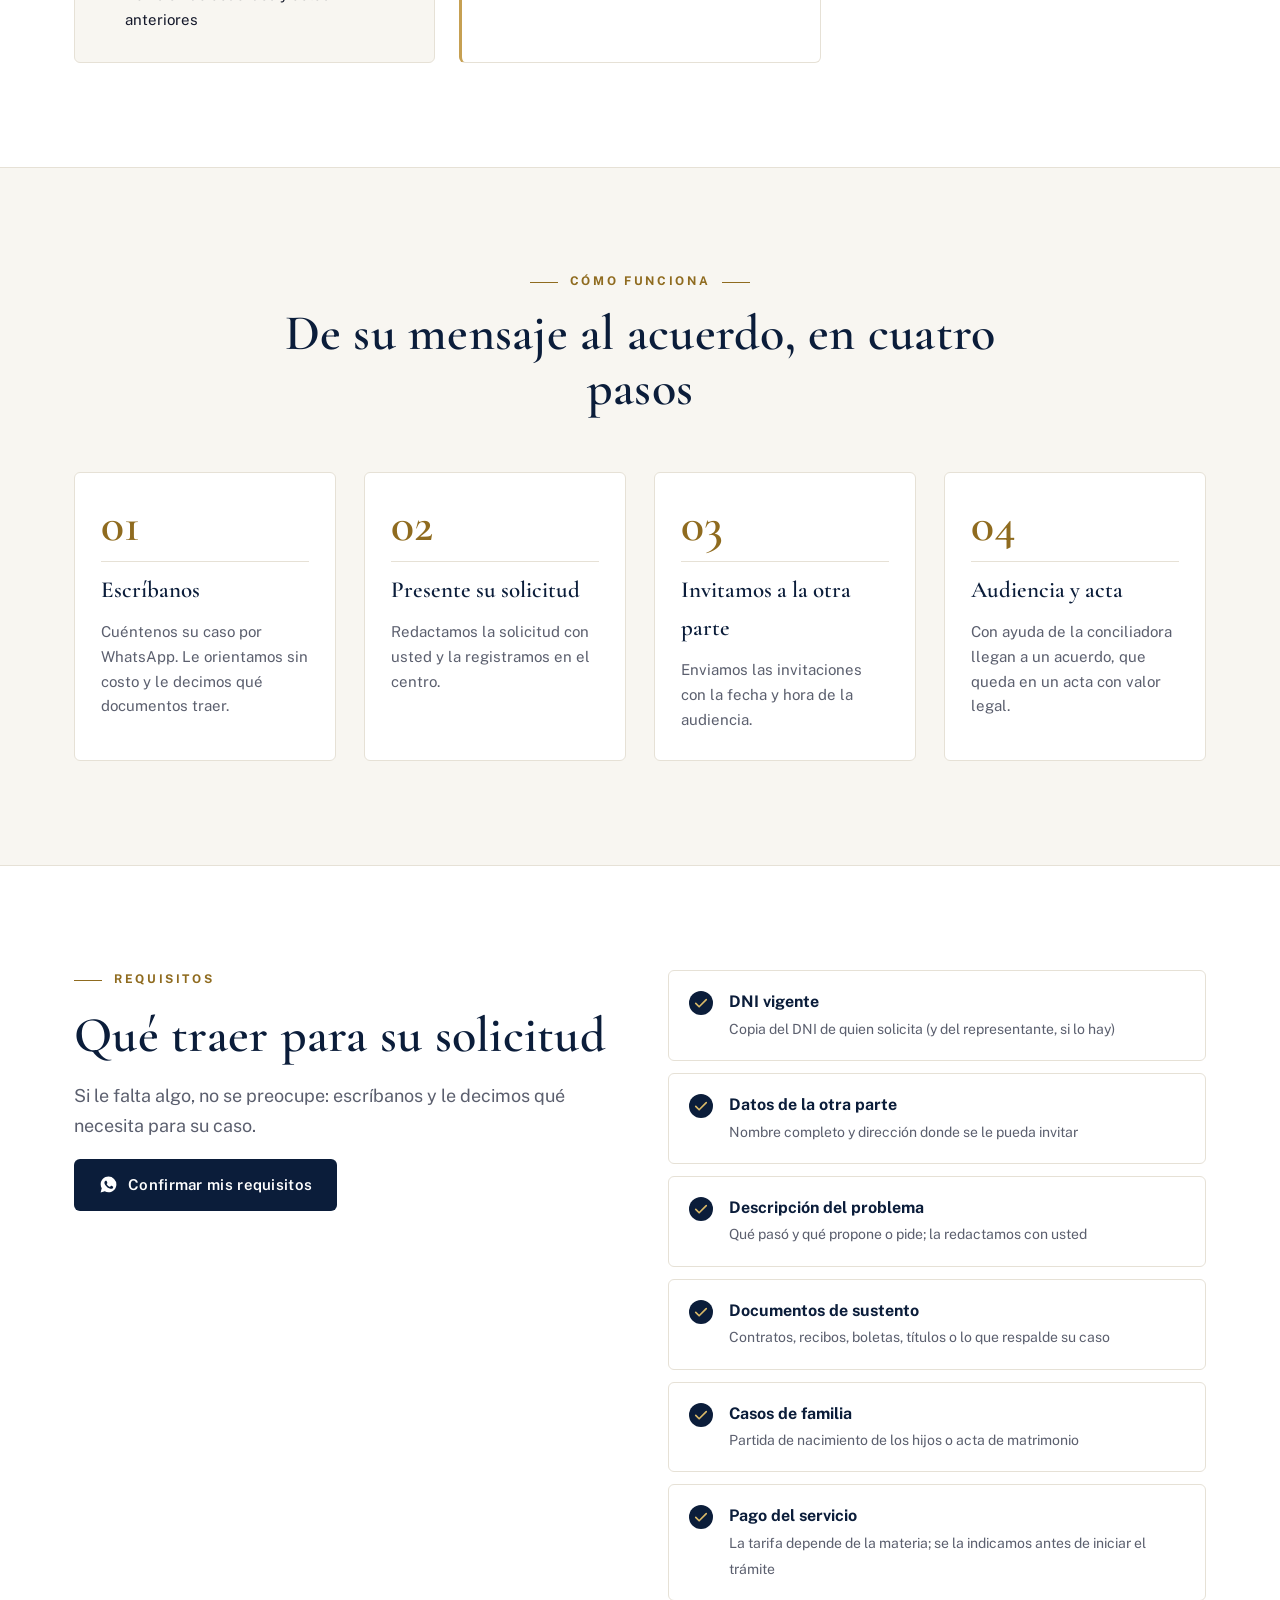
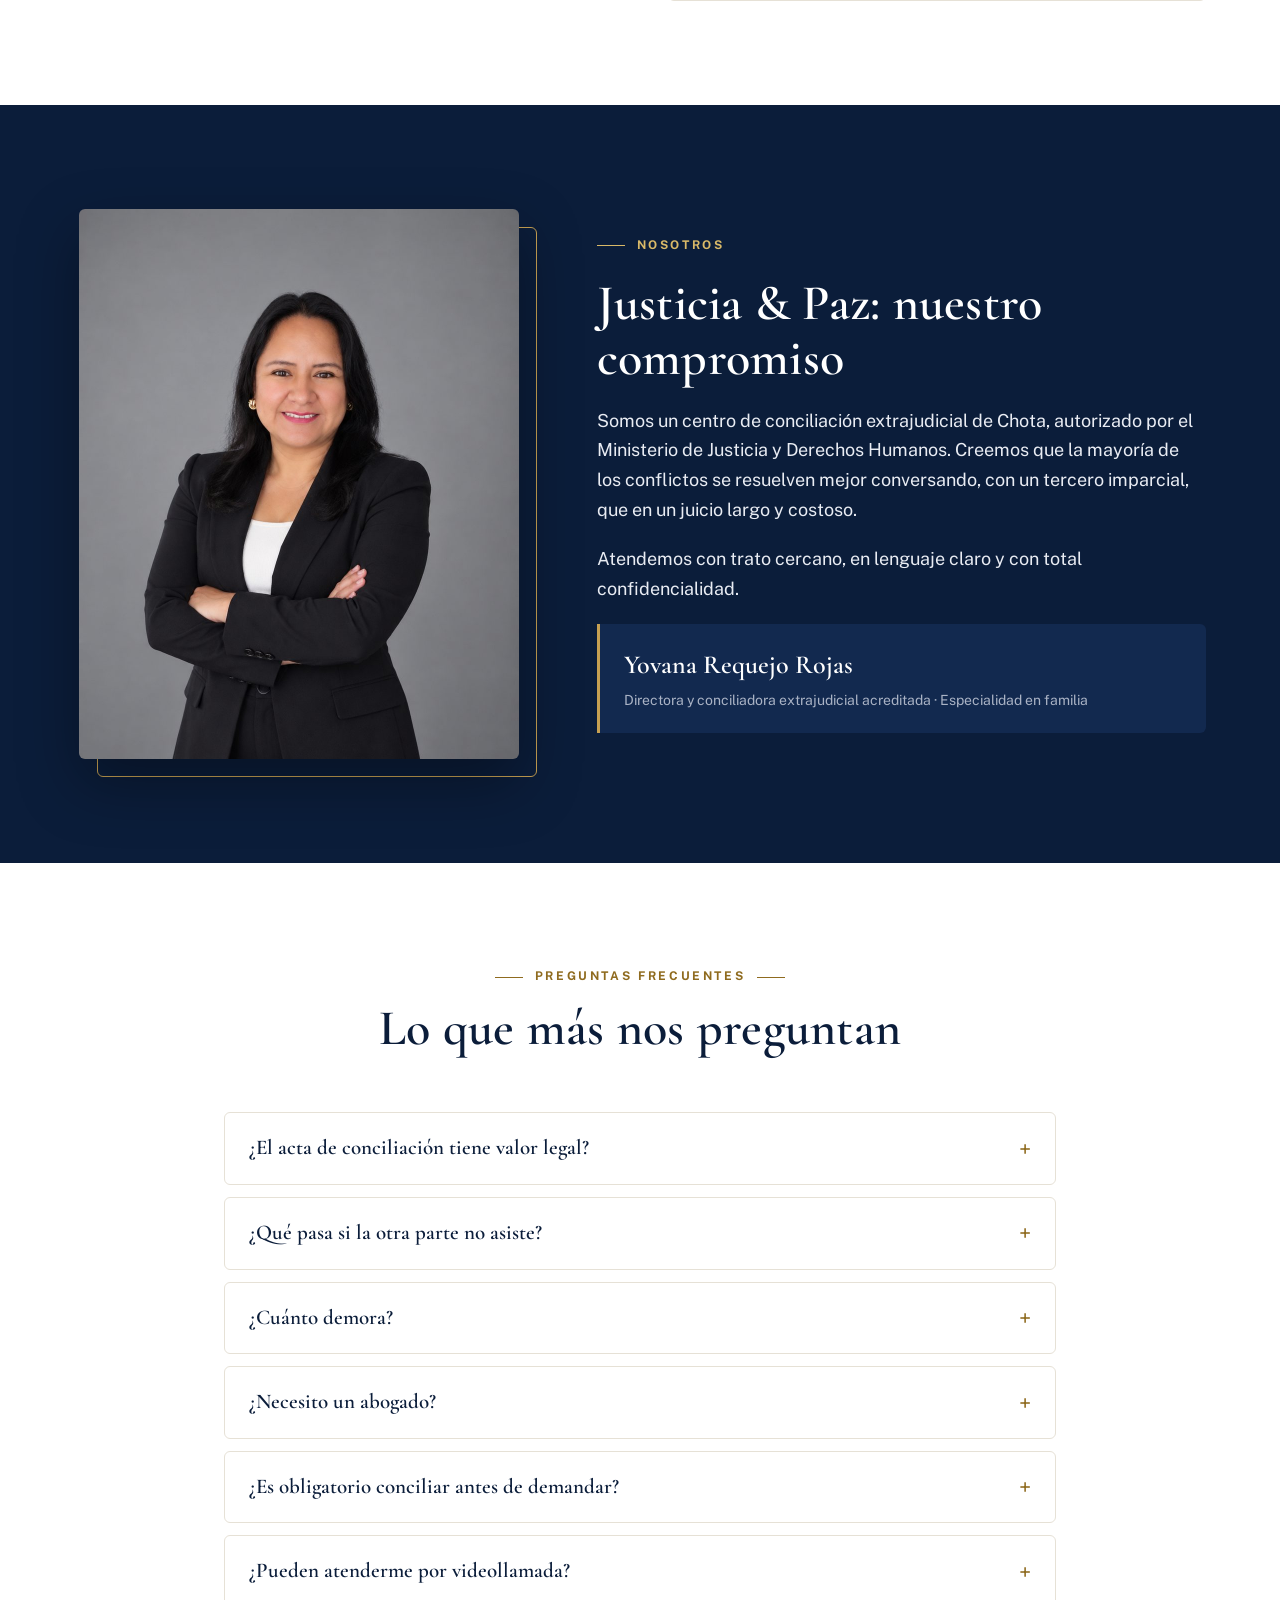
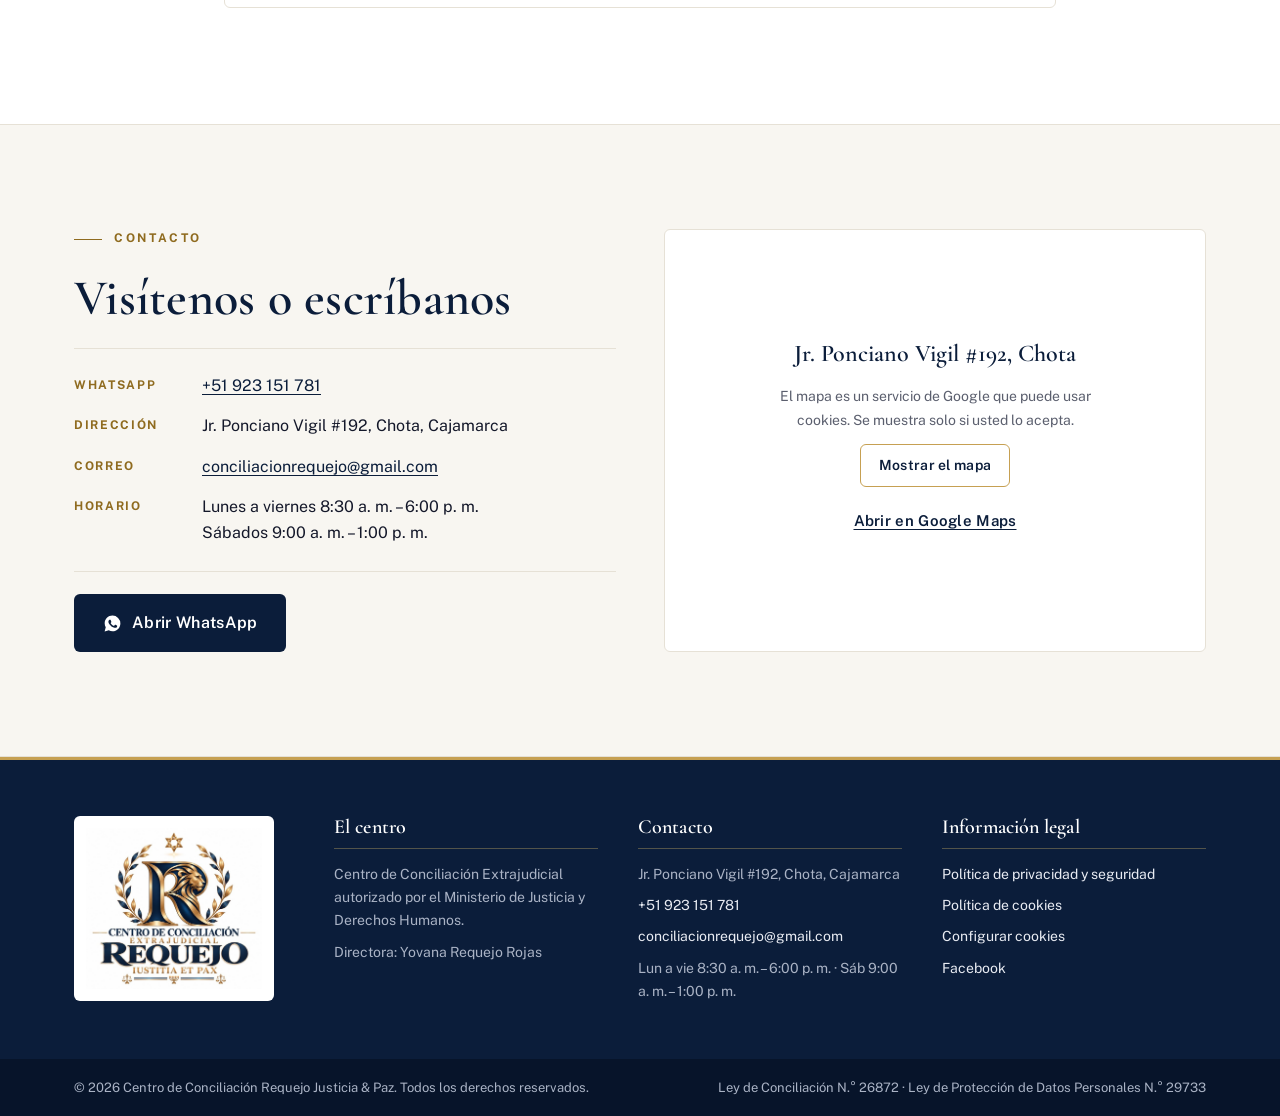
==== commit bbad0fd9: "Diseño formal con el logo oficial, foto de la directora, mensajes de WhatsApp redactados y políticas" ====
--- a/index.html
+++ b/index.html
@@ -5,15 +5,17 @@
 <meta name="viewport" content="width=device-width, initial-scale=1">
 <title>Centro de Conciliación Requejo Justicia &amp; Paz | Chota, Cajamarca</title>
 <meta name="description" content="Conciliación extrajudicial en Chota, Cajamarca. Pensión de alimentos, tenencia, deudas, desalojos, herencias, contratos y conflictos vecinales. Acta con valor legal. Consulte por WhatsApp.">
-<meta name="theme-color" content="#0e0e0e">
-<link rel="icon" href="assets/img/logo.svg" type="image/svg+xml">
+<meta name="theme-color" content="#0b1d3a">
+<link rel="icon" href="assets/img/favicon-64.png" type="image/png">
+<link rel="apple-touch-icon" href="assets/img/apple-touch-icon.png">
 <meta property="og:type" content="website">
 <meta property="og:title" content="Centro de Conciliación Requejo Justicia &amp; Paz">
 <meta property="og:description" content="Resuelva su conflicto sin llegar a juicio. Conciliación extrajudicial en Chota con acta de valor legal.">
 <meta property="og:locale" content="es_PE">
+<meta property="og:image" content="https://requejo-justicia-paz.vercel.app/assets/img/og.jpg">
 <link rel="preconnect" href="https://fonts.googleapis.com">
 <link rel="preconnect" href="https://fonts.gstatic.com" crossorigin>
-<link href="https://fonts.googleapis.com/css2?family=Source+Serif+4:opsz,wght@8..60,500;8..60,600;8..60,700&family=Public+Sans:wght@400;500;600;700&display=swap" rel="stylesheet">
+<link href="https://fonts.googleapis.com/css2?family=Cormorant+Garamond:wght@500;600;700&family=Public+Sans:wght@400;500;600;700&display=swap" rel="stylesheet">
 <link rel="stylesheet" href="assets/css/styles.css">
 <script type="application/ld+json">
 {
@@ -22,6 +24,8 @@
   "name": "Centro de Conciliación Requejo Justicia & Paz",
   "description": "Centro de conciliación extrajudicial autorizado por el MINJUSDH.",
   "founder": { "@type": "Person", "name": "Yovana Requejo Rojas" },
+  "logo": "https://requejo-justicia-paz.vercel.app/assets/img/logo-centro.jpg",
+  "image": "https://requejo-justicia-paz.vercel.app/assets/img/conciliadora.jpg",
   "telephone": "+51 923 151 781",
   "email": "conciliacionrequejo@gmail.com",
   "areaServed": "Chota, Cajamarca, Perú",
@@ -32,12 +36,12 @@
 </head>
 <body>
 
-<svg width="0" height="0" style="position:absolute" aria-hidden="true">
+<svg class="sprite" width="0" height="0" aria-hidden="true">
   <symbol id="i-wa" viewBox="0 0 24 24"><path fill="currentColor" d="M12.04 2C6.58 2 2.13 6.45 2.13 11.91c0 1.75.46 3.45 1.32 4.95L2.05 22l5.25-1.38a9.9 9.9 0 0 0 4.74 1.21h.01c5.46 0 9.91-4.45 9.91-9.91A9.92 9.92 0 0 0 12.04 2zm5.8 14.03c-.24.68-1.42 1.3-1.95 1.35-.5.05-.97.23-3.27-.68-2.77-1.09-4.52-3.92-4.66-4.1-.13-.18-1.11-1.48-1.11-2.82s.7-2 .95-2.27c.25-.27.54-.34.72-.34h.52c.17 0 .4-.06.62.47.24.56.8 1.94.87 2.08.07.14.12.3.02.48-.09.18-.14.3-.27.46-.14.16-.29.36-.41.48-.14.14-.28.29-.12.56.16.27.71 1.17 1.52 1.9 1.05.93 1.93 1.22 2.2 1.36.27.14.43.12.59-.07.16-.18.68-.79.86-1.06.18-.27.36-.23.61-.14.25.09 1.59.75 1.86.89.27.14.45.2.52.32.07.11.07.66-.17 1.33z"/></symbol>
   <symbol id="i-check" viewBox="0 0 24 24"><path fill="none" stroke="currentColor" stroke-width="2.2" stroke-linecap="round" stroke-linejoin="round" d="M5 12.5l4.5 4.5L19 7.5"/></symbol>
 </svg>
 
-<a class="sr-only" href="#servicios" style="position:absolute;left:-999px">Saltar a servicios</a>
+<a class="skip" href="#servicios">Saltar a servicios</a>
 
 <div class="topbar">
   <div class="container">
@@ -49,8 +53,8 @@
 <header class="header">
   <div class="container">
     <a class="brand" href="#inicio">
-      <img src="assets/img/logo.svg" alt="" width="44" height="44">
-      <span><span class="brand-name">Requejo Justicia &amp; Paz</span><span class="brand-sub">Centro de Conciliación Extrajudicial</span></span>
+      <img src="assets/img/emblema.png" alt="" width="60" height="48">
+      <span><span class="brand-name">Requejo <em>Justicia &amp; Paz</em></span><span class="brand-sub">Centro de Conciliación Extrajudicial</span></span>
     </a>
     <button class="nav-toggle" type="button" aria-controls="menu" aria-expanded="false" aria-label="Abrir menú">
       <svg width="22" height="22" viewBox="0 0 24 24" fill="none" stroke="currentColor" stroke-width="2" stroke-linecap="round" aria-hidden="true"><path d="M4 7h16M4 12h16M4 17h16"/></svg>
@@ -63,7 +67,7 @@
       <a href="#preguntas">Preguntas</a>
       <a href="#contacto">Contacto</a>
     </nav>
-    <a class="btn btn-wa" data-wa="Quisiera información sobre una conciliación."><svg aria-hidden="true"><use href="#i-wa"/></svg>Escríbanos</a>
+    <a class="btn btn-primary btn-sm" data-wa="Quisiera información sobre una conciliación."><svg aria-hidden="true"><use href="#i-wa"/></svg>Escríbanos</a>
   </div>
 </header>
 
@@ -75,36 +79,39 @@
       <h1>Resuelva su conflicto sin llegar a juicio</h1>
       <p class="lead">Conciliación extrajudicial en Chota con conciliadores acreditados. Llegue a un acuerdo en una sola audiencia y obtenga un acta con valor legal, que se puede ejecutar ante el juez si la otra parte no cumple.</p>
       <div class="hero-actions">
-        <a class="btn btn-wa btn-lg" data-wa="Quisiera información sobre una conciliación."><svg aria-hidden="true"><use href="#i-wa"/></svg>Consultar por WhatsApp</a>
+        <a class="btn btn-primary btn-lg" data-wa="Quisiera información sobre una conciliación."><svg aria-hidden="true"><use href="#i-wa"/></svg>Consultar por WhatsApp</a>
         <a class="btn btn-ghost btn-lg" href="#servicios">Ver servicios</a>
       </div>
-      <p class="hero-note">Primera orientación sin costo · Respuesta el mismo día hábil</p>
+      <p class="hero-note"><span>Primera orientación sin costo</span><span>Respuesta el mismo día hábil</span><span>Audiencias presenciales o virtuales</span></p>
     </div>
 
     <form class="card-form" data-wa-form>
       <div>
         <h2>Cuéntenos su caso</h2>
-        <p class="hint">Le respondemos por WhatsApp. Sus datos son confidenciales.</p>
+        <p class="hint">Se abrirá WhatsApp con su consulta ya redactada. Sus datos son confidenciales.</p>
       </div>
       <label class="field">Su nombre
-        <input type="text" name="nombre" placeholder="Nombre y apellido" autocomplete="name">
+        <input type="text" name="nombre" placeholder="Nombres y apellidos" autocomplete="name" required maxlength="80">
       </label>
       <label class="field">Tipo de caso
         <select name="tipo">
-          <option>Familia (alimentos, tenencia, visitas)</option>
-          <option>Deudas y cobros</option>
-          <option>Alquileres y desalojo</option>
-          <option>Bienes, herencias y propiedad</option>
-          <option>Contratos y negocios</option>
-          <option>Vecinos y comunidad</option>
-          <option>Laboral (derechos disponibles)</option>
-          <option>Otro / no estoy seguro</option>
+          <option value="familia">Familia (alimentos, tenencia, visitas)</option>
+          <option value="deudas">Deudas y cobros</option>
+          <option value="alquileres">Alquileres y desalojo</option>
+          <option value="bienes">Bienes, herencias y propiedad</option>
+          <option value="contratos">Contratos y negocios</option>
+          <option value="vecinos">Vecinos y comunidad</option>
+          <option value="laboral">Laboral (derechos disponibles)</option>
+          <option value="consumo">Consumo y servicios</option>
+          <option value="otro">Otro / no estoy seguro</option>
         </select>
       </label>
       <label class="field">Breve descripción
-        <textarea name="detalle" rows="3" placeholder="Ej.: El padre de mi hijo no pasa la pensión desde hace 4 meses."></textarea>
+        <textarea name="detalle" rows="4" maxlength="700" placeholder="Ej.: El padre de mi hijo no cumple con la pensión de alimentos desde hace cuatro meses."></textarea>
       </label>
-      <button class="btn btn-wa btn-lg" type="submit"><svg aria-hidden="true"><use href="#i-wa"/></svg>Enviar por WhatsApp</button>
+      <label class="consent"><input type="checkbox" name="acepto" required>
+        <span>He leído y acepto la <a href="privacidad.html" target="_blank" rel="noopener">Política de privacidad</a> y autorizo el uso de mis datos para atender mi consulta.</span></label>
+      <button class="btn btn-gold btn-lg" type="submit"><svg aria-hidden="true"><use href="#i-wa"/></svg>Enviar consulta por WhatsApp</button>
     </form>
   </div>
 </section>
@@ -139,7 +146,7 @@
           <li>Liquidación de sociedad de gananciales</li>
           <li>Alimentos para cónyuge o padres adultos mayores</li>
         </ul>
-        <a class="btn btn-outline" data-wa="Quisiera información sobre conciliación de Familia (alimentos, tenencia o visitas)."><svg aria-hidden="true"><use href="#i-wa"/></svg>Consultar este servicio</a>
+        <a class="btn btn-outline" data-wa="Quisiera información sobre la conciliación en materia de familia (pensión de alimentos, tenencia o régimen de visitas)."><svg aria-hidden="true"><use href="#i-wa"/></svg>Consultar este servicio</a>
       </article>
 
       <article class="service">
@@ -154,7 +161,7 @@
           <li>Fraccionamiento y cronograma de pagos</li>
           <li>Indemnización por daños y perjuicios</li>
         </ul>
-        <a class="btn btn-outline" data-wa="Quisiera información sobre conciliación por Deudas y cobros."><svg aria-hidden="true"><use href="#i-wa"/></svg>Consultar este servicio</a>
+        <a class="btn btn-outline" data-wa="Quisiera información sobre la conciliación por deudas y cobros pendientes."><svg aria-hidden="true"><use href="#i-wa"/></svg>Consultar este servicio</a>
       </article>
 
       <article class="service">
@@ -169,7 +176,7 @@
           <li>Pago de alquileres atrasados</li>
           <li>Devolución de garantía y mejoras</li>
         </ul>
-        <a class="btn btn-outline" data-wa="Quisiera información sobre conciliación por Alquileres y desalojo."><svg aria-hidden="true"><use href="#i-wa"/></svg>Consultar este servicio</a>
+        <a class="btn btn-outline" data-wa="Quisiera información sobre la conciliación por alquileres y desalojo."><svg aria-hidden="true"><use href="#i-wa"/></svg>Consultar este servicio</a>
       </article>
 
       <article class="service">
@@ -184,7 +191,7 @@
           <li>Entrega o restitución de bien</li>
           <li>Mejor derecho de propiedad</li>
         </ul>
-        <a class="btn btn-outline" data-wa="Quisiera información sobre conciliación de Bienes, herencias y propiedad."><svg aria-hidden="true"><use href="#i-wa"/></svg>Consultar este servicio</a>
+        <a class="btn btn-outline" data-wa="Quisiera información sobre la conciliación de bienes, herencias y propiedad."><svg aria-hidden="true"><use href="#i-wa"/></svg>Consultar este servicio</a>
       </article>
 
       <article class="service">
@@ -199,7 +206,7 @@
           <li>Conflictos con clientes y proveedores</li>
           <li>Conflictos entre socios</li>
         </ul>
-        <a class="btn btn-outline" data-wa="Quisiera información sobre conciliación de Contratos y negocios."><svg aria-hidden="true"><use href="#i-wa"/></svg>Consultar este servicio</a>
+        <a class="btn btn-outline" data-wa="Quisiera información sobre la conciliación por contratos y negocios."><svg aria-hidden="true"><use href="#i-wa"/></svg>Consultar este servicio</a>
       </article>
 
       <article class="service">
@@ -214,7 +221,7 @@
           <li>Daños causados por animales o construcciones</li>
           <li>Ruidos, filtraciones y convivencia</li>
         </ul>
-        <a class="btn btn-outline" data-wa="Quisiera información sobre conciliación de Vecinos y comunidad."><svg aria-hidden="true"><use href="#i-wa"/></svg>Consultar este servicio</a>
+        <a class="btn btn-outline" data-wa="Quisiera información sobre la conciliación por problemas entre vecinos."><svg aria-hidden="true"><use href="#i-wa"/></svg>Consultar este servicio</a>
       </article>
 
       <article class="service">
@@ -228,7 +235,7 @@
           <li>Remuneraciones impagas</li>
           <li>Acuerdos de término de relación laboral</li>
         </ul>
-        <a class="btn btn-outline" data-wa="Quisiera información sobre conciliación Laboral."><svg aria-hidden="true"><use href="#i-wa"/></svg>Consultar este servicio</a>
+        <a class="btn btn-outline" data-wa="Quisiera información sobre la conciliación en materia laboral."><svg aria-hidden="true"><use href="#i-wa"/></svg>Consultar este servicio</a>
       </article>
 
       <article class="service">
@@ -242,7 +249,7 @@
           <li>Devolución de dinero</li>
           <li>Garantías incumplidas</li>
         </ul>
-        <a class="btn btn-outline" data-wa="Quisiera información sobre conciliación de Consumo y servicios."><svg aria-hidden="true"><use href="#i-wa"/></svg>Consultar este servicio</a>
+        <a class="btn btn-outline" data-wa="Quisiera información sobre la conciliación por productos o servicios."><svg aria-hidden="true"><use href="#i-wa"/></svg>Consultar este servicio</a>
       </article>
     </div>
 
@@ -286,7 +293,7 @@
       <span class="eyebrow">Requisitos</span>
       <h2>Qué traer para su solicitud</h2>
       <p class="lead">Si le falta algo, no se preocupe: escríbanos y le decimos qué necesita para su caso.</p>
-      <a class="btn btn-wa" data-wa="Quisiera confirmar qué requisitos necesito para mi conciliación."><svg aria-hidden="true"><use href="#i-wa"/></svg>Confirmar mis requisitos</a>
+      <a class="btn btn-primary" data-wa="Quisiera confirmar qué documentos necesito para presentar mi solicitud de conciliación."><svg aria-hidden="true"><use href="#i-wa"/></svg>Confirmar mis requisitos</a>
     </div>
     <ul class="checklist">
       <li><svg aria-hidden="true"><use href="#i-check"/></svg><div><strong>DNI vigente</strong><span>Copia del DNI de quien solicita (y del representante, si lo hay)</span></div></li>
@@ -294,14 +301,14 @@
       <li><svg aria-hidden="true"><use href="#i-check"/></svg><div><strong>Descripción del problema</strong><span>Qué pasó y qué propone o pide; la redactamos con usted</span></div></li>
       <li><svg aria-hidden="true"><use href="#i-check"/></svg><div><strong>Documentos de sustento</strong><span>Contratos, recibos, boletas, títulos o lo que respalde su caso</span></div></li>
       <li><svg aria-hidden="true"><use href="#i-check"/></svg><div><strong>Casos de familia</strong><span>Partida de nacimiento de los hijos o acta de matrimonio</span></div></li>
-      <li><svg aria-hidden="true"><use href="#i-check"/></svg><div><strong>Pago del servicio</strong><span>Tarifa según la materia: [TARIFAS]</span></div></li>
+      <li><svg aria-hidden="true"><use href="#i-check"/></svg><div><strong>Pago del servicio</strong><span>La tarifa depende de la materia; se la indicamos antes de iniciar el trámite</span></div></li>
     </ul>
   </div>
 </section>
 
 <section id="nosotros" class="section dark">
   <div class="container grid about">
-    <div class="photo">[FOTO DE LA CONCILIADORA O DEL LOCAL]</div>
+    <figure class="photo"><img src="assets/img/conciliadora.jpg" alt="Yovana Requejo Rojas, directora y conciliadora del centro" width="880" height="1100" loading="lazy"></figure>
     <div class="about-copy">
       <span class="eyebrow">Nosotros</span>
       <h2>Justicia &amp; Paz: nuestro compromiso</h2>
@@ -309,7 +316,7 @@
       <p>Atendemos con trato cercano, en lenguaje claro y con total confidencialidad.</p>
       <div class="person">
         <strong>Yovana Requejo Rojas</strong>
-        <span>Directora y conciliadora extrajudicial acreditada · Registro N.° [N.° DE REGISTRO] · Especialidad en familia</span>
+        <span>Directora y conciliadora extrajudicial acreditada · Especialidad en familia</span>
       </div>
     </div>
   </div>
@@ -341,22 +348,65 @@
         <dt>Correo</dt><dd><a href="mailto:conciliacionrequejo@gmail.com">conciliacionrequejo@gmail.com</a></dd>
         <dt>Horario</dt><dd>Lunes a viernes 8:30 a. m. – 6:00 p. m.<br>Sábados 9:00 a. m. – 1:00 p. m.</dd>
       </dl>
-      <a class="btn btn-wa btn-lg" data-wa="Quisiera información sobre una conciliación."><svg aria-hidden="true"><use href="#i-wa"/></svg>Abrir WhatsApp</a>
-    </div>
-    <div class="map">
-      <iframe title="Ubicación: Jr. Ponciano Vigil 192, Chota" loading="lazy" referrerpolicy="no-referrer-when-downgrade" src="https://www.google.com/maps?q=Jr.+Ponciano+Vigil+192,+Chota,+Cajamarca,+Peru&output=embed"></iframe>
+      <a class="btn btn-primary btn-lg" data-wa="Quisiera información sobre una conciliación."><svg aria-hidden="true"><use href="#i-wa"/></svg>Abrir WhatsApp</a>
+    </div>
+    <div class="map" data-map="https://www.google.com/maps?q=Jr.+Ponciano+Vigil+192,+Chota,+Cajamarca,+Peru&amp;output=embed" data-title="Ubicación: Jr. Ponciano Vigil 192, Chota">
+      <div class="map-off">
+        <strong>Jr. Ponciano Vigil #192, Chota</strong>
+        <p>El mapa es un servicio de Google que puede usar cookies. Se muestra solo si usted lo acepta.</p>
+        <div class="map-actions">
+          <button class="btn btn-outline btn-sm" type="button" data-cookies="aceptar">Mostrar el mapa</button>
+          <a class="btn btn-link" href="https://www.google.com/maps/search/?api=1&amp;query=Jr.+Ponciano+Vigil+192,+Chota,+Cajamarca" target="_blank" rel="noopener">Abrir en Google Maps</a>
+        </div>
+      </div>
     </div>
   </div>
 </section>
 </main>
 
 <footer class="footer">
-  <div class="container">
-    <span><strong>Requejo Justicia &amp; Paz</strong><br>Centro de Conciliación Extrajudicial · Chota, Cajamarca<br>Directora: Yovana Requejo Rojas</span>
-    <span>Autorizado por el MINJUSDH · Ley de Conciliación N.° 26872<br>© <span id="year">2026</span> Todos los derechos reservados</span>
-    <a href="https://web.facebook.com/p/Centro-de-Conciliaci%C3%B3n-Requejo-Iustitia-Et-Pax-61556411334826/" target="_blank" rel="noopener">Síganos en Facebook</a>
+  <div class="container footer-main">
+    <div class="footer-brand">
+      <img src="assets/img/logo-centro.jpg" alt="Centro de Conciliación Extrajudicial Requejo, Iustitia et Pax" width="220" height="191" loading="lazy">
+    </div>
+    <div>
+      <h3>El centro</h3>
+      <p>Centro de Conciliación Extrajudicial autorizado por el Ministerio de Justicia y Derechos Humanos.</p>
+      <p>Directora: Yovana Requejo Rojas</p>
+    </div>
+    <div>
+      <h3>Contacto</h3>
+      <p>Jr. Ponciano Vigil #192, Chota, Cajamarca</p>
+      <p><a href="https://wa.me/51923151781">+51 923 151 781</a></p>
+      <p><a href="mailto:conciliacionrequejo@gmail.com">conciliacionrequejo@gmail.com</a></p>
+      <p>Lun a vie 8:30 a. m. – 6:00 p. m. · Sáb 9:00 a. m. – 1:00 p. m.</p>
+    </div>
+    <div>
+      <h3>Información legal</h3>
+      <p><a href="privacidad.html">Política de privacidad y seguridad</a></p>
+      <p><a href="cookies.html">Política de cookies</a></p>
+      <p><button class="link" type="button" data-cookies="configurar">Configurar cookies</button></p>
+      <p><a href="https://web.facebook.com/p/Centro-de-Conciliaci%C3%B3n-Requejo-Iustitia-Et-Pax-61556411334826/" target="_blank" rel="noopener">Facebook</a></p>
+    </div>
+  </div>
+  <div class="footer-legal">
+    <div class="container">
+      <span>© <span id="year">2026</span> Centro de Conciliación Requejo Justicia &amp; Paz. Todos los derechos reservados.</span>
+      <span>Ley de Conciliación N.° 26872 · Ley de Protección de Datos Personales N.° 29733</span>
+    </div>
   </div>
 </footer>
+
+<div class="cookies" id="cookies" role="dialog" aria-label="Aviso de cookies" hidden>
+  <div class="cookies-text">
+    <strong>Su privacidad</strong>
+    <p>Este sitio no usa cookies de publicidad ni de seguimiento. Solo el mapa de Google, si usted lo acepta, puede instalar cookies de terceros. Puede cambiar su decisión cuando quiera desde el pie de página. Más información en la <a href="cookies.html">Política de cookies</a> y en la <a href="privacidad.html">Política de privacidad</a>.</p>
+  </div>
+  <div class="cookies-actions">
+    <button class="btn btn-outline btn-sm" type="button" data-cookies="rechazar">Solo necesarias</button>
+    <button class="btn btn-primary btn-sm" type="button" data-cookies="aceptar">Aceptar todas</button>
+  </div>
+</div>
 
 <a class="wa-float" data-wa="Quisiera información sobre una conciliación." aria-label="Escribir por WhatsApp"><svg aria-hidden="true"><use href="#i-wa"/></svg></a>
 
--- a/assets/css/styles.css
+++ b/assets/css/styles.css
@@ -1,176 +1,266 @@
 :root {
-  /* Paleta: blanco dominante, negro para contraste, dorado como acento */
-  --ink: #111111;
-  --muted: #5e5a52;
+  /* Paleta del logo: azul marino institucional, dorado como acento y blanco marfil */
+  --ink: #14182a;
+  --muted: #5b5f6e;
   --ground: #ffffff;
   --surface: #ffffff;
-  --alt: #f7f6f2;
-  --line: #ece8df;
-  --navy: #0e0e0e;      /* negro principal */
-  --navy-2: #1a1a1a;
-  --navy-3: #1c1c1c;
-  --gold: #8c6a1e;      /* dorado para texto sobre blanco */
-  --gold-light: #d4af5a; /* dorado sobre negro */
-  --gold-fill: #c9a24a;  /* dorado de botones */
-  --gold-hover: #b38c35;
-  --soft: #f5f1e6;
-  --wa: #c9a24a;
-  --wa-dark: #b38c35;
-  --on-dark: #e6e2d8;
-  --on-dark-muted: #b5aea0;
-  --serif: "Source Serif 4", Georgia, serif;
+  --alt: #f8f6f1;       /* marfil de las secciones alternas */
+  --line: #e6e1d6;
+  --navy: #0b1d3a;      /* azul marino principal */
+  --navy-2: #12294f;
+  --navy-3: #1a3463;
+  --gold: #8f6b1f;      /* dorado para texto sobre blanco (contraste AA) */
+  --gold-light: #d9b968; /* dorado sobre azul */
+  --gold-fill: #c6a052;
+  --gold-hover: #b18c3e;
+  --on-dark: #e9ecf3;
+  --on-dark-muted: #aab3c5;
+  --serif: "Cormorant Garamond", Georgia, "Times New Roman", serif;
   --sans: "Public Sans", system-ui, sans-serif;
-  --radius: 14px;
+  --radius: 6px;
+  --shadow: 0 18px 50px rgba(11, 29, 58, .14);
 }
 
 * { box-sizing: border-box; }
-html { scroll-behavior: smooth; scroll-padding-top: 80px; }
-body { margin: 0; background: var(--ground); color: var(--ink); font-family: var(--sans); font-size: 16px; line-height: 1.6; }
-img { max-width: 100%; display: block; }
-a { color: var(--ink); }
+html { scroll-behavior: smooth; scroll-padding-top: 96px; }
+body { margin: 0; background: var(--ground); color: var(--ink); font-family: var(--sans); font-size: 16px; line-height: 1.65; -webkit-font-smoothing: antialiased; }
+img { max-width: 100%; height: auto; display: block; }
+a { color: var(--navy); text-underline-offset: 3px; }
 a:hover { color: var(--gold); }
-h1, h2, h3 { font-family: var(--serif); font-weight: 600; line-height: 1.15; margin: 0; }
+h1, h2, h3 { font-family: var(--serif); font-weight: 600; line-height: 1.1; margin: 0; color: var(--navy); letter-spacing: .005em; }
 p { margin: 0; }
-:focus-visible { outline: 3px solid var(--gold-light); outline-offset: 2px; }
-
-.container { max-width: 1200px; margin: 0 auto; padding: 0 24px; }
-.section { padding: 96px 0; }
-.section-head { display: flex; flex-direction: column; gap: 12px; max-width: 720px; margin-bottom: 40px; }
-.eyebrow { font-size: 13px; letter-spacing: .14em; text-transform: uppercase; color: var(--gold); font-weight: 700; }
+figure { margin: 0; }
+:focus-visible { outline: 3px solid var(--gold-fill); outline-offset: 2px; }
+.sprite { position: absolute; width: 0; height: 0; overflow: hidden; }
+.skip { position: absolute; left: -999px; top: 8px; z-index: 50; background: var(--navy); color: #fff; padding: 10px 16px; border-radius: var(--radius); }
+.skip:focus { left: 16px; }
+
+.container { max-width: 1180px; margin: 0 auto; padding: 0 24px; }
+.section { padding: 104px 0; }
+.section-head { display: flex; flex-direction: column; align-items: center; text-align: center; gap: 14px; max-width: 760px; margin: 0 auto 56px; }
+.eyebrow { display: inline-flex; align-items: center; gap: 12px; font-size: 12px; letter-spacing: .22em; text-transform: uppercase; color: var(--gold); font-weight: 700; }
+.eyebrow::before, .section-head .eyebrow::after { content: ""; width: 28px; height: 1px; background: currentColor; }
 .dark .eyebrow { color: var(--gold-light); }
-h2 { font-size: clamp(30px, 4vw, 42px); }
+h2 { font-size: clamp(34px, 4.4vw, 50px); }
 .lead { color: var(--muted); font-size: 18px; }
 .dark { background: var(--navy); color: #fff; }
+.dark h2, .dark h3 { color: #fff; }
 .dark .lead, .dark p { color: var(--on-dark); }
 .white { background: var(--alt); border-top: 1px solid var(--line); border-bottom: 1px solid var(--line); }
 .grid { display: grid; grid-template-columns: repeat(auto-fit, minmax(min(340px, 100%), 1fr)); gap: 24px; }
 
 /* Botones */
-.btn { display: inline-flex; align-items: center; justify-content: center; gap: 10px; font: inherit; font-weight: 600; text-decoration: none; padding: 14px 22px; border-radius: 8px; min-height: 48px; cursor: pointer; border: 0; }
-.btn svg { width: 20px; height: 20px; flex: 0 0 auto; }
-.btn-wa { background: var(--gold-fill); color: var(--ink); }
-.btn-wa:hover { background: var(--gold-hover); color: var(--ink); }
-.btn-ghost { color: var(--ink); border: 1.5px solid var(--ink); }
-.btn-ghost:hover { color: #fff; background: var(--ink); }
-.btn-outline { color: var(--ink); border: 1.5px solid var(--gold-fill); background: transparent; }
-.btn-outline:hover { background: var(--gold-fill); color: var(--ink); }
-.btn-lg { font-size: 17px; padding: 16px 26px; }
+.btn { display: inline-flex; align-items: center; justify-content: center; gap: 10px; font: inherit; font-size: 15px; font-weight: 600; letter-spacing: .02em; text-decoration: none; padding: 13px 24px; border-radius: var(--radius); min-height: 48px; cursor: pointer; border: 1.5px solid transparent; transition: background .2s, color .2s, border-color .2s; }
+.btn svg { width: 19px; height: 19px; flex: 0 0 auto; }
+.btn-primary { background: var(--navy); color: #fff; }
+.btn-primary:hover { background: var(--navy-3); color: #fff; }
+.btn-gold { background: var(--gold-fill); color: var(--navy); }
+.btn-gold:hover { background: var(--gold-hover); color: var(--navy); }
+.btn-ghost { color: var(--navy); border-color: var(--navy); }
+.btn-ghost:hover { color: #fff; background: var(--navy); }
+.btn-outline { color: var(--navy); border-color: var(--gold-fill); background: transparent; }
+.btn-outline:hover { background: var(--gold-fill); color: var(--navy); }
+.btn-link { color: var(--navy); padding-left: 4px; padding-right: 4px; text-decoration: underline; }
+.btn-lg { font-size: 16px; padding: 15px 28px; min-height: 54px; }
+.btn-sm { min-height: 42px; padding: 9px 18px; font-size: 14px; }
+.link { background: none; border: 0; padding: 0; font: inherit; color: inherit; text-decoration: underline; text-underline-offset: 3px; cursor: pointer; }
 
 /* Barra superior y cabecera */
-.topbar { background: var(--navy); color: var(--on-dark); font-size: 13px; }
-.topbar .container { display: flex; flex-wrap: wrap; gap: 4px 24px; justify-content: space-between; padding-top: 8px; padding-bottom: 8px; }
-.header { background: var(--surface); border-bottom: 1px solid var(--line); position: sticky; top: 0; z-index: 20; }
-.header .container { display: flex; align-items: center; justify-content: space-between; gap: 16px; padding-top: 12px; padding-bottom: 12px; }
-.brand { display: flex; align-items: center; gap: 12px; text-decoration: none; color: var(--ink); }
-.brand img { width: 44px; height: 44px; }
-.brand-name { display: block; font-family: var(--serif); font-weight: 700; font-size: 20px; line-height: 1.2; }
-.brand-sub { display: block; font-size: 12px; letter-spacing: .08em; text-transform: uppercase; color: var(--muted); }
-.nav { display: flex; gap: 4px 22px; font-weight: 500; font-size: 15px; }
-.nav a { text-decoration: none; padding: 10px 0; }
-.nav-toggle { display: none; background: none; border: 1px solid var(--line); border-radius: 8px; width: 44px; height: 44px; cursor: pointer; color: var(--ink); }
-
-@media (max-width: 1020px) {
+.topbar { background: var(--navy); color: var(--on-dark-muted); font-size: 13px; letter-spacing: .02em; border-bottom: 1px solid rgba(217, 185, 104, .35); }
+.topbar .container { display: flex; flex-wrap: wrap; gap: 4px 24px; justify-content: space-between; padding-top: 9px; padding-bottom: 9px; }
+.topbar span:first-child { color: var(--gold-light); font-weight: 600; }
+.header { background: rgba(255, 255, 255, .97); border-bottom: 1px solid var(--line); position: sticky; top: 0; z-index: 20; backdrop-filter: blur(6px); }
+.header .container { display: flex; align-items: center; justify-content: space-between; gap: 20px; padding-top: 12px; padding-bottom: 12px; }
+.brand { display: flex; align-items: center; gap: 14px; text-decoration: none; color: var(--navy); }
+.brand img { width: 60px; height: auto; }
+.brand-name { display: block; font-family: var(--serif); font-weight: 700; font-size: 25px; line-height: 1.05; color: var(--navy); }
+.brand-name em { font-style: normal; color: var(--gold); }
+.brand-sub { display: block; white-space: nowrap; font-size: 10.5px; letter-spacing: .15em; text-transform: uppercase; color: var(--muted); margin-top: 3px; }
+.nav { display: flex; gap: 4px 24px; font-weight: 600; font-size: 12.5px; letter-spacing: .09em; text-transform: uppercase; white-space: nowrap; }
+.nav a { text-decoration: none; padding: 10px 0; color: var(--navy); border-bottom: 2px solid transparent; }
+.nav a:hover { color: var(--gold); border-bottom-color: var(--gold-fill); }
+.nav-toggle { display: none; background: none; border: 1px solid var(--line); border-radius: var(--radius); width: 44px; height: 44px; cursor: pointer; color: var(--navy); }
+
+@media (max-width: 1180px) {
   .nav-toggle { display: inline-flex; align-items: center; justify-content: center; }
-  .header .btn-wa { display: none; }
-  .nav { display: none; position: absolute; left: 0; right: 0; top: 100%; background: var(--surface); flex-direction: column; padding: 8px 24px 16px; border-bottom: 1px solid var(--line); }
+  .header .btn-primary { display: none; }
+  .nav { display: none; position: absolute; left: 0; right: 0; top: 100%; background: var(--surface); flex-direction: column; padding: 8px 24px 16px; border-bottom: 1px solid var(--line); box-shadow: var(--shadow); }
   .nav.is-open { display: flex; }
-  .nav a { padding: 12px 0; border-bottom: 1px solid var(--line); }
-}
-
-/* Hero */
-.hero { background: var(--surface); color: var(--ink); border-bottom: 1px solid var(--line); }
-.hero .eyebrow { color: var(--gold); }
-.hero .container { padding-top: 88px; padding-bottom: 96px; display: grid; grid-template-columns: repeat(auto-fit, minmax(min(320px, 100%), 1fr)); gap: 56px; align-items: center; }
-.hero-copy { display: flex; flex-direction: column; gap: 24px; }
-.hero h1 { font-size: clamp(38px, 5.5vw, 56px); line-height: 1.08; }
-.hero .lead { font-size: 19px; max-width: 560px; color: #4a463f; }
-.hero-actions { display: flex; flex-wrap: wrap; gap: 12px; }
-.hero-note { font-size: 14px; color: var(--muted); }
-
-.card-form { background: var(--navy); color: #fff; border-radius: var(--radius); border-top: 4px solid var(--gold-fill); padding: 32px; display: flex; flex-direction: column; gap: 16px; box-shadow: 0 24px 60px rgba(0,0,0,.18); }
-.card-form h2 { font-size: 24px; }
-.card-form .hint { font-size: 14px; color: var(--on-dark-muted); }
-.field { display: flex; flex-direction: column; gap: 6px; font-size: 14px; font-weight: 600; }
-.field input, .field select, .field textarea { font: inherit; font-weight: 400; padding: 12px 14px; border: 1px solid #c9c2b4; border-radius: 8px; min-height: 44px; background: #fff; color: var(--ink); }
+  .nav a { padding: 14px 0; border-bottom: 1px solid var(--line); }
+}
+
+/* Portada */
+.hero { background: linear-gradient(180deg, #fff 0%, var(--alt) 100%); color: var(--ink); border-bottom: 1px solid var(--line); }
+.hero .container { padding-top: 96px; padding-bottom: 104px; display: grid; grid-template-columns: minmax(0, 1.1fr) minmax(0, .9fr); gap: 64px; align-items: center; }
+.hero-copy { display: flex; flex-direction: column; gap: 26px; }
+.hero h1 { font-size: clamp(42px, 5.6vw, 66px); line-height: 1.02; }
+.hero .lead { font-size: 19px; max-width: 580px; color: #464a58; }
+.hero-actions { display: flex; flex-wrap: wrap; gap: 14px; }
+.hero-note { display: flex; flex-wrap: wrap; gap: 8px 22px; font-size: 14px; color: var(--muted); }
+.hero-note span { display: inline-flex; align-items: center; gap: 8px; }
+.hero-note span::before { content: ""; width: 6px; height: 6px; transform: rotate(45deg); background: var(--gold-fill); }
+
+.card-form { background: var(--navy); color: #fff; border-radius: var(--radius); border-top: 3px solid var(--gold-fill); padding: 36px; display: flex; flex-direction: column; gap: 16px; box-shadow: var(--shadow); }
+.card-form h2 { font-size: 30px; color: #fff; }
+.card-form .hint { font-size: 14px; color: var(--on-dark-muted); margin-top: 6px; }
+.field { display: flex; flex-direction: column; gap: 6px; font-size: 13px; font-weight: 600; letter-spacing: .04em; color: var(--on-dark); }
+.field input, .field select, .field textarea { font: inherit; font-size: 15px; font-weight: 400; letter-spacing: 0; padding: 12px 14px; border: 1px solid #c9ccd6; border-radius: var(--radius); min-height: 46px; background: #fff; color: var(--ink); }
 .field textarea { resize: vertical; }
+.consent { display: flex; gap: 10px; align-items: flex-start; font-size: 13px; line-height: 1.5; color: var(--on-dark-muted); }
+.consent input { width: 18px; height: 18px; margin: 2px 0 0; flex: 0 0 auto; accent-color: var(--gold-fill); }
+.consent a { color: var(--gold-light); }
+
+@media (max-width: 900px) {
+  .hero .container { grid-template-columns: 1fr; gap: 48px; }
+}
 
 /* Garantías */
-.trust { background: var(--navy); color: #fff; }
-.trust .container { display: grid; grid-template-columns: repeat(auto-fit, minmax(220px, 1fr)); gap: 24px; padding-top: 32px; padding-bottom: 32px; }
-.trust-item { display: flex; gap: 14px; align-items: flex-start; }
-.trust-item svg { flex: 0 0 auto; width: 40px; height: 40px; padding: 8px; border-radius: 50%; border: 1.5px solid var(--gold-fill); color: var(--gold-light); }
-.trust-item strong { display: block; }
+.trust { background: var(--navy); color: #fff; border-top: 1px solid rgba(217, 185, 104, .25); }
+.trust .container { display: grid; grid-template-columns: repeat(auto-fit, minmax(230px, 1fr)); gap: 28px; padding-top: 38px; padding-bottom: 38px; }
+.trust-item { display: flex; gap: 16px; align-items: flex-start; }
+.trust-item svg { flex: 0 0 auto; width: 44px; height: 44px; padding: 9px; border-radius: 50%; border: 1px solid var(--gold-fill); color: var(--gold-light); }
+.trust-item strong { display: block; font-family: var(--serif); font-size: 20px; font-weight: 600; }
 .trust-item span { font-size: 14px; color: var(--on-dark-muted); }
 
 /* Servicios */
-.service { background: var(--surface); border: 1px solid var(--line); border-radius: var(--radius); padding: 28px; display: flex; flex-direction: column; gap: 16px; }
-.service-head { display: flex; align-items: center; gap: 14px; }
-.service-icon { width: 48px; height: 48px; border-radius: 12px; background: var(--navy); color: var(--gold-light); display: flex; align-items: center; justify-content: center; flex: 0 0 auto; }
+#servicios .grid { grid-template-columns: repeat(auto-fill, minmax(min(330px, 100%), 1fr)); }
+.service { background: var(--surface); border: 1px solid var(--line); border-top: 3px solid var(--navy); border-radius: var(--radius); padding: 30px; display: flex; flex-direction: column; gap: 18px; transition: box-shadow .2s, border-color .2s; }
+.service:hover { box-shadow: var(--shadow); border-top-color: var(--gold-fill); }
+.service-head { display: flex; align-items: center; gap: 16px; }
+.service-icon { width: 52px; height: 52px; border-radius: 50%; background: var(--navy); color: var(--gold-light); display: flex; align-items: center; justify-content: center; flex: 0 0 auto; box-shadow: 0 0 0 4px #fff, 0 0 0 5px var(--gold-fill); }
 .service-icon svg { width: 24px; height: 24px; }
-.service h3 { font-size: 24px; }
+.service h3 { font-size: 26px; }
 .service-tag { display: block; font-size: 14px; color: var(--muted); }
-.service ul { margin: 0; padding-left: 20px; display: flex; flex-direction: column; gap: 6px; font-size: 15px; flex-grow: 1; }
-.extra { margin-top: 24px; }
-.box-soft { background: var(--soft); border-radius: var(--radius); padding: 28px; display: flex; flex-direction: column; gap: 10px; }
-.box-dashed { background: var(--surface); border: 1px dashed var(--gold-fill); border-radius: var(--radius); padding: 28px; display: flex; flex-direction: column; gap: 10px; }
-.box-soft h3, .box-dashed h3 { font-size: 22px; }
+.service ul { margin: 0; padding: 18px 0 0; list-style: none; display: flex; flex-direction: column; gap: 9px; font-size: 15px; flex-grow: 1; border-top: 1px solid var(--line); }
+.service li { position: relative; padding-left: 18px; }
+.service li::before { content: ""; position: absolute; left: 0; top: .62em; width: 6px; height: 6px; transform: rotate(45deg); background: var(--gold-fill); }
+.service .btn { align-self: flex-start; }
+.extra { margin-top: 28px; }
+.box-soft { background: var(--alt); border: 1px solid var(--line); border-radius: var(--radius); padding: 30px; display: flex; flex-direction: column; gap: 12px; }
+.box-dashed { background: var(--surface); border: 1px solid var(--line); border-left: 3px solid var(--gold-fill); border-radius: var(--radius); padding: 30px; display: flex; flex-direction: column; gap: 12px; }
+.box-soft h3, .box-dashed h3 { font-size: 26px; }
 .box-soft ul { margin: 0; padding-left: 20px; display: flex; flex-direction: column; gap: 6px; font-size: 15px; }
+.box-soft li::marker { color: var(--gold); }
 .box-dashed p { color: var(--muted); font-size: 15px; }
 
 /* Pasos */
-.steps { margin: 0; padding: 0; list-style: none; display: grid; grid-template-columns: repeat(auto-fit, minmax(240px, 1fr)); gap: 24px; }
-.steps li { display: flex; flex-direction: column; gap: 10px; padding-top: 20px; border-top: 3px solid var(--navy); }
-.step-n { font-family: var(--serif); font-size: 40px; font-weight: 700; color: var(--gold); line-height: 1; }
-.steps strong { font-size: 18px; }
+.steps { margin: 0; padding: 0; list-style: none; display: grid; grid-template-columns: repeat(auto-fit, minmax(230px, 1fr)); gap: 28px; counter-reset: paso; }
+.steps li { display: flex; flex-direction: column; gap: 10px; padding: 28px 26px; background: var(--surface); border: 1px solid var(--line); border-radius: var(--radius); }
+.step-n { font-family: var(--serif); font-size: 48px; font-weight: 600; color: var(--gold); line-height: 1; padding-bottom: 12px; border-bottom: 1px solid var(--line); }
+.steps strong { font-family: var(--serif); font-size: 23px; font-weight: 600; color: var(--navy); }
 .steps span:last-child { font-size: 15px; color: var(--muted); }
 
 /* Requisitos */
-.req-copy { display: flex; flex-direction: column; gap: 16px; align-items: flex-start; }
+#requisitos .grid { align-items: start; gap: 56px; }
+.req-copy { display: flex; flex-direction: column; gap: 18px; align-items: flex-start; position: sticky; top: 120px; }
 .checklist { margin: 0; padding: 0; list-style: none; display: flex; flex-direction: column; gap: 12px; }
-.checklist li { display: flex; gap: 14px; background: var(--surface); border: 1px solid var(--line); border-radius: 10px; padding: 16px 18px; }
-.checklist svg { flex: 0 0 auto; width: 22px; height: 22px; margin-top: 2px; color: var(--gold); }
-.checklist strong { display: block; }
+.checklist li { display: flex; gap: 16px; background: var(--surface); border: 1px solid var(--line); border-radius: var(--radius); padding: 18px 20px; }
+.checklist svg { flex: 0 0 auto; width: 24px; height: 24px; margin-top: 2px; padding: 3px; border-radius: 50%; background: var(--navy); color: var(--gold-light); }
+.checklist strong { display: block; color: var(--navy); }
 .checklist span { font-size: 14px; color: var(--muted); }
 
+@media (max-width: 760px) {
+  .req-copy { position: static; }
+}
+
 /* Nosotros */
-.about { align-items: center; gap: 56px; }
-.photo { aspect-ratio: 4 / 5; max-height: 520px; border-radius: var(--radius); background: var(--navy-3); border: 1px solid #3a3428; display: flex; align-items: center; justify-content: center; color: var(--on-dark-muted); text-align: center; padding: 24px; overflow: hidden; }
-.photo img { width: 100%; height: 100%; object-fit: cover; }
-.about-copy { display: flex; flex-direction: column; gap: 18px; }
+.about { align-items: center; gap: 72px; grid-template-columns: minmax(0, .85fr) minmax(0, 1.15fr); }
+.photo { position: relative; max-width: 440px; justify-self: center; width: 100%; }
+.photo::before { content: ""; position: absolute; inset: 18px -18px -18px 18px; border: 1px solid var(--gold-fill); border-radius: var(--radius); }
+.photo img { position: relative; width: 100%; aspect-ratio: 4 / 5; object-fit: cover; border-radius: var(--radius); box-shadow: 0 24px 60px rgba(0, 0, 0, .35); }
+.about-copy { display: flex; flex-direction: column; gap: 20px; }
 .about-copy p { font-size: 18px; }
-.person { padding: 18px 20px; border-radius: 10px; background: var(--navy-2); }
-.person strong { display: block; font-size: 18px; color: #fff; }
+.person { padding: 20px 24px; border-left: 3px solid var(--gold-fill); background: var(--navy-2); border-radius: 0 var(--radius) var(--radius) 0; }
+.person strong { display: block; font-family: var(--serif); font-size: 26px; font-weight: 600; color: #fff; }
 .person span { font-size: 14px; color: var(--on-dark-muted); }
+
+@media (max-width: 860px) {
+  .about { grid-template-columns: 1fr; gap: 56px; }
+}
 
 /* Preguntas */
 .faq { max-width: 880px; }
-.faq details { background: var(--surface); border: 1px solid var(--line); border-radius: 10px; padding: 18px 22px; margin-bottom: 12px; }
-.faq summary { font-weight: 600; font-size: 17px; cursor: pointer; }
-.faq details p { margin-top: 12px; color: var(--muted); }
+.faq details { background: var(--surface); border: 1px solid var(--line); border-radius: var(--radius); padding: 0; margin-bottom: 12px; }
+.faq summary { font-family: var(--serif); font-weight: 600; font-size: 21px; color: var(--navy); cursor: pointer; padding: 18px 56px 18px 24px; list-style: none; position: relative; }
+.faq summary::-webkit-details-marker { display: none; }
+.faq summary::after { content: "+"; position: absolute; right: 24px; top: 50%; transform: translateY(-50%); font-family: var(--sans); font-size: 22px; font-weight: 400; color: var(--gold); }
+.faq details[open] summary::after { content: "–"; }
+.faq details[open] { border-color: var(--gold-fill); }
+.faq details p { padding: 0 24px 20px; color: var(--muted); }
 
 /* Contacto */
-.contact-copy { display: flex; flex-direction: column; gap: 20px; align-items: flex-start; }
-.contact-list { margin: 0; display: grid; grid-template-columns: 110px 1fr; gap: 12px 16px; }
-.contact-list dt { font-weight: 700; }
+#contacto .grid { align-items: stretch; gap: 48px; }
+.contact-copy { display: flex; flex-direction: column; gap: 22px; align-items: flex-start; }
+.contact-list { margin: 0; display: grid; grid-template-columns: 110px 1fr; gap: 14px 18px; padding: 24px 0; border-top: 1px solid var(--line); border-bottom: 1px solid var(--line); width: 100%; }
+.contact-list dt { font-size: 12px; font-weight: 700; letter-spacing: .14em; text-transform: uppercase; color: var(--gold); padding-top: 3px; }
 .contact-list dd { margin: 0; }
-.map { min-height: 360px; border-radius: var(--radius); background: var(--soft); border: 1px solid var(--line); overflow: hidden; display: flex; align-items: center; justify-content: center; color: var(--muted); text-align: center; padding: 24px; }
-.map iframe { width: 100%; height: 100%; min-height: 360px; border: 0; }
+.map { min-height: 380px; border-radius: var(--radius); background: var(--surface); border: 1px solid var(--line); overflow: hidden; display: flex; align-items: center; justify-content: center; }
+.map iframe { width: 100%; height: 100%; min-height: 380px; border: 0; }
+.map-off { display: flex; flex-direction: column; align-items: center; gap: 12px; text-align: center; padding: 32px; max-width: 380px; }
+.map-off strong { font-family: var(--serif); font-size: 24px; color: var(--navy); font-weight: 600; }
+.map-off p { color: var(--muted); font-size: 14px; }
+.map-actions { display: flex; flex-wrap: wrap; justify-content: center; gap: 8px; }
 
 /* Pie */
-.footer { background: #080808; border-top: 1px solid #2a2418; color: var(--on-dark-muted); font-size: 14px; }
-.footer .container { display: flex; flex-wrap: wrap; gap: 16px 40px; justify-content: space-between; padding-top: 40px; padding-bottom: 40px; }
-.footer strong { color: #fff; font-family: var(--serif); font-size: 17px; }
-.footer a { color: var(--on-dark); }
-
-.wa-float { position: fixed; right: 20px; bottom: 20px; width: 60px; height: 60px; border-radius: 50%; background: var(--gold-fill); color: var(--ink); display: flex; align-items: center; justify-content: center; box-shadow: 0 10px 28px rgba(0,0,0,.28); z-index: 30; }
-.wa-float:hover { background: var(--gold-hover); color: var(--ink); }
-.wa-float svg { width: 28px; height: 28px; }
+.footer { background: var(--navy); color: var(--on-dark-muted); font-size: 14px; border-top: 3px solid var(--gold-fill); }
+.footer-main { display: grid; grid-template-columns: 220px repeat(3, minmax(0, 1fr)); gap: 40px; padding-top: 56px; padding-bottom: 48px; }
+.footer-brand img { width: 200px; background: #fff; padding: 12px; border-radius: var(--radius); }
+.footer h3 { font-size: 20px; color: #fff; margin-bottom: 14px; padding-bottom: 10px; border-bottom: 1px solid rgba(217, 185, 104, .35); }
+.footer p { margin-bottom: 8px; }
+.footer a, .footer .link { color: var(--on-dark); text-decoration: none; }
+.footer a:hover, .footer .link:hover { color: var(--gold-light); text-decoration: underline; }
+.footer-legal { background: #07142a; font-size: 13px; }
+.footer-legal .container { display: flex; flex-wrap: wrap; gap: 8px 32px; justify-content: space-between; padding-top: 18px; padding-bottom: 18px; }
+
+@media (max-width: 900px) {
+  .footer-main { grid-template-columns: 1fr 1fr; }
+}
+@media (max-width: 560px) {
+  .footer-main { grid-template-columns: 1fr; }
+}
+
+.wa-float { position: fixed; right: 20px; bottom: 20px; width: 58px; height: 58px; border-radius: 50%; background: var(--navy); color: var(--gold-light); border: 2px solid var(--gold-fill); display: flex; align-items: center; justify-content: center; box-shadow: 0 10px 28px rgba(11, 29, 58, .35); z-index: 30; }
+.wa-float:hover { background: var(--navy-3); color: #fff; }
+.wa-float svg { width: 27px; height: 27px; }
+
+/* Aviso de cookies */
+.cookies { position: fixed; left: 20px; right: 20px; bottom: 20px; z-index: 40; max-width: 900px; margin: 0 auto; background: #fff; border: 1px solid var(--line); border-top: 3px solid var(--gold-fill); border-radius: var(--radius); box-shadow: var(--shadow); padding: 20px 24px; display: flex; flex-wrap: wrap; gap: 16px 24px; align-items: center; }
+.cookies[hidden] { display: none; }
+.cookies-text { flex: 1 1 420px; font-size: 14px; color: var(--muted); }
+.cookies-text strong { display: block; font-family: var(--serif); font-size: 21px; color: var(--navy); font-weight: 600; margin-bottom: 4px; }
+.cookies-actions { display: flex; flex-wrap: wrap; gap: 10px; }
+
+/* Páginas legales */
+.legal { padding: 72px 0 96px; }
+.legal .container { max-width: 860px; }
+.legal h1 { font-size: clamp(38px, 5vw, 52px); margin: 12px 0 8px; }
+.legal .updated { color: var(--muted); font-size: 14px; margin-bottom: 36px; padding-bottom: 24px; border-bottom: 1px solid var(--line); }
+.legal h2 { font-size: 28px; margin: 40px 0 12px; }
+.legal p, .legal li { color: #3c4050; margin-bottom: 12px; }
+.legal ul { padding-left: 22px; }
+.legal li::marker { color: var(--gold); }
+.legal table { width: 100%; border-collapse: collapse; margin: 8px 0 20px; font-size: 14px; }
+.legal th, .legal td { text-align: left; border: 1px solid var(--line); padding: 10px 12px; vertical-align: top; }
+.legal th { background: var(--alt); color: var(--navy); }
+.legal .table-wrap { overflow-x: auto; }
 
 @media (max-width: 600px) {
-  .section { padding: 64px 0; }
-  .hero .container { padding-top: 56px; padding-bottom: 64px; }
-  .card-form { padding: 24px; }
+  .section { padding: 72px 0; }
+  .section-head { margin-bottom: 40px; }
+  .hero .container { padding-top: 56px; padding-bottom: 72px; }
+  .card-form { padding: 26px 22px; }
   .contact-list { grid-template-columns: 1fr; gap: 2px; }
-  .contact-list dd { margin-bottom: 10px; }
-  .brand-name { font-size: 17px; }
-}
+  .contact-list dd { margin-bottom: 12px; }
+  .brand img { width: 46px; }
+  .brand-name { font-size: 20px; }
+  .brand-sub { font-size: 9px; letter-spacing: .05em; }
+  .topbar span:last-child { display: none; }
+  .photo::before { inset: 12px -12px -12px 12px; }
+  .cookies { left: 12px; right: 12px; bottom: 12px; padding: 18px; }
+  .wa-float { bottom: 16px; right: 16px; }
+}
+
+@media (prefers-reduced-motion: reduce) {
+  html { scroll-behavior: auto; }
+  * { transition: none !important; }
+}
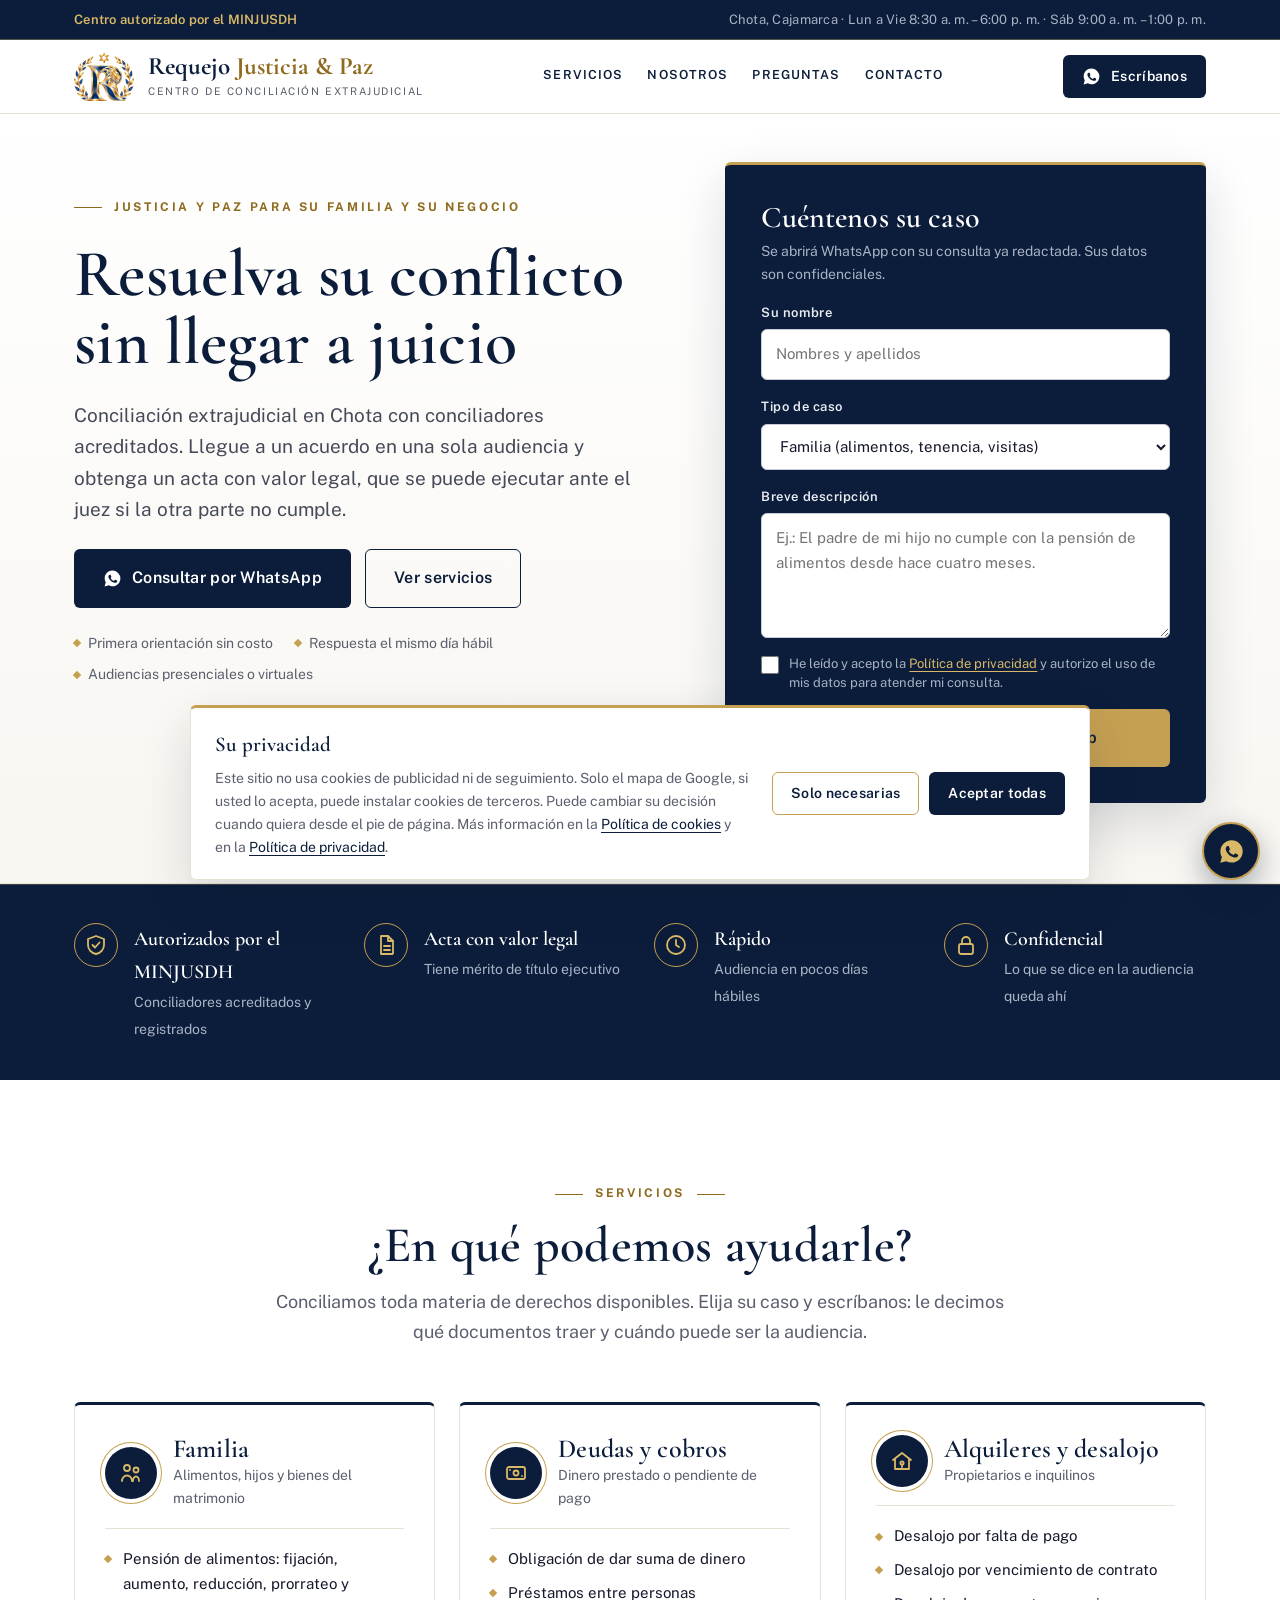
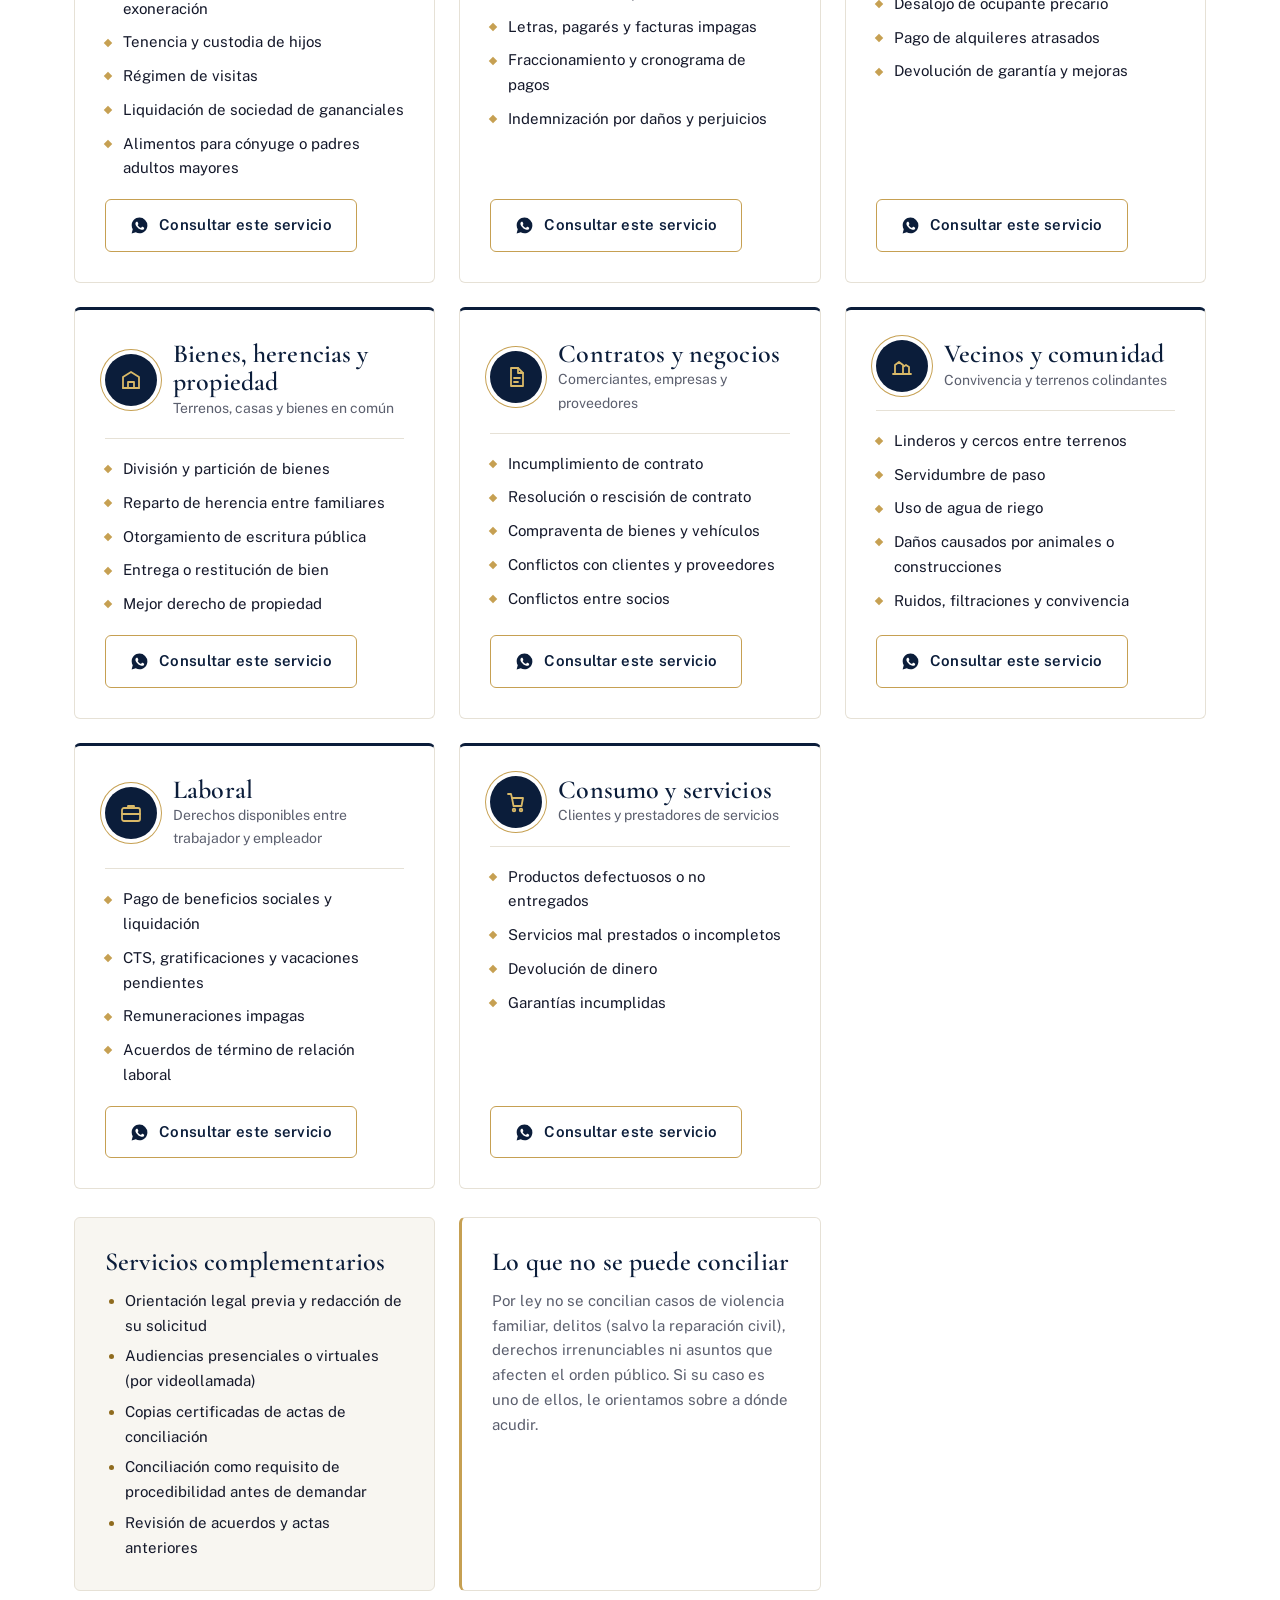
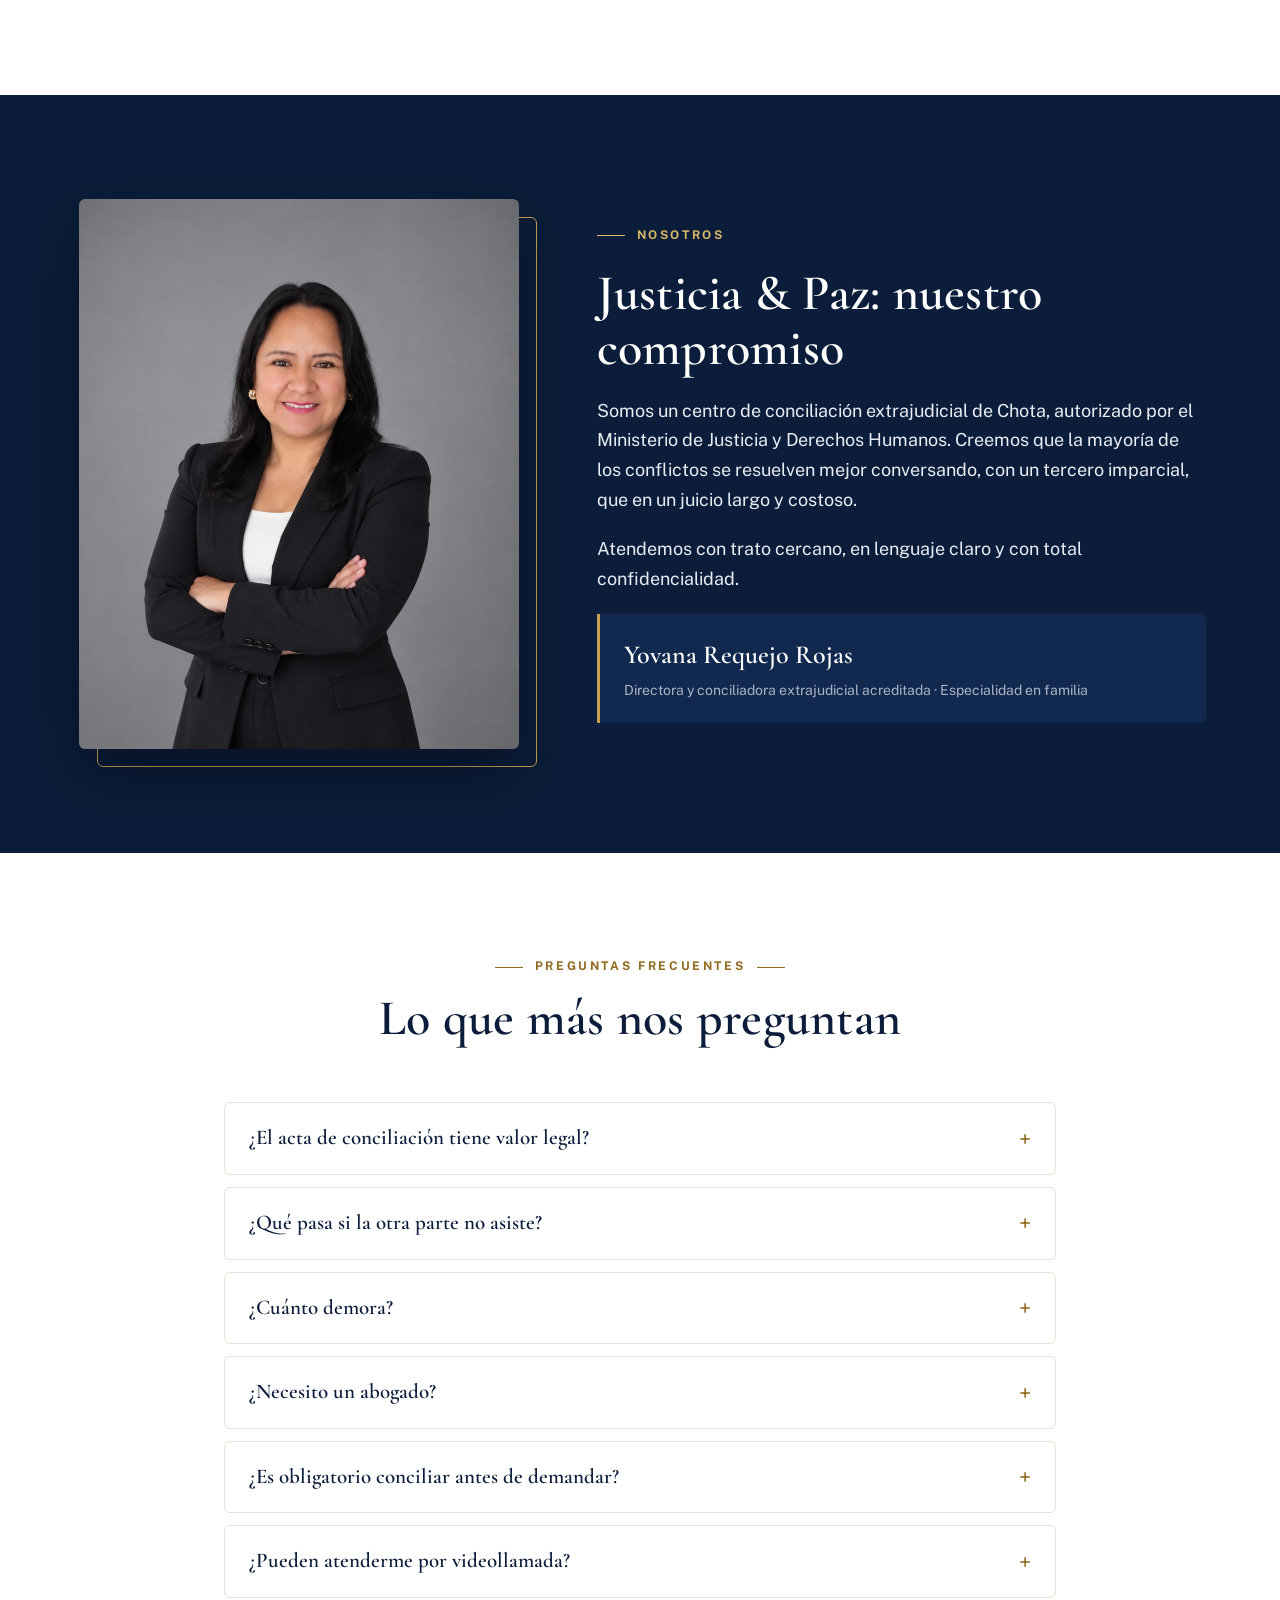
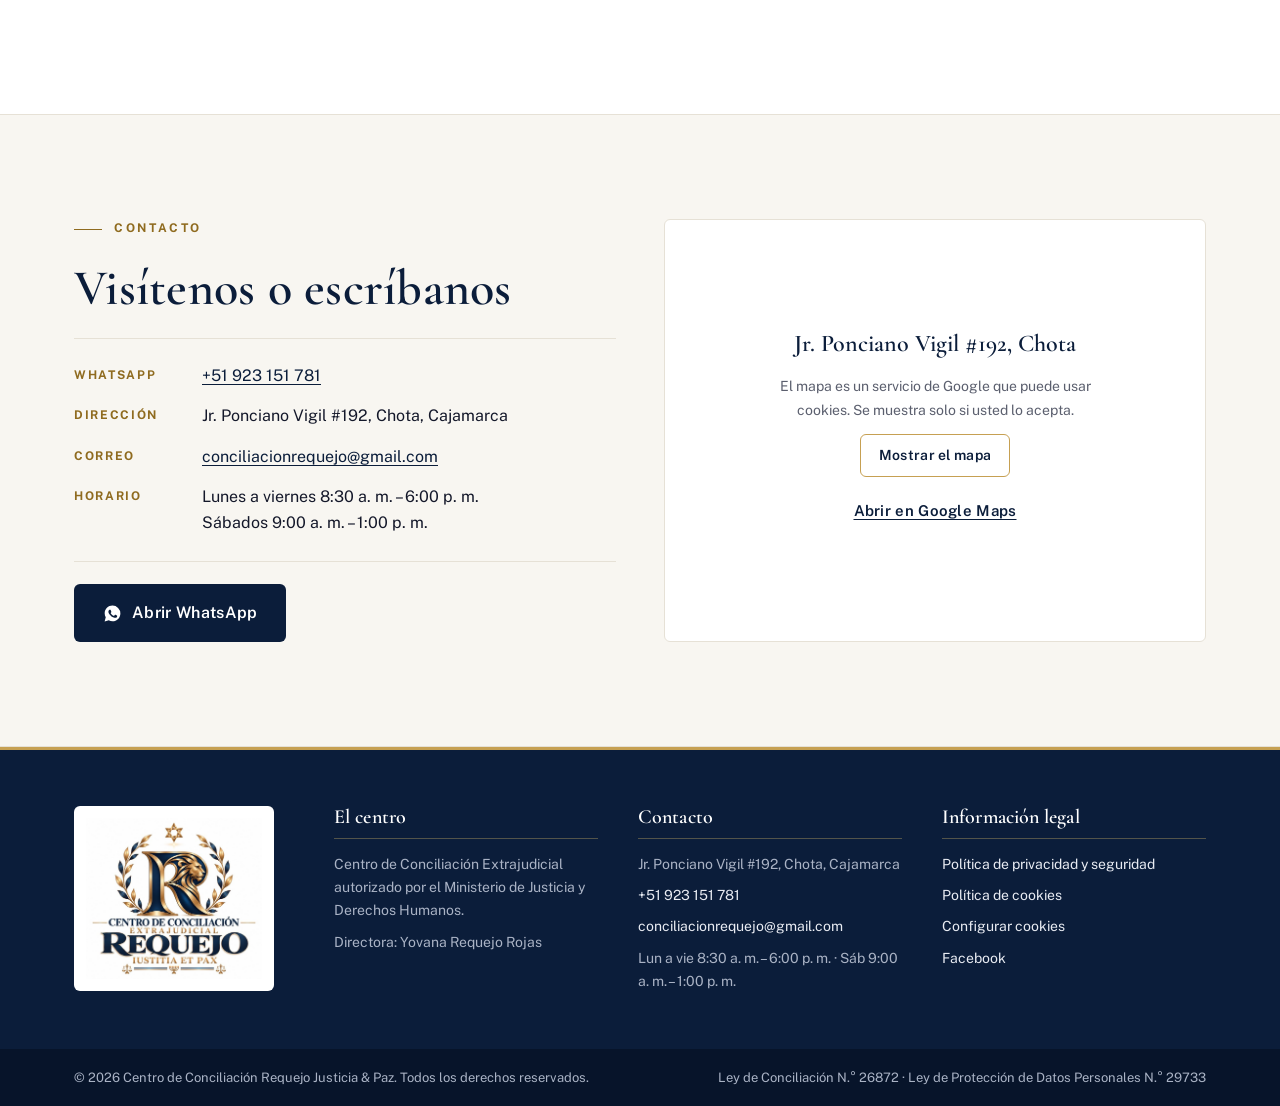
==== commit 2d4568ab: "Landing más directa: sin «Cómo funciona» ni «Requisitos» y con menos espacio bajo la cabecera Co-Aut" ====
--- a/index.html
+++ b/index.html
@@ -61,8 +61,6 @@
     </button>
     <nav class="nav" id="menu" aria-label="Principal">
       <a href="#servicios">Servicios</a>
-      <a href="#proceso">Cómo funciona</a>
-      <a href="#requisitos">Requisitos</a>
       <a href="#nosotros">Nosotros</a>
       <a href="#preguntas">Preguntas</a>
       <a href="#contacto">Contacto</a>
@@ -272,40 +270,6 @@
   </div>
 </section>
 
-<section id="proceso" class="section white">
-  <div class="container">
-    <div class="section-head">
-      <span class="eyebrow">Cómo funciona</span>
-      <h2>De su mensaje al acuerdo, en cuatro pasos</h2>
-    </div>
-    <ol class="steps">
-      <li><span class="step-n">01</span><strong>Escríbanos</strong><span>Cuéntenos su caso por WhatsApp. Le orientamos sin costo y le decimos qué documentos traer.</span></li>
-      <li><span class="step-n">02</span><strong>Presente su solicitud</strong><span>Redactamos la solicitud con usted y la registramos en el centro.</span></li>
-      <li><span class="step-n">03</span><strong>Invitamos a la otra parte</strong><span>Enviamos las invitaciones con la fecha y hora de la audiencia.</span></li>
-      <li><span class="step-n">04</span><strong>Audiencia y acta</strong><span>Con ayuda de la conciliadora llegan a un acuerdo, que queda en un acta con valor legal.</span></li>
-    </ol>
-  </div>
-</section>
-
-<section id="requisitos" class="section">
-  <div class="container grid">
-    <div class="req-copy">
-      <span class="eyebrow">Requisitos</span>
-      <h2>Qué traer para su solicitud</h2>
-      <p class="lead">Si le falta algo, no se preocupe: escríbanos y le decimos qué necesita para su caso.</p>
-      <a class="btn btn-primary" data-wa="Quisiera confirmar qué documentos necesito para presentar mi solicitud de conciliación."><svg aria-hidden="true"><use href="#i-wa"/></svg>Confirmar mis requisitos</a>
-    </div>
-    <ul class="checklist">
-      <li><svg aria-hidden="true"><use href="#i-check"/></svg><div><strong>DNI vigente</strong><span>Copia del DNI de quien solicita (y del representante, si lo hay)</span></div></li>
-      <li><svg aria-hidden="true"><use href="#i-check"/></svg><div><strong>Datos de la otra parte</strong><span>Nombre completo y dirección donde se le pueda invitar</span></div></li>
-      <li><svg aria-hidden="true"><use href="#i-check"/></svg><div><strong>Descripción del problema</strong><span>Qué pasó y qué propone o pide; la redactamos con usted</span></div></li>
-      <li><svg aria-hidden="true"><use href="#i-check"/></svg><div><strong>Documentos de sustento</strong><span>Contratos, recibos, boletas, títulos o lo que respalde su caso</span></div></li>
-      <li><svg aria-hidden="true"><use href="#i-check"/></svg><div><strong>Casos de familia</strong><span>Partida de nacimiento de los hijos o acta de matrimonio</span></div></li>
-      <li><svg aria-hidden="true"><use href="#i-check"/></svg><div><strong>Pago del servicio</strong><span>La tarifa depende de la materia; se la indicamos antes de iniciar el trámite</span></div></li>
-    </ul>
-  </div>
-</section>
-
 <section id="nosotros" class="section dark">
   <div class="container grid about">
     <figure class="photo"><img src="assets/img/conciliadora.jpg" alt="Yovana Requejo Rojas, directora y conciliadora del centro" width="880" height="1100" loading="lazy"></figure>
--- a/assets/css/styles.css
+++ b/assets/css/styles.css
@@ -81,7 +81,7 @@
 .nav a:hover { color: var(--gold); border-bottom-color: var(--gold-fill); }
 .nav-toggle { display: none; background: none; border: 1px solid var(--line); border-radius: var(--radius); width: 44px; height: 44px; cursor: pointer; color: var(--navy); }
 
-@media (max-width: 1180px) {
+@media (max-width: 960px) {
   .nav-toggle { display: inline-flex; align-items: center; justify-content: center; }
   .header .btn-primary { display: none; }
   .nav { display: none; position: absolute; left: 0; right: 0; top: 100%; background: var(--surface); flex-direction: column; padding: 8px 24px 16px; border-bottom: 1px solid var(--line); box-shadow: var(--shadow); }
@@ -91,8 +91,8 @@
 
 /* Portada */
 .hero { background: linear-gradient(180deg, #fff 0%, var(--alt) 100%); color: var(--ink); border-bottom: 1px solid var(--line); }
-.hero .container { padding-top: 96px; padding-bottom: 104px; display: grid; grid-template-columns: minmax(0, 1.1fr) minmax(0, .9fr); gap: 64px; align-items: center; }
-.hero-copy { display: flex; flex-direction: column; gap: 26px; }
+.hero .container { padding-top: 48px; padding-bottom: 80px; display: grid; grid-template-columns: minmax(0, 1.1fr) minmax(0, .9fr); gap: 64px; align-items: start; }
+.hero-copy { display: flex; flex-direction: column; gap: 24px; padding-top: 36px; }
 .hero h1 { font-size: clamp(42px, 5.6vw, 66px); line-height: 1.02; }
 .hero .lead { font-size: 19px; max-width: 580px; color: #464a58; }
 .hero-actions { display: flex; flex-wrap: wrap; gap: 14px; }
@@ -112,6 +112,7 @@
 
 @media (max-width: 900px) {
   .hero .container { grid-template-columns: 1fr; gap: 48px; }
+  .hero-copy { padding-top: 0; }
 }
 
 /* Garantías */
@@ -143,26 +144,6 @@
 .box-soft li::marker { color: var(--gold); }
 .box-dashed p { color: var(--muted); font-size: 15px; }
 
-/* Pasos */
-.steps { margin: 0; padding: 0; list-style: none; display: grid; grid-template-columns: repeat(auto-fit, minmax(230px, 1fr)); gap: 28px; counter-reset: paso; }
-.steps li { display: flex; flex-direction: column; gap: 10px; padding: 28px 26px; background: var(--surface); border: 1px solid var(--line); border-radius: var(--radius); }
-.step-n { font-family: var(--serif); font-size: 48px; font-weight: 600; color: var(--gold); line-height: 1; padding-bottom: 12px; border-bottom: 1px solid var(--line); }
-.steps strong { font-family: var(--serif); font-size: 23px; font-weight: 600; color: var(--navy); }
-.steps span:last-child { font-size: 15px; color: var(--muted); }
-
-/* Requisitos */
-#requisitos .grid { align-items: start; gap: 56px; }
-.req-copy { display: flex; flex-direction: column; gap: 18px; align-items: flex-start; position: sticky; top: 120px; }
-.checklist { margin: 0; padding: 0; list-style: none; display: flex; flex-direction: column; gap: 12px; }
-.checklist li { display: flex; gap: 16px; background: var(--surface); border: 1px solid var(--line); border-radius: var(--radius); padding: 18px 20px; }
-.checklist svg { flex: 0 0 auto; width: 24px; height: 24px; margin-top: 2px; padding: 3px; border-radius: 50%; background: var(--navy); color: var(--gold-light); }
-.checklist strong { display: block; color: var(--navy); }
-.checklist span { font-size: 14px; color: var(--muted); }
-
-@media (max-width: 760px) {
-  .req-copy { position: static; }
-}
-
 /* Nosotros */
 .about { align-items: center; gap: 72px; grid-template-columns: minmax(0, .85fr) minmax(0, 1.15fr); }
 .photo { position: relative; max-width: 440px; justify-self: center; width: 100%; }
@@ -247,7 +228,7 @@
 @media (max-width: 600px) {
   .section { padding: 72px 0; }
   .section-head { margin-bottom: 40px; }
-  .hero .container { padding-top: 56px; padding-bottom: 72px; }
+  .hero .container { padding-top: 32px; padding-bottom: 56px; }
   .card-form { padding: 26px 22px; }
   .contact-list { grid-template-columns: 1fr; gap: 2px; }
   .contact-list dd { margin-bottom: 12px; }
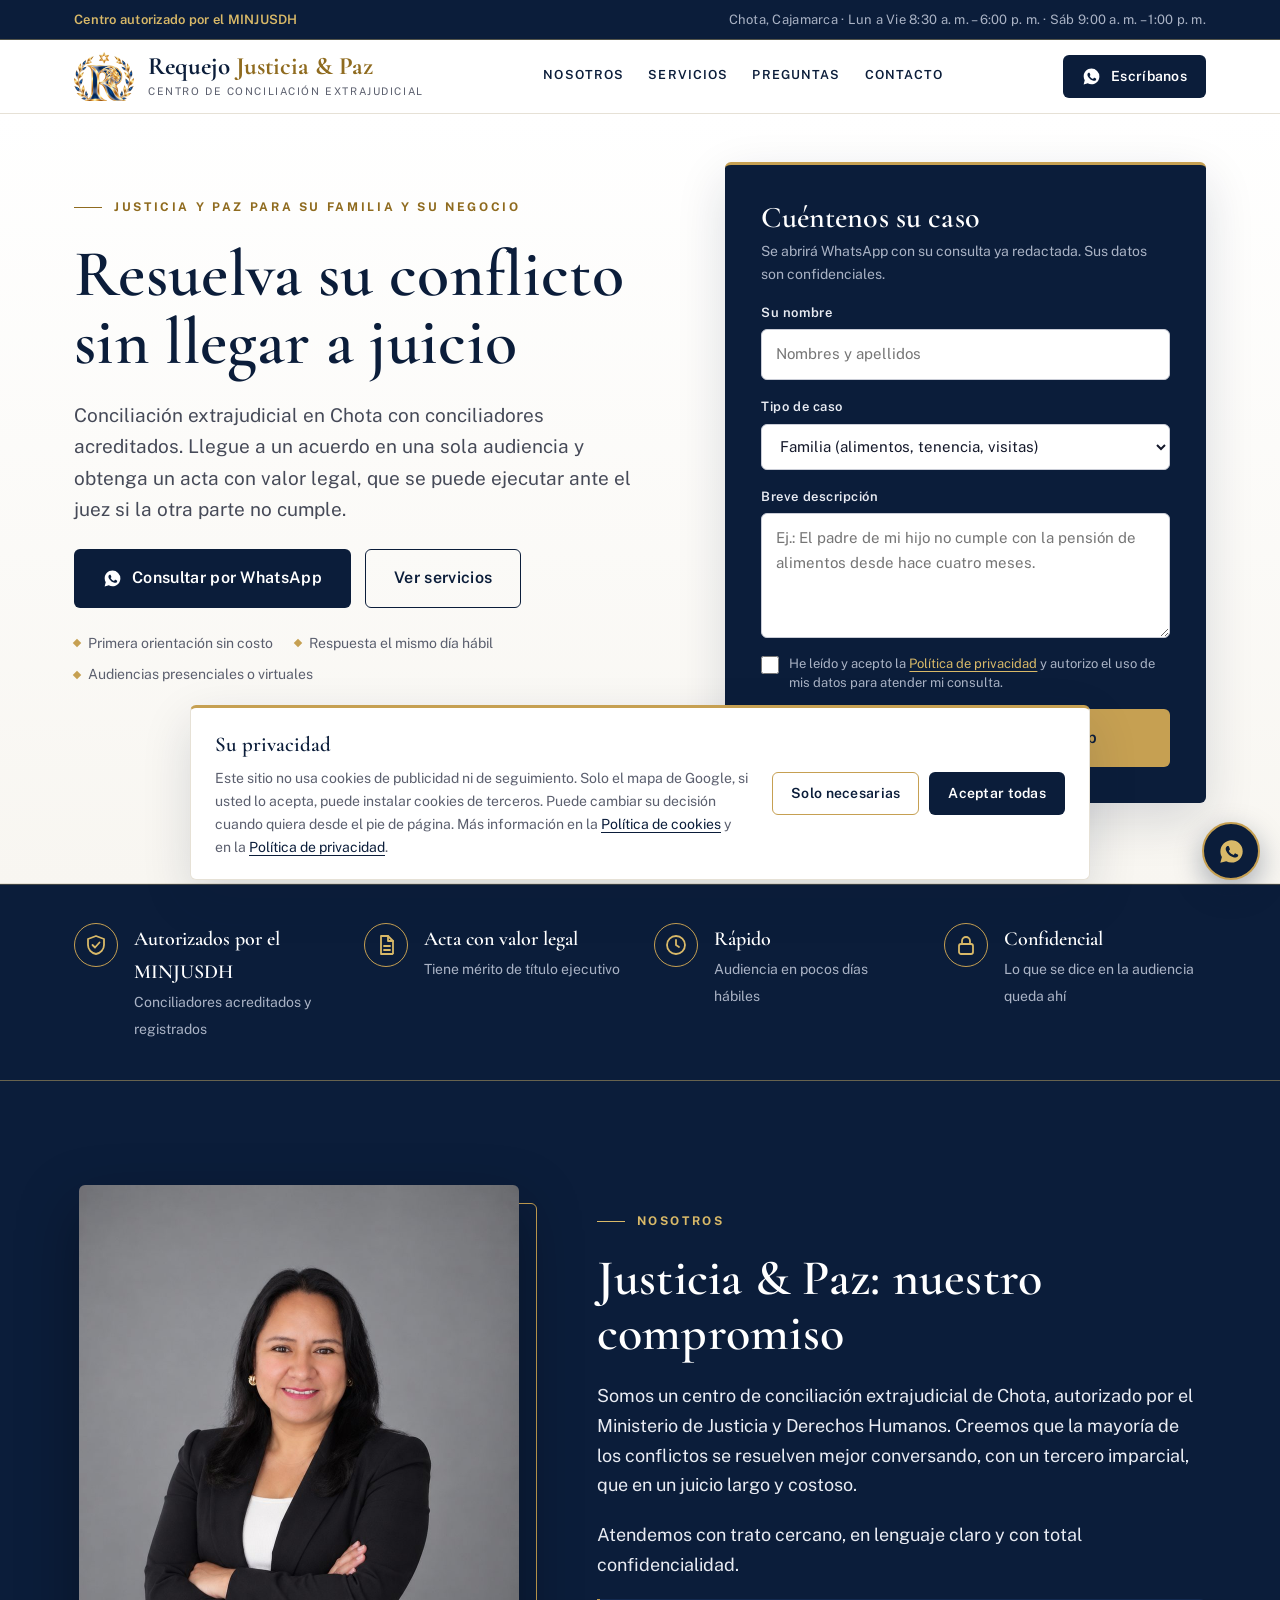
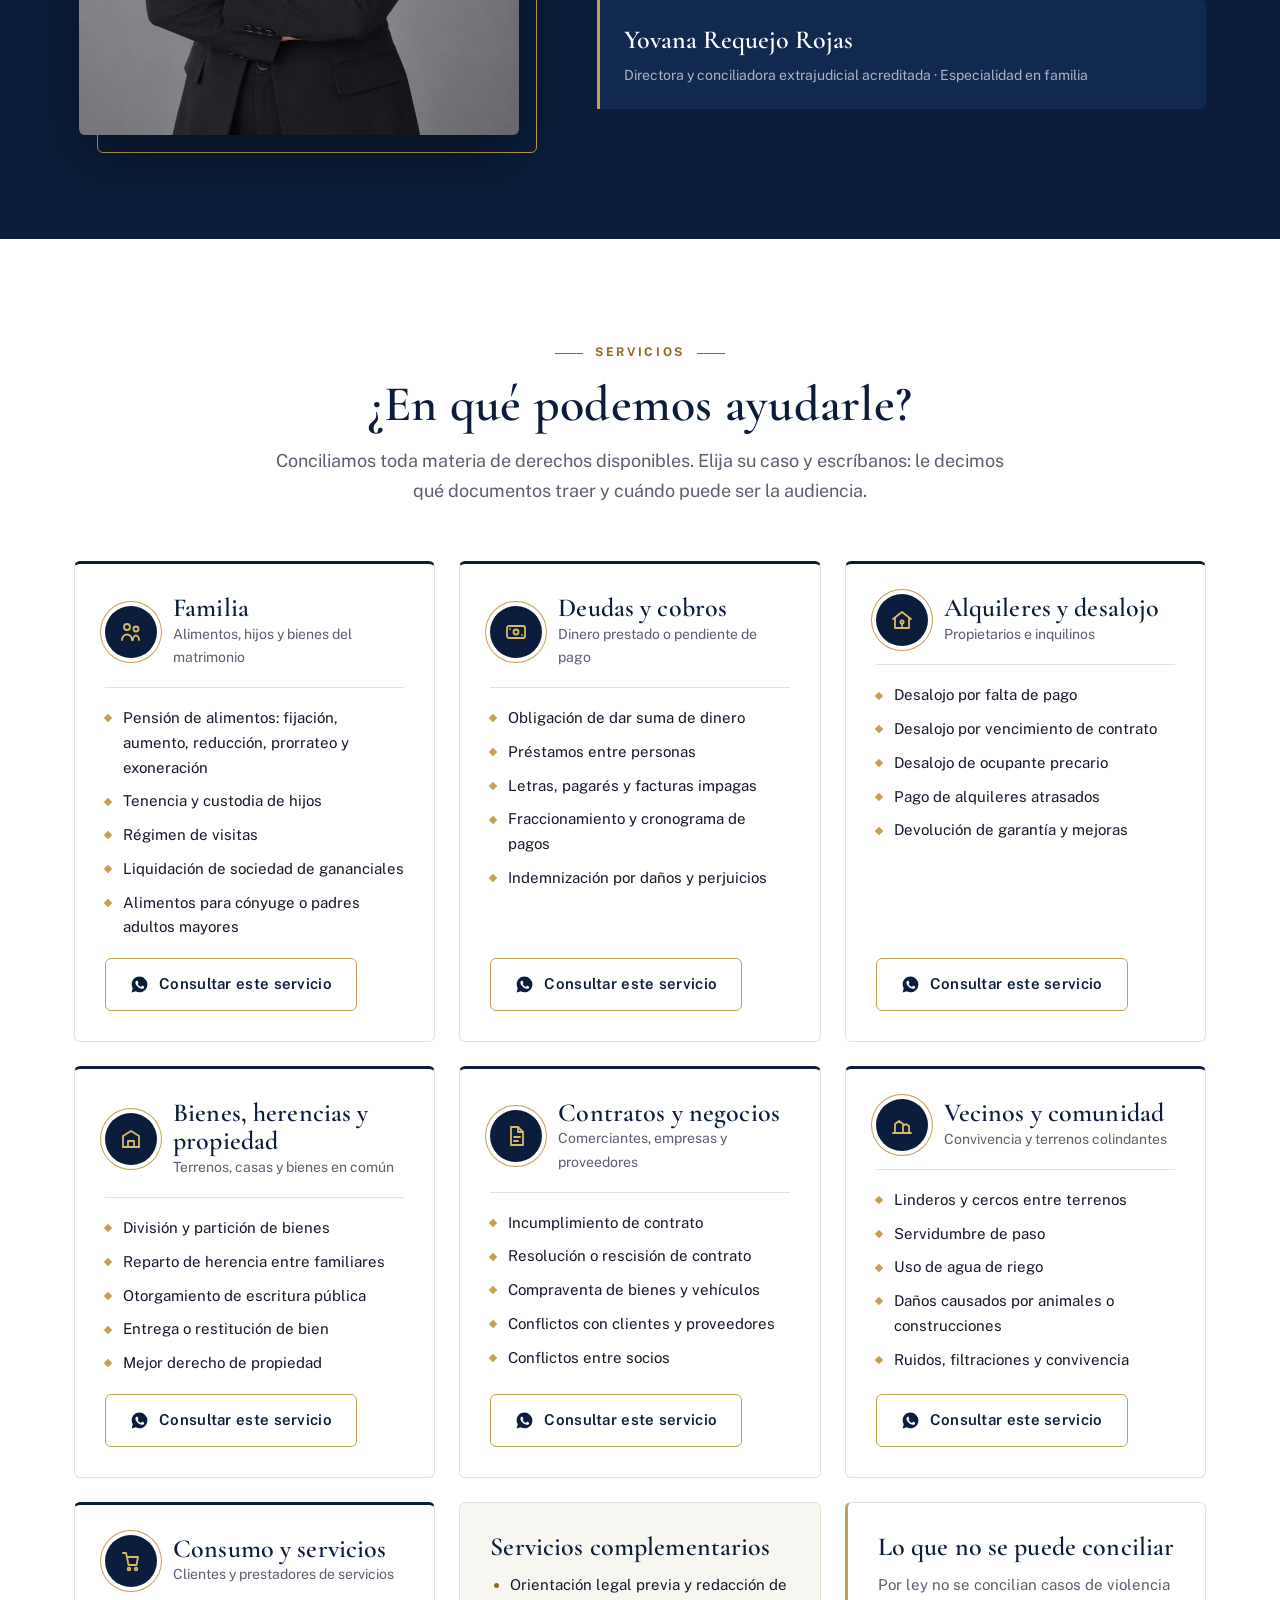
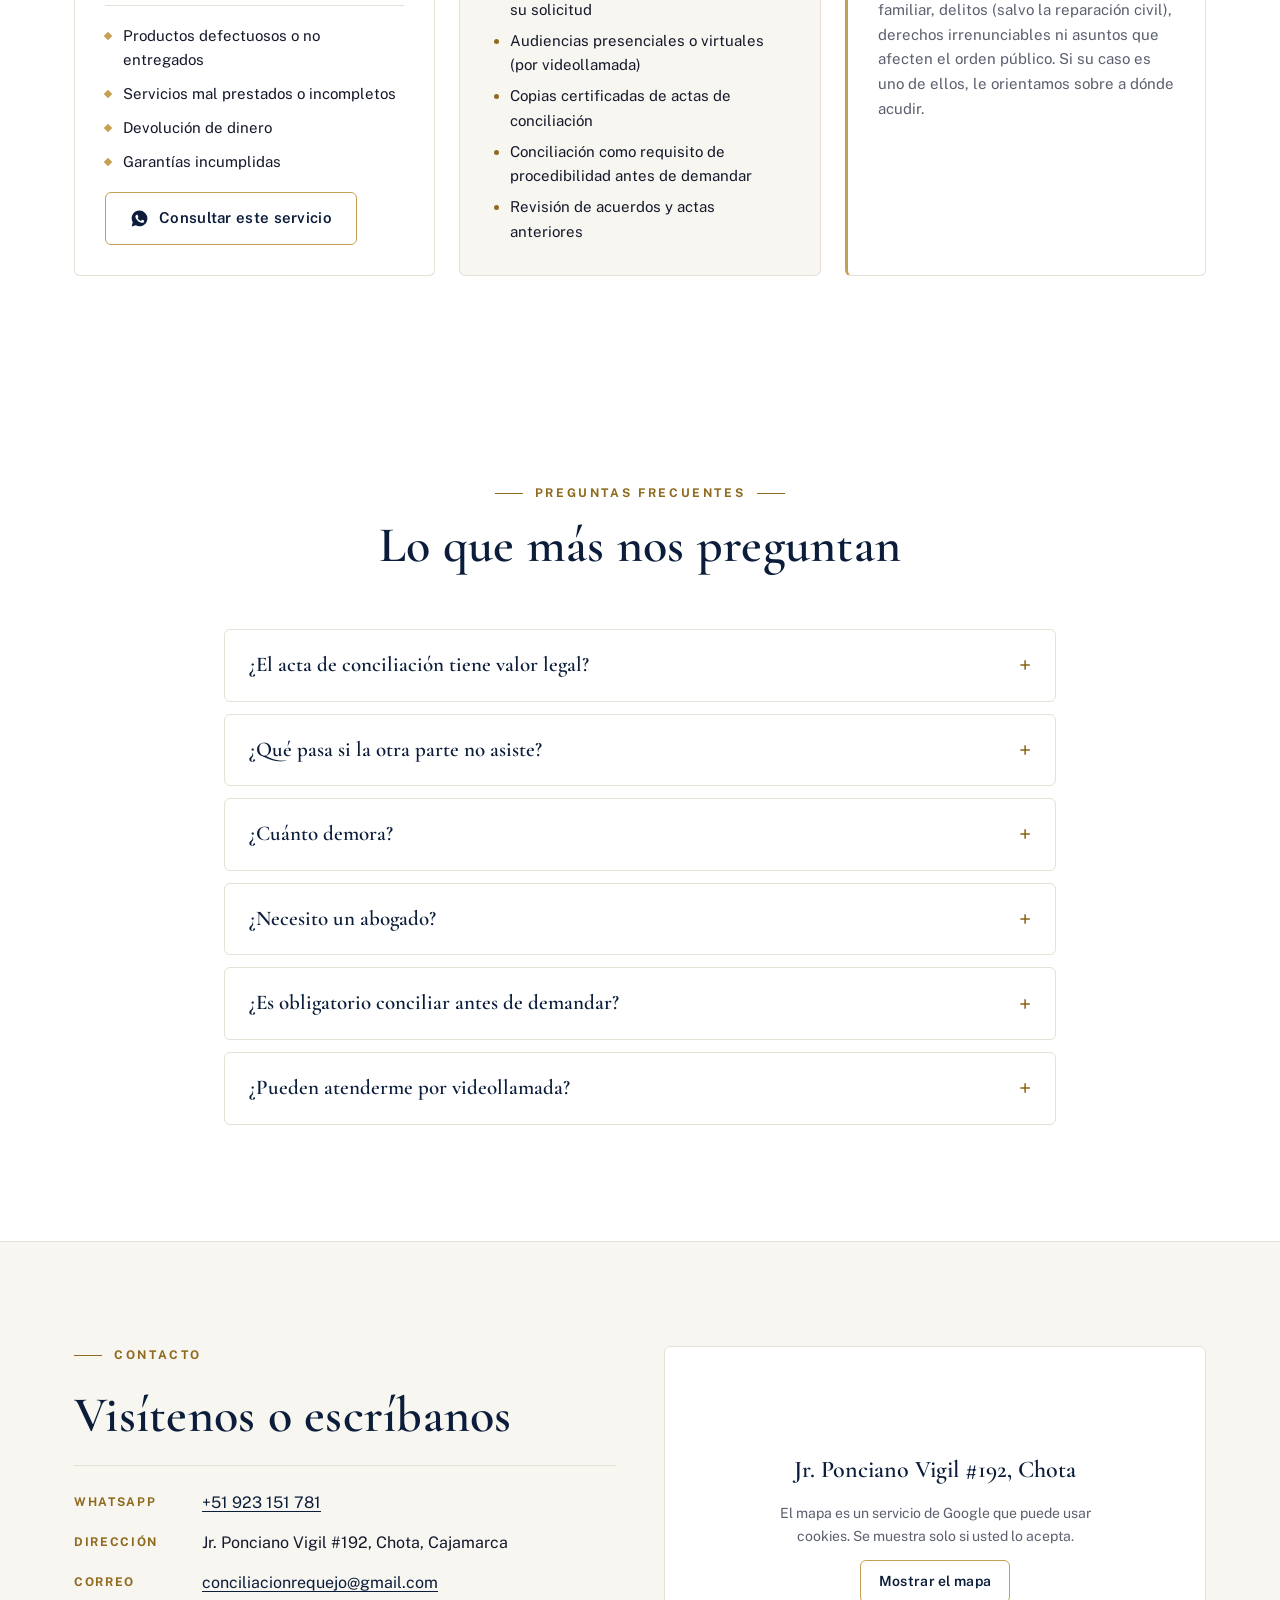
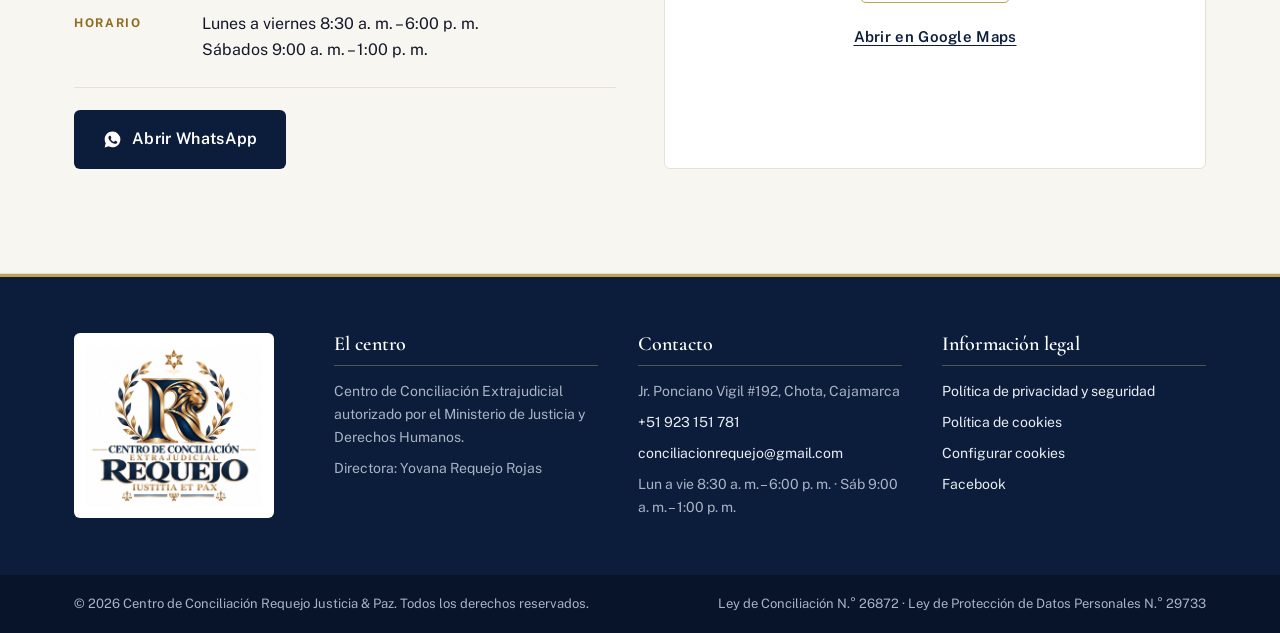
==== commit dd84f6f9: "Sin conciliación laboral; Nosotros antes de Servicios y servicios en una cuadrícula completa Co-Auth" ====
--- a/index.html
+++ b/index.html
@@ -60,8 +60,8 @@
       <svg width="22" height="22" viewBox="0 0 24 24" fill="none" stroke="currentColor" stroke-width="2" stroke-linecap="round" aria-hidden="true"><path d="M4 7h16M4 12h16M4 17h16"/></svg>
     </button>
     <nav class="nav" id="menu" aria-label="Principal">
+      <a href="#nosotros">Nosotros</a>
       <a href="#servicios">Servicios</a>
-      <a href="#nosotros">Nosotros</a>
       <a href="#preguntas">Preguntas</a>
       <a href="#contacto">Contacto</a>
     </nav>
@@ -99,7 +99,6 @@
           <option value="bienes">Bienes, herencias y propiedad</option>
           <option value="contratos">Contratos y negocios</option>
           <option value="vecinos">Vecinos y comunidad</option>
-          <option value="laboral">Laboral (derechos disponibles)</option>
           <option value="consumo">Consumo y servicios</option>
           <option value="otro">Otro / no estoy seguro</option>
         </select>
@@ -123,153 +122,6 @@
   </div>
 </section>
 
-<section id="servicios" class="section">
-  <div class="container">
-    <div class="section-head">
-      <span class="eyebrow">Servicios</span>
-      <h2>¿En qué podemos ayudarle?</h2>
-      <p class="lead">Conciliamos toda materia de derechos disponibles. Elija su caso y escríbanos: le decimos qué documentos traer y cuándo puede ser la audiencia.</p>
-    </div>
-
-    <div class="grid">
-      <article class="service">
-        <div class="service-head">
-          <span class="service-icon"><svg viewBox="0 0 24 24" fill="none" stroke="currentColor" stroke-width="1.8" stroke-linecap="round" stroke-linejoin="round" aria-hidden="true"><circle cx="8" cy="7" r="3"/><circle cx="17" cy="9" r="2.5"/><path d="M3 20c0-3 2.2-5.5 5-5.5s5 2.5 5 5.5M14 20c0-2.4 1.3-4.5 3-4.5s3 2.1 3 4.5"/></svg></span>
-          <div><h3>Familia</h3><span class="service-tag">Alimentos, hijos y bienes del matrimonio</span></div>
-        </div>
-        <ul>
-          <li>Pensión de alimentos: fijación, aumento, reducción, prorrateo y exoneración</li>
-          <li>Tenencia y custodia de hijos</li>
-          <li>Régimen de visitas</li>
-          <li>Liquidación de sociedad de gananciales</li>
-          <li>Alimentos para cónyuge o padres adultos mayores</li>
-        </ul>
-        <a class="btn btn-outline" data-wa="Quisiera información sobre la conciliación en materia de familia (pensión de alimentos, tenencia o régimen de visitas)."><svg aria-hidden="true"><use href="#i-wa"/></svg>Consultar este servicio</a>
-      </article>
-
-      <article class="service">
-        <div class="service-head">
-          <span class="service-icon"><svg viewBox="0 0 24 24" fill="none" stroke="currentColor" stroke-width="1.8" stroke-linecap="round" stroke-linejoin="round" aria-hidden="true"><rect x="3" y="6" width="18" height="12" rx="2"/><circle cx="12" cy="12" r="2.5"/><path d="M6 9v.01M18 15v.01"/></svg></span>
-          <div><h3>Deudas y cobros</h3><span class="service-tag">Dinero prestado o pendiente de pago</span></div>
-        </div>
-        <ul>
-          <li>Obligación de dar suma de dinero</li>
-          <li>Préstamos entre personas</li>
-          <li>Letras, pagarés y facturas impagas</li>
-          <li>Fraccionamiento y cronograma de pagos</li>
-          <li>Indemnización por daños y perjuicios</li>
-        </ul>
-        <a class="btn btn-outline" data-wa="Quisiera información sobre la conciliación por deudas y cobros pendientes."><svg aria-hidden="true"><use href="#i-wa"/></svg>Consultar este servicio</a>
-      </article>
-
-      <article class="service">
-        <div class="service-head">
-          <span class="service-icon"><svg viewBox="0 0 24 24" fill="none" stroke="currentColor" stroke-width="1.8" stroke-linecap="round" stroke-linejoin="round" aria-hidden="true"><path d="M3 11l9-7 9 7"/><path d="M5 10v10h14V10"/><circle cx="12" cy="14" r="1.6"/><path d="M12 15.6V18"/></svg></span>
-          <div><h3>Alquileres y desalojo</h3><span class="service-tag">Propietarios e inquilinos</span></div>
-        </div>
-        <ul>
-          <li>Desalojo por falta de pago</li>
-          <li>Desalojo por vencimiento de contrato</li>
-          <li>Desalojo de ocupante precario</li>
-          <li>Pago de alquileres atrasados</li>
-          <li>Devolución de garantía y mejoras</li>
-        </ul>
-        <a class="btn btn-outline" data-wa="Quisiera información sobre la conciliación por alquileres y desalojo."><svg aria-hidden="true"><use href="#i-wa"/></svg>Consultar este servicio</a>
-      </article>
-
-      <article class="service">
-        <div class="service-head">
-          <span class="service-icon"><svg viewBox="0 0 24 24" fill="none" stroke="currentColor" stroke-width="1.8" stroke-linecap="round" stroke-linejoin="round" aria-hidden="true"><path d="M4 20V9l8-5 8 5v11"/><path d="M4 20h16M9 20v-6h6v6"/></svg></span>
-          <div><h3>Bienes, herencias y propiedad</h3><span class="service-tag">Terrenos, casas y bienes en común</span></div>
-        </div>
-        <ul>
-          <li>División y partición de bienes</li>
-          <li>Reparto de herencia entre familiares</li>
-          <li>Otorgamiento de escritura pública</li>
-          <li>Entrega o restitución de bien</li>
-          <li>Mejor derecho de propiedad</li>
-        </ul>
-        <a class="btn btn-outline" data-wa="Quisiera información sobre la conciliación de bienes, herencias y propiedad."><svg aria-hidden="true"><use href="#i-wa"/></svg>Consultar este servicio</a>
-      </article>
-
-      <article class="service">
-        <div class="service-head">
-          <span class="service-icon"><svg viewBox="0 0 24 24" fill="none" stroke="currentColor" stroke-width="1.8" stroke-linecap="round" stroke-linejoin="round" aria-hidden="true"><path d="M7 3h7l5 5v13H7z"/><path d="M14 3v5h5M10 13h6M10 17h4"/></svg></span>
-          <div><h3>Contratos y negocios</h3><span class="service-tag">Comerciantes, empresas y proveedores</span></div>
-        </div>
-        <ul>
-          <li>Incumplimiento de contrato</li>
-          <li>Resolución o rescisión de contrato</li>
-          <li>Compraventa de bienes y vehículos</li>
-          <li>Conflictos con clientes y proveedores</li>
-          <li>Conflictos entre socios</li>
-        </ul>
-        <a class="btn btn-outline" data-wa="Quisiera información sobre la conciliación por contratos y negocios."><svg aria-hidden="true"><use href="#i-wa"/></svg>Consultar este servicio</a>
-      </article>
-
-      <article class="service">
-        <div class="service-head">
-          <span class="service-icon"><svg viewBox="0 0 24 24" fill="none" stroke="currentColor" stroke-width="1.8" stroke-linecap="round" stroke-linejoin="round" aria-hidden="true"><path d="M3 20h18M5 20V11l4-3 4 3v9M13 20v-7l3-2 3 2v7"/></svg></span>
-          <div><h3>Vecinos y comunidad</h3><span class="service-tag">Convivencia y terrenos colindantes</span></div>
-        </div>
-        <ul>
-          <li>Linderos y cercos entre terrenos</li>
-          <li>Servidumbre de paso</li>
-          <li>Uso de agua de riego</li>
-          <li>Daños causados por animales o construcciones</li>
-          <li>Ruidos, filtraciones y convivencia</li>
-        </ul>
-        <a class="btn btn-outline" data-wa="Quisiera información sobre la conciliación por problemas entre vecinos."><svg aria-hidden="true"><use href="#i-wa"/></svg>Consultar este servicio</a>
-      </article>
-
-      <article class="service">
-        <div class="service-head">
-          <span class="service-icon"><svg viewBox="0 0 24 24" fill="none" stroke="currentColor" stroke-width="1.8" stroke-linecap="round" stroke-linejoin="round" aria-hidden="true"><rect x="3" y="7" width="18" height="13" rx="2"/><path d="M9 7V5h6v2M3 13h18"/></svg></span>
-          <div><h3>Laboral</h3><span class="service-tag">Derechos disponibles entre trabajador y empleador</span></div>
-        </div>
-        <ul>
-          <li>Pago de beneficios sociales y liquidación</li>
-          <li>CTS, gratificaciones y vacaciones pendientes</li>
-          <li>Remuneraciones impagas</li>
-          <li>Acuerdos de término de relación laboral</li>
-        </ul>
-        <a class="btn btn-outline" data-wa="Quisiera información sobre la conciliación en materia laboral."><svg aria-hidden="true"><use href="#i-wa"/></svg>Consultar este servicio</a>
-      </article>
-
-      <article class="service">
-        <div class="service-head">
-          <span class="service-icon"><svg viewBox="0 0 24 24" fill="none" stroke="currentColor" stroke-width="1.8" stroke-linecap="round" stroke-linejoin="round" aria-hidden="true"><path d="M8 8h11l-1.5 8H9.5z"/><path d="M8 8L7 4H4"/><circle cx="10" cy="20" r="1.3"/><circle cx="17" cy="20" r="1.3"/></svg></span>
-          <div><h3>Consumo y servicios</h3><span class="service-tag">Clientes y prestadores de servicios</span></div>
-        </div>
-        <ul>
-          <li>Productos defectuosos o no entregados</li>
-          <li>Servicios mal prestados o incompletos</li>
-          <li>Devolución de dinero</li>
-          <li>Garantías incumplidas</li>
-        </ul>
-        <a class="btn btn-outline" data-wa="Quisiera información sobre la conciliación por productos o servicios."><svg aria-hidden="true"><use href="#i-wa"/></svg>Consultar este servicio</a>
-      </article>
-    </div>
-
-    <div class="grid extra">
-      <div class="box-soft">
-        <h3>Servicios complementarios</h3>
-        <ul>
-          <li>Orientación legal previa y redacción de su solicitud</li>
-          <li>Audiencias presenciales o virtuales (por videollamada)</li>
-          <li>Copias certificadas de actas de conciliación</li>
-          <li>Conciliación como requisito de procedibilidad antes de demandar</li>
-          <li>Revisión de acuerdos y actas anteriores</li>
-        </ul>
-      </div>
-      <div class="box-dashed">
-        <h3>Lo que no se puede conciliar</h3>
-        <p>Por ley no se concilian casos de violencia familiar, delitos (salvo la reparación civil), derechos irrenunciables ni asuntos que afecten el orden público. Si su caso es uno de ellos, le orientamos sobre a dónde acudir.</p>
-      </div>
-    </div>
-  </div>
-</section>
-
 <section id="nosotros" class="section dark">
   <div class="container grid about">
     <figure class="photo"><img src="assets/img/conciliadora.jpg" alt="Yovana Requejo Rojas, directora y conciliadora del centro" width="880" height="1100" loading="lazy"></figure>
@@ -283,6 +135,138 @@
         <span>Directora y conciliadora extrajudicial acreditada · Especialidad en familia</span>
       </div>
     </div>
+  </div>
+</section>
+
+<section id="servicios" class="section">
+  <div class="container">
+    <div class="section-head">
+      <span class="eyebrow">Servicios</span>
+      <h2>¿En qué podemos ayudarle?</h2>
+      <p class="lead">Conciliamos toda materia de derechos disponibles. Elija su caso y escríbanos: le decimos qué documentos traer y cuándo puede ser la audiencia.</p>
+    </div>
+
+    <div class="grid">
+      <article class="service">
+        <div class="service-head">
+          <span class="service-icon"><svg viewBox="0 0 24 24" fill="none" stroke="currentColor" stroke-width="1.8" stroke-linecap="round" stroke-linejoin="round" aria-hidden="true"><circle cx="8" cy="7" r="3"/><circle cx="17" cy="9" r="2.5"/><path d="M3 20c0-3 2.2-5.5 5-5.5s5 2.5 5 5.5M14 20c0-2.4 1.3-4.5 3-4.5s3 2.1 3 4.5"/></svg></span>
+          <div><h3>Familia</h3><span class="service-tag">Alimentos, hijos y bienes del matrimonio</span></div>
+        </div>
+        <ul>
+          <li>Pensión de alimentos: fijación, aumento, reducción, prorrateo y exoneración</li>
+          <li>Tenencia y custodia de hijos</li>
+          <li>Régimen de visitas</li>
+          <li>Liquidación de sociedad de gananciales</li>
+          <li>Alimentos para cónyuge o padres adultos mayores</li>
+        </ul>
+        <a class="btn btn-outline" data-wa="Quisiera información sobre la conciliación en materia de familia (pensión de alimentos, tenencia o régimen de visitas)."><svg aria-hidden="true"><use href="#i-wa"/></svg>Consultar este servicio</a>
+      </article>
+
+      <article class="service">
+        <div class="service-head">
+          <span class="service-icon"><svg viewBox="0 0 24 24" fill="none" stroke="currentColor" stroke-width="1.8" stroke-linecap="round" stroke-linejoin="round" aria-hidden="true"><rect x="3" y="6" width="18" height="12" rx="2"/><circle cx="12" cy="12" r="2.5"/><path d="M6 9v.01M18 15v.01"/></svg></span>
+          <div><h3>Deudas y cobros</h3><span class="service-tag">Dinero prestado o pendiente de pago</span></div>
+        </div>
+        <ul>
+          <li>Obligación de dar suma de dinero</li>
+          <li>Préstamos entre personas</li>
+          <li>Letras, pagarés y facturas impagas</li>
+          <li>Fraccionamiento y cronograma de pagos</li>
+          <li>Indemnización por daños y perjuicios</li>
+        </ul>
+        <a class="btn btn-outline" data-wa="Quisiera información sobre la conciliación por deudas y cobros pendientes."><svg aria-hidden="true"><use href="#i-wa"/></svg>Consultar este servicio</a>
+      </article>
+
+      <article class="service">
+        <div class="service-head">
+          <span class="service-icon"><svg viewBox="0 0 24 24" fill="none" stroke="currentColor" stroke-width="1.8" stroke-linecap="round" stroke-linejoin="round" aria-hidden="true"><path d="M3 11l9-7 9 7"/><path d="M5 10v10h14V10"/><circle cx="12" cy="14" r="1.6"/><path d="M12 15.6V18"/></svg></span>
+          <div><h3>Alquileres y desalojo</h3><span class="service-tag">Propietarios e inquilinos</span></div>
+        </div>
+        <ul>
+          <li>Desalojo por falta de pago</li>
+          <li>Desalojo por vencimiento de contrato</li>
+          <li>Desalojo de ocupante precario</li>
+          <li>Pago de alquileres atrasados</li>
+          <li>Devolución de garantía y mejoras</li>
+        </ul>
+        <a class="btn btn-outline" data-wa="Quisiera información sobre la conciliación por alquileres y desalojo."><svg aria-hidden="true"><use href="#i-wa"/></svg>Consultar este servicio</a>
+      </article>
+
+      <article class="service">
+        <div class="service-head">
+          <span class="service-icon"><svg viewBox="0 0 24 24" fill="none" stroke="currentColor" stroke-width="1.8" stroke-linecap="round" stroke-linejoin="round" aria-hidden="true"><path d="M4 20V9l8-5 8 5v11"/><path d="M4 20h16M9 20v-6h6v6"/></svg></span>
+          <div><h3>Bienes, herencias y propiedad</h3><span class="service-tag">Terrenos, casas y bienes en común</span></div>
+        </div>
+        <ul>
+          <li>División y partición de bienes</li>
+          <li>Reparto de herencia entre familiares</li>
+          <li>Otorgamiento de escritura pública</li>
+          <li>Entrega o restitución de bien</li>
+          <li>Mejor derecho de propiedad</li>
+        </ul>
+        <a class="btn btn-outline" data-wa="Quisiera información sobre la conciliación de bienes, herencias y propiedad."><svg aria-hidden="true"><use href="#i-wa"/></svg>Consultar este servicio</a>
+      </article>
+
+      <article class="service">
+        <div class="service-head">
+          <span class="service-icon"><svg viewBox="0 0 24 24" fill="none" stroke="currentColor" stroke-width="1.8" stroke-linecap="round" stroke-linejoin="round" aria-hidden="true"><path d="M7 3h7l5 5v13H7z"/><path d="M14 3v5h5M10 13h6M10 17h4"/></svg></span>
+          <div><h3>Contratos y negocios</h3><span class="service-tag">Comerciantes, empresas y proveedores</span></div>
+        </div>
+        <ul>
+          <li>Incumplimiento de contrato</li>
+          <li>Resolución o rescisión de contrato</li>
+          <li>Compraventa de bienes y vehículos</li>
+          <li>Conflictos con clientes y proveedores</li>
+          <li>Conflictos entre socios</li>
+        </ul>
+        <a class="btn btn-outline" data-wa="Quisiera información sobre la conciliación por contratos y negocios."><svg aria-hidden="true"><use href="#i-wa"/></svg>Consultar este servicio</a>
+      </article>
+
+      <article class="service">
+        <div class="service-head">
+          <span class="service-icon"><svg viewBox="0 0 24 24" fill="none" stroke="currentColor" stroke-width="1.8" stroke-linecap="round" stroke-linejoin="round" aria-hidden="true"><path d="M3 20h18M5 20V11l4-3 4 3v9M13 20v-7l3-2 3 2v7"/></svg></span>
+          <div><h3>Vecinos y comunidad</h3><span class="service-tag">Convivencia y terrenos colindantes</span></div>
+        </div>
+        <ul>
+          <li>Linderos y cercos entre terrenos</li>
+          <li>Servidumbre de paso</li>
+          <li>Uso de agua de riego</li>
+          <li>Daños causados por animales o construcciones</li>
+          <li>Ruidos, filtraciones y convivencia</li>
+        </ul>
+        <a class="btn btn-outline" data-wa="Quisiera información sobre la conciliación por problemas entre vecinos."><svg aria-hidden="true"><use href="#i-wa"/></svg>Consultar este servicio</a>
+      </article>
+
+      <article class="service">
+        <div class="service-head">
+          <span class="service-icon"><svg viewBox="0 0 24 24" fill="none" stroke="currentColor" stroke-width="1.8" stroke-linecap="round" stroke-linejoin="round" aria-hidden="true"><path d="M8 8h11l-1.5 8H9.5z"/><path d="M8 8L7 4H4"/><circle cx="10" cy="20" r="1.3"/><circle cx="17" cy="20" r="1.3"/></svg></span>
+          <div><h3>Consumo y servicios</h3><span class="service-tag">Clientes y prestadores de servicios</span></div>
+        </div>
+        <ul>
+          <li>Productos defectuosos o no entregados</li>
+          <li>Servicios mal prestados o incompletos</li>
+          <li>Devolución de dinero</li>
+          <li>Garantías incumplidas</li>
+        </ul>
+        <a class="btn btn-outline" data-wa="Quisiera información sobre la conciliación por productos o servicios."><svg aria-hidden="true"><use href="#i-wa"/></svg>Consultar este servicio</a>
+      </article>
+
+      <div class="box-soft">
+        <h3>Servicios complementarios</h3>
+        <ul>
+          <li>Orientación legal previa y redacción de su solicitud</li>
+          <li>Audiencias presenciales o virtuales (por videollamada)</li>
+          <li>Copias certificadas de actas de conciliación</li>
+          <li>Conciliación como requisito de procedibilidad antes de demandar</li>
+          <li>Revisión de acuerdos y actas anteriores</li>
+        </ul>
+      </div>
+      <div class="box-dashed">
+        <h3>Lo que no se puede conciliar</h3>
+        <p>Por ley no se concilian casos de violencia familiar, delitos (salvo la reparación civil), derechos irrenunciables ni asuntos que afecten el orden público. Si su caso es uno de ellos, le orientamos sobre a dónde acudir.</p>
+      </div>
+    </div>
+
   </div>
 </section>
 
--- a/assets/css/styles.css
+++ b/assets/css/styles.css
@@ -116,7 +116,7 @@
 }
 
 /* Garantías */
-.trust { background: var(--navy); color: #fff; border-top: 1px solid rgba(217, 185, 104, .25); }
+.trust { background: var(--navy); color: #fff; border-top: 1px solid rgba(217, 185, 104, .25); border-bottom: 1px solid rgba(217, 185, 104, .45); }
 .trust .container { display: grid; grid-template-columns: repeat(auto-fit, minmax(230px, 1fr)); gap: 28px; padding-top: 38px; padding-bottom: 38px; }
 .trust-item { display: flex; gap: 16px; align-items: flex-start; }
 .trust-item svg { flex: 0 0 auto; width: 44px; height: 44px; padding: 9px; border-radius: 50%; border: 1px solid var(--gold-fill); color: var(--gold-light); }
